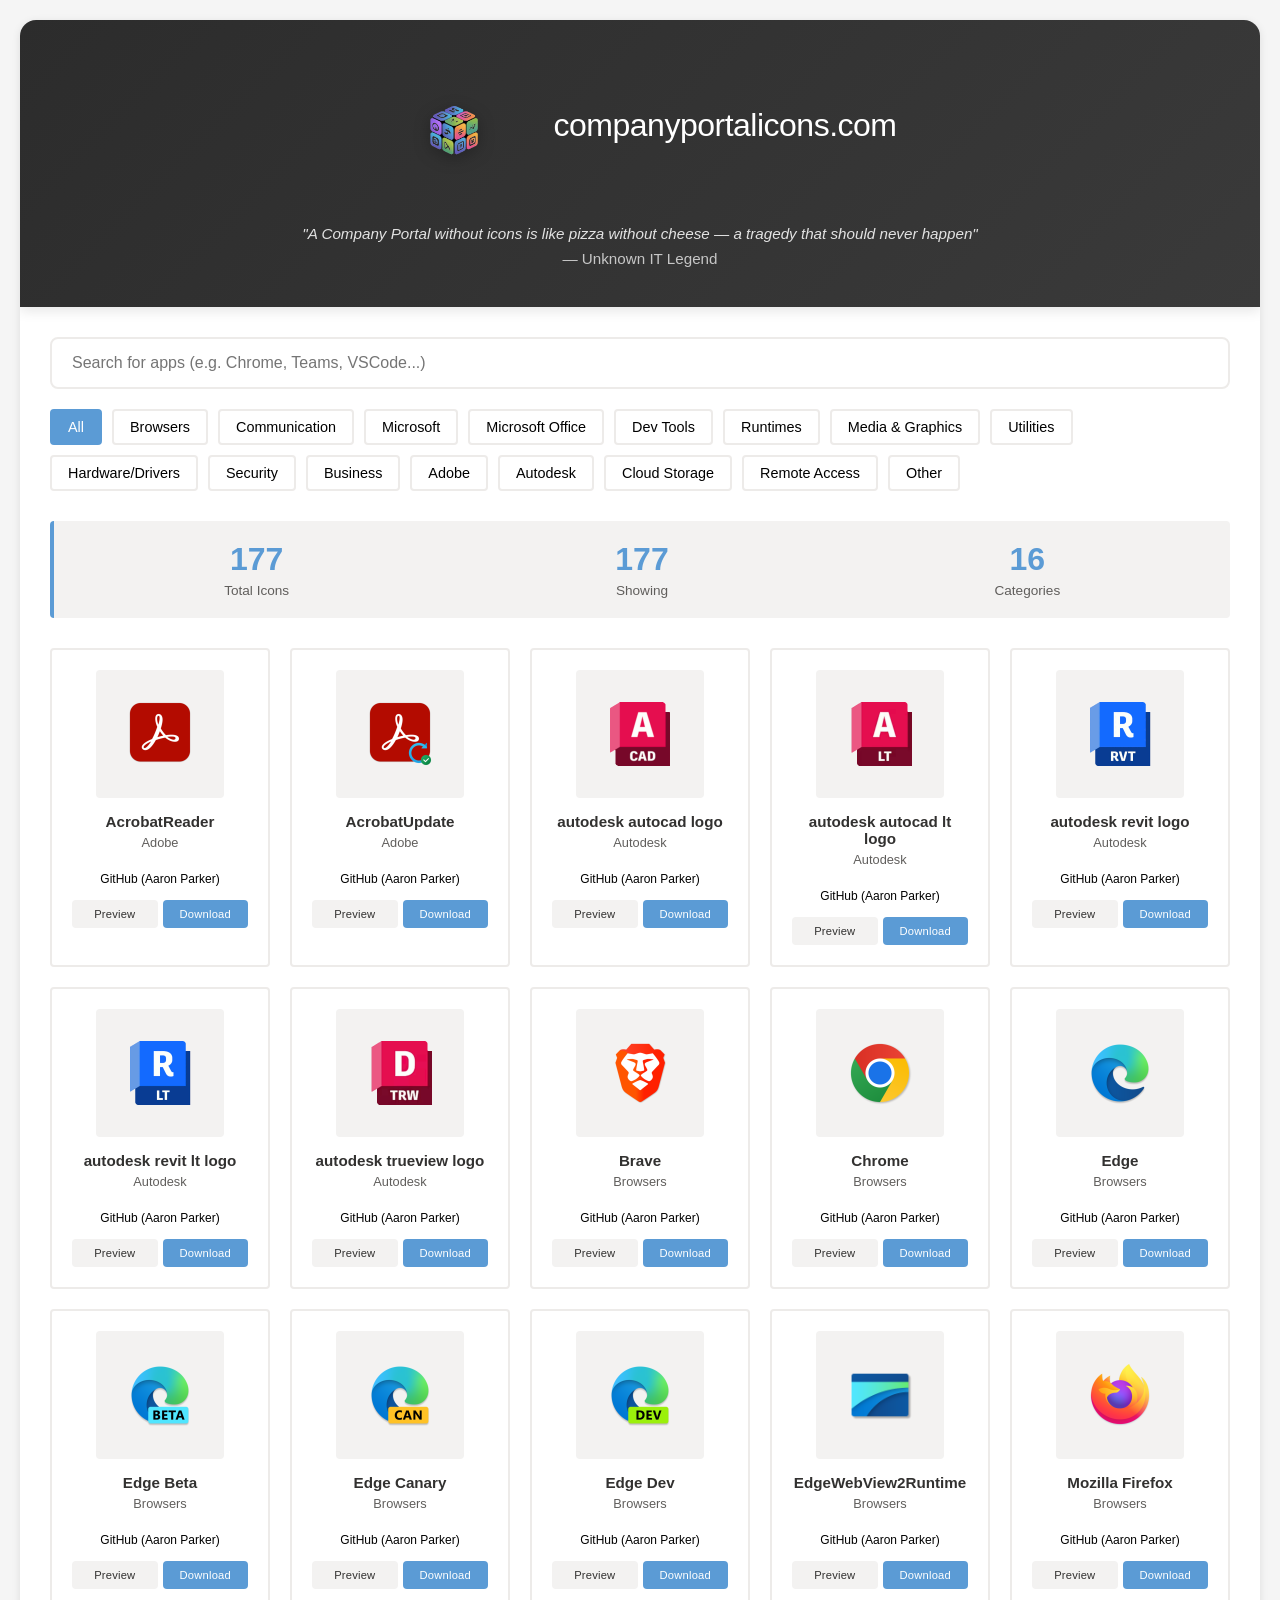
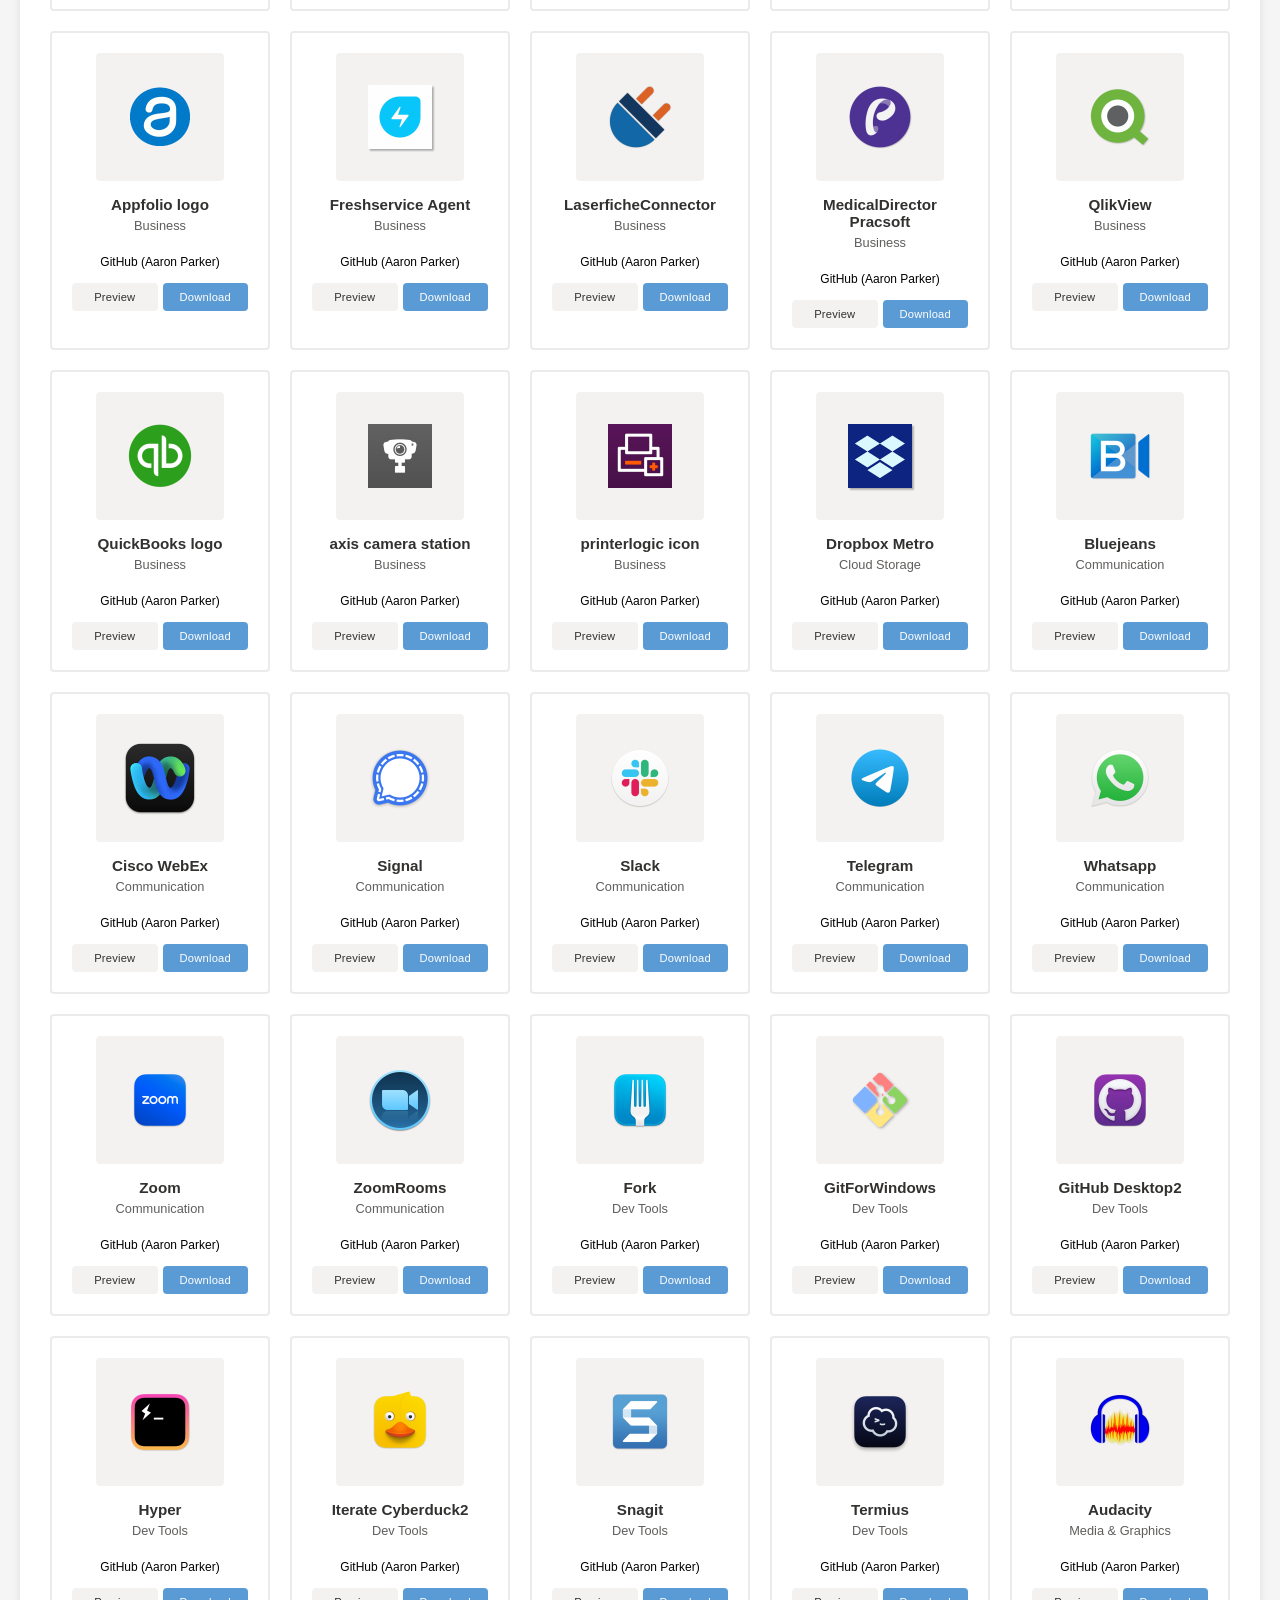
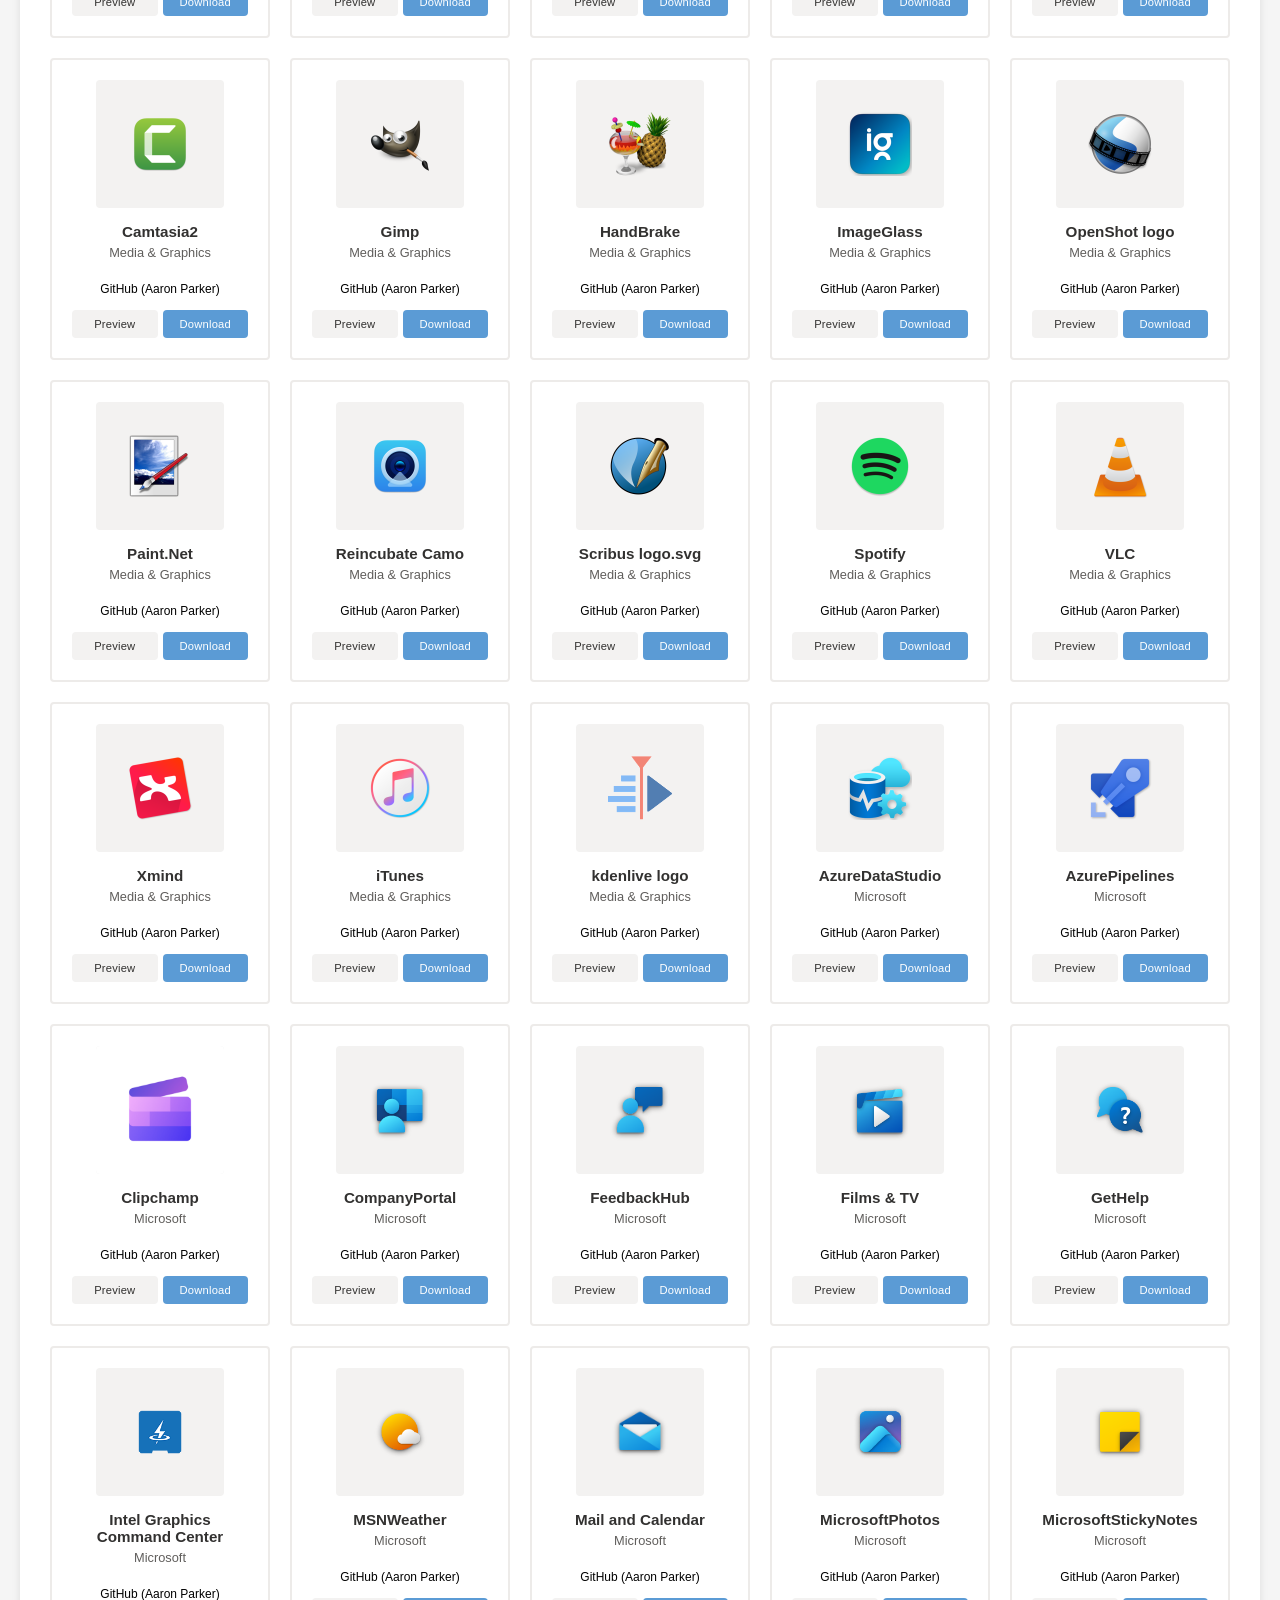
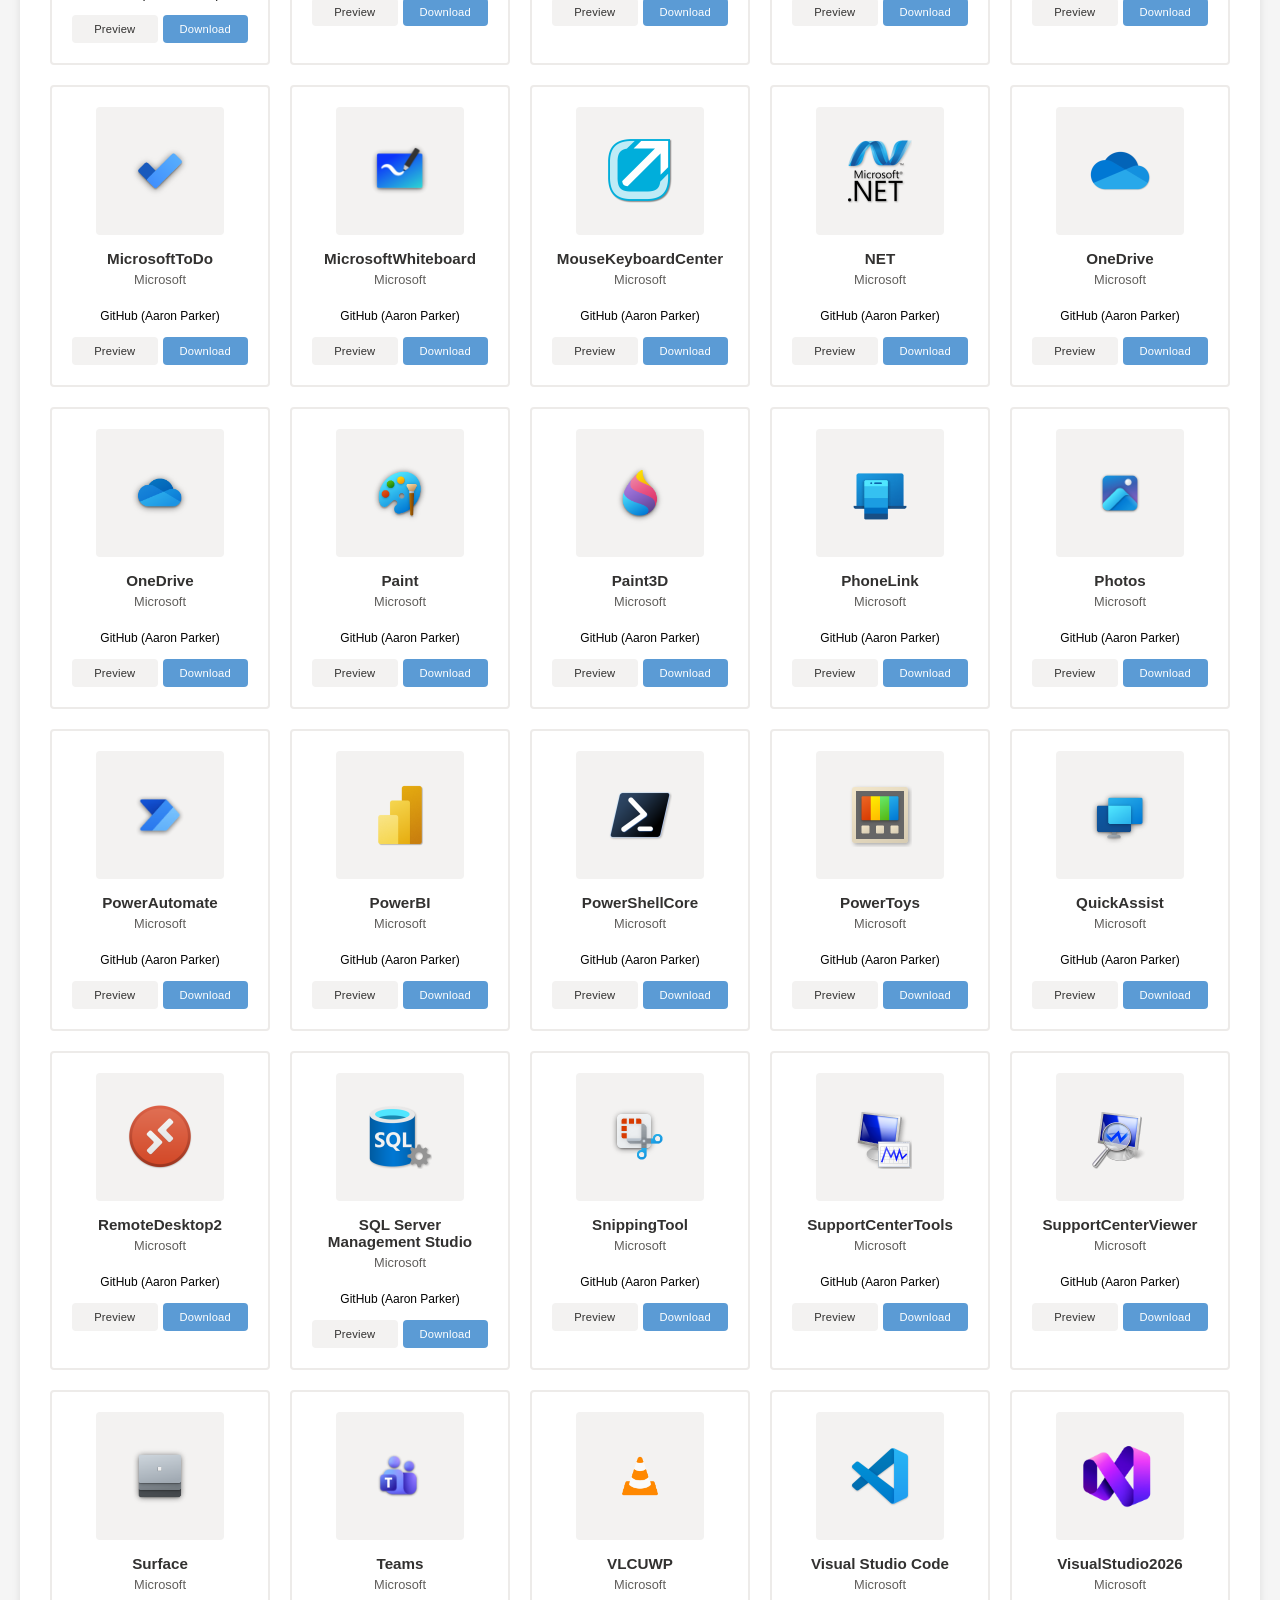
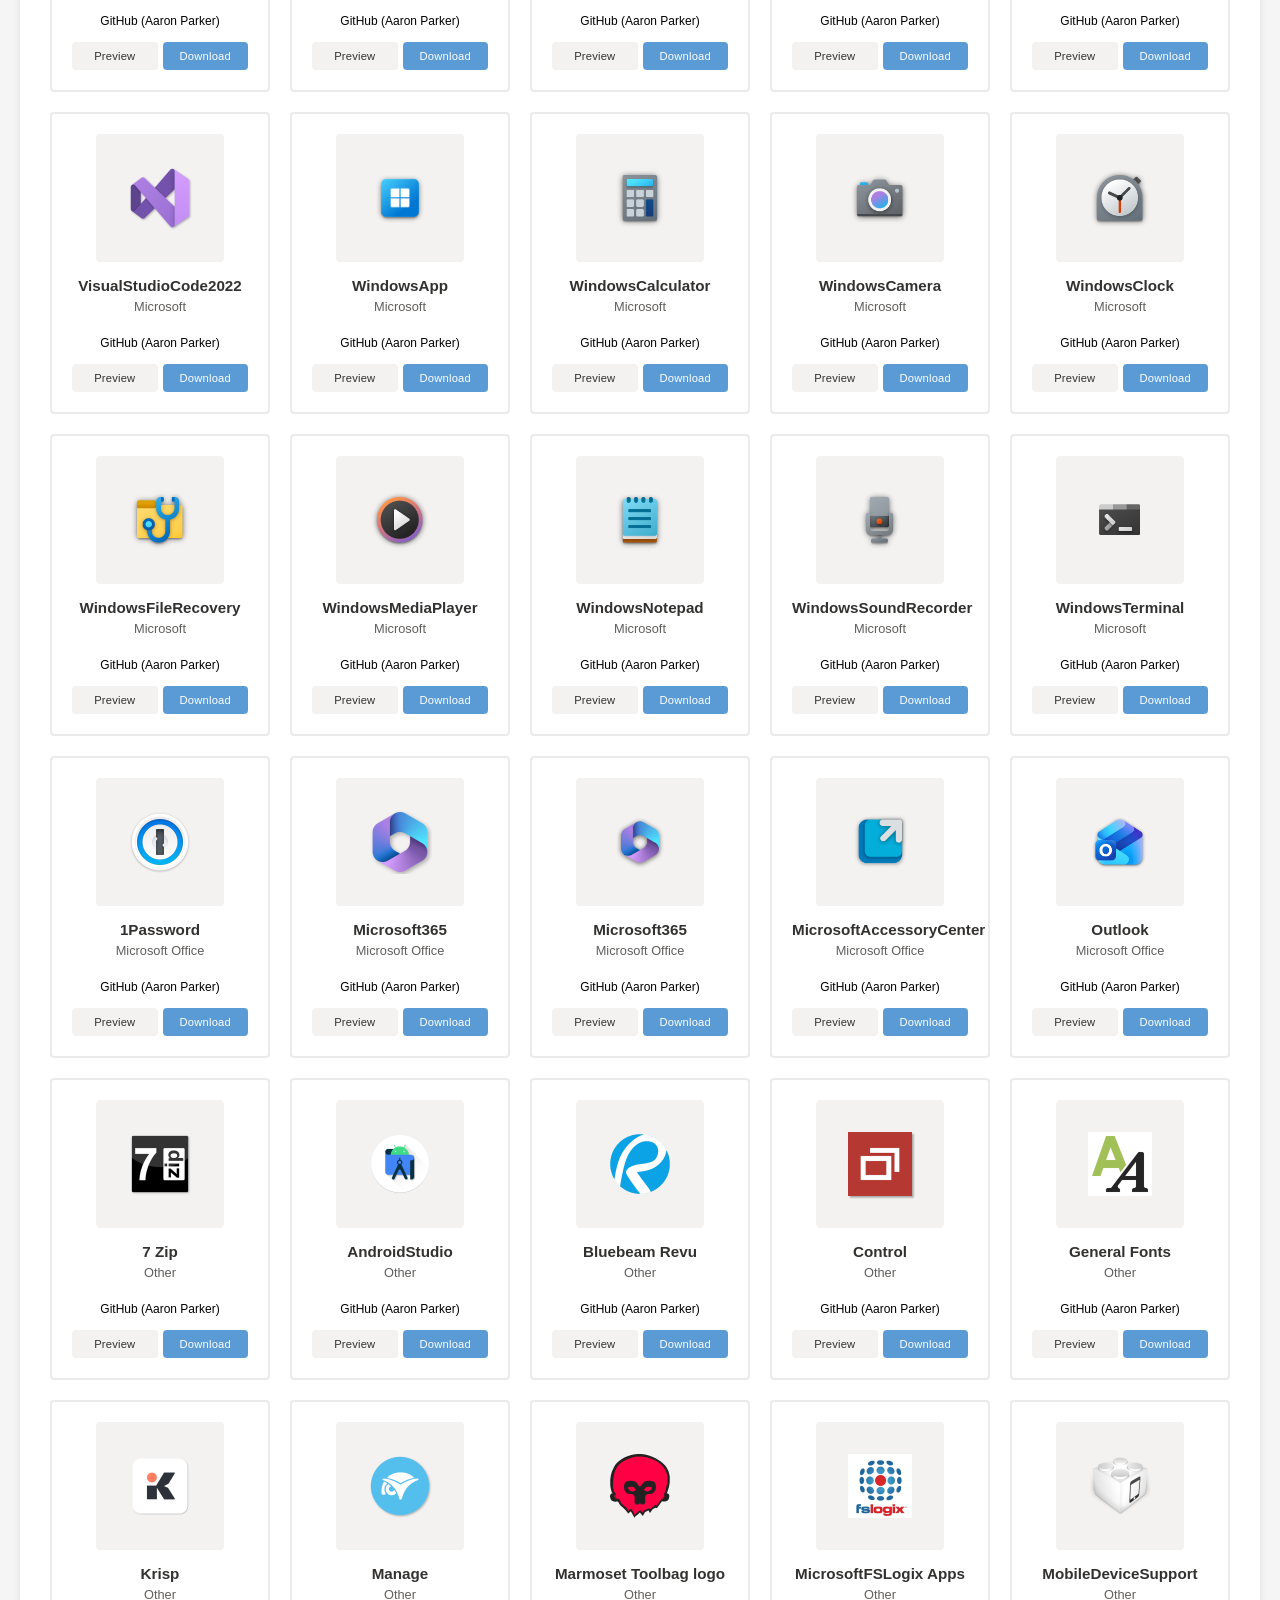
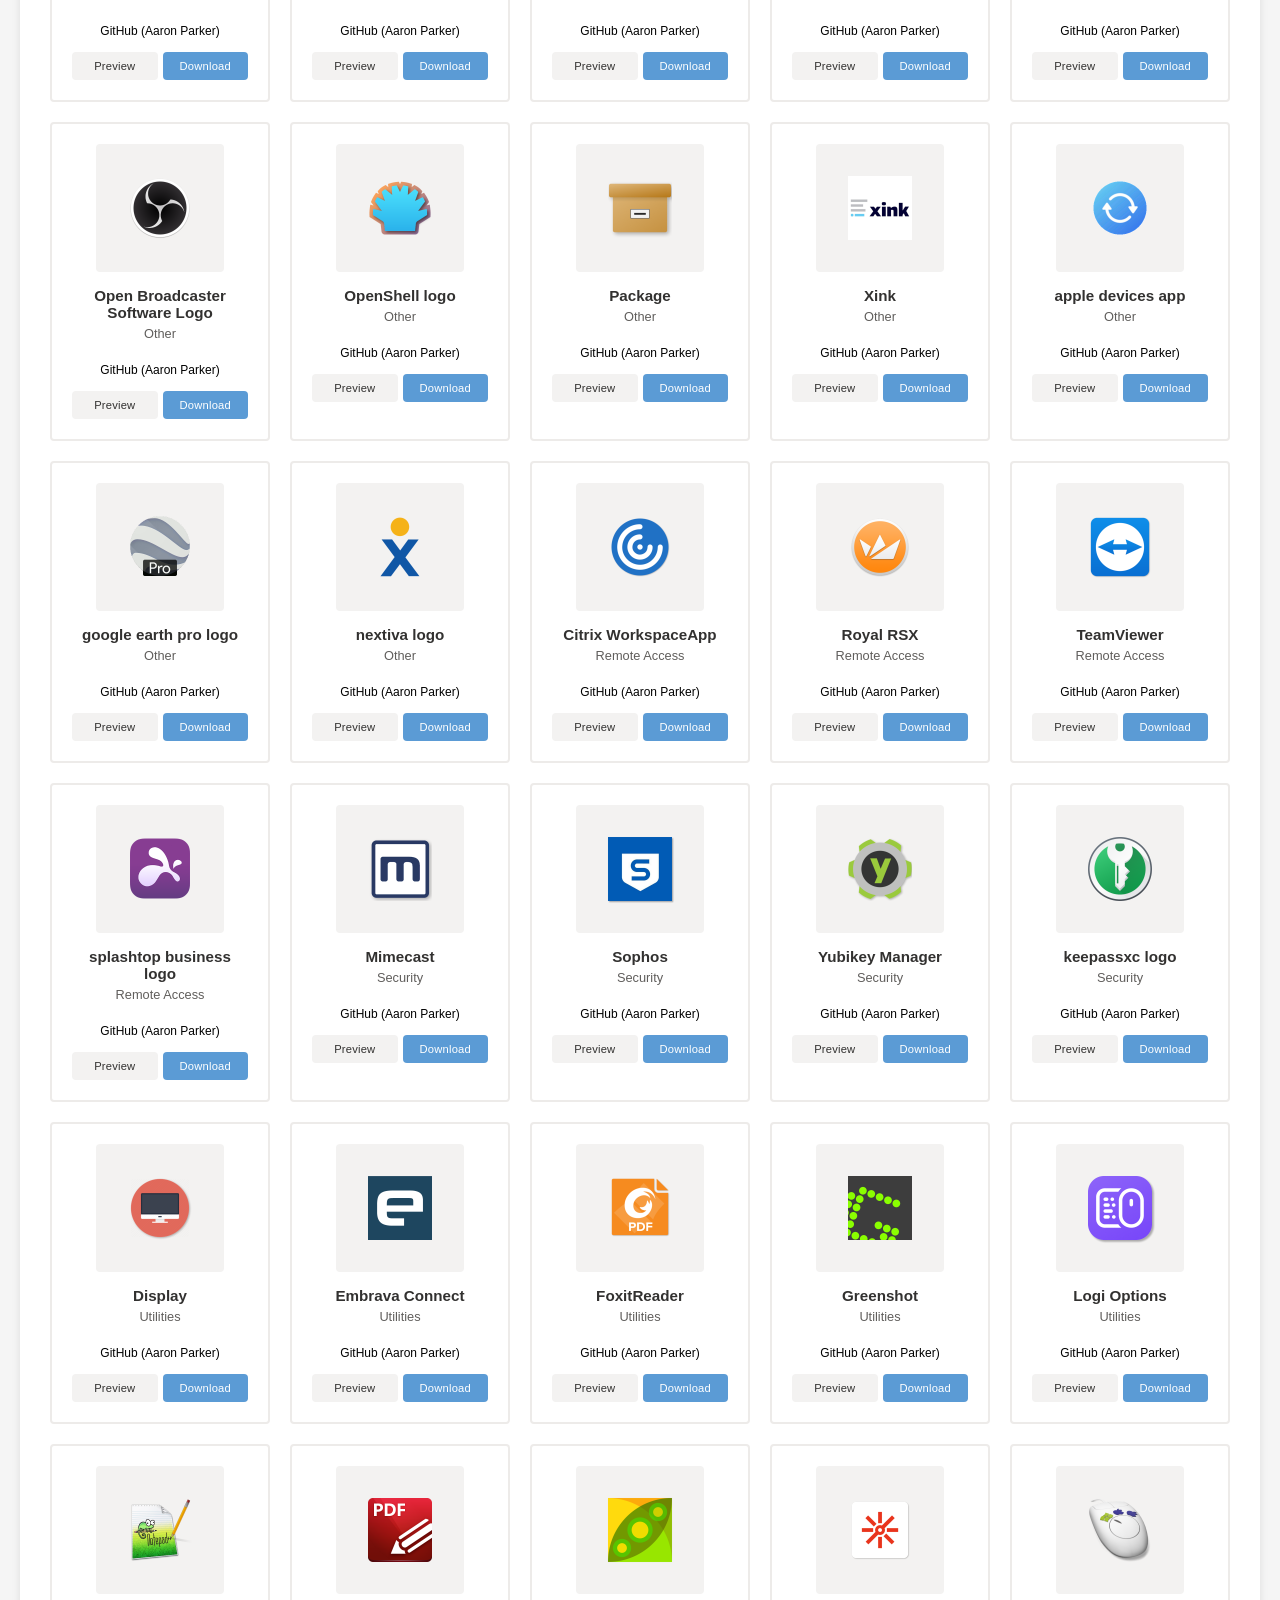
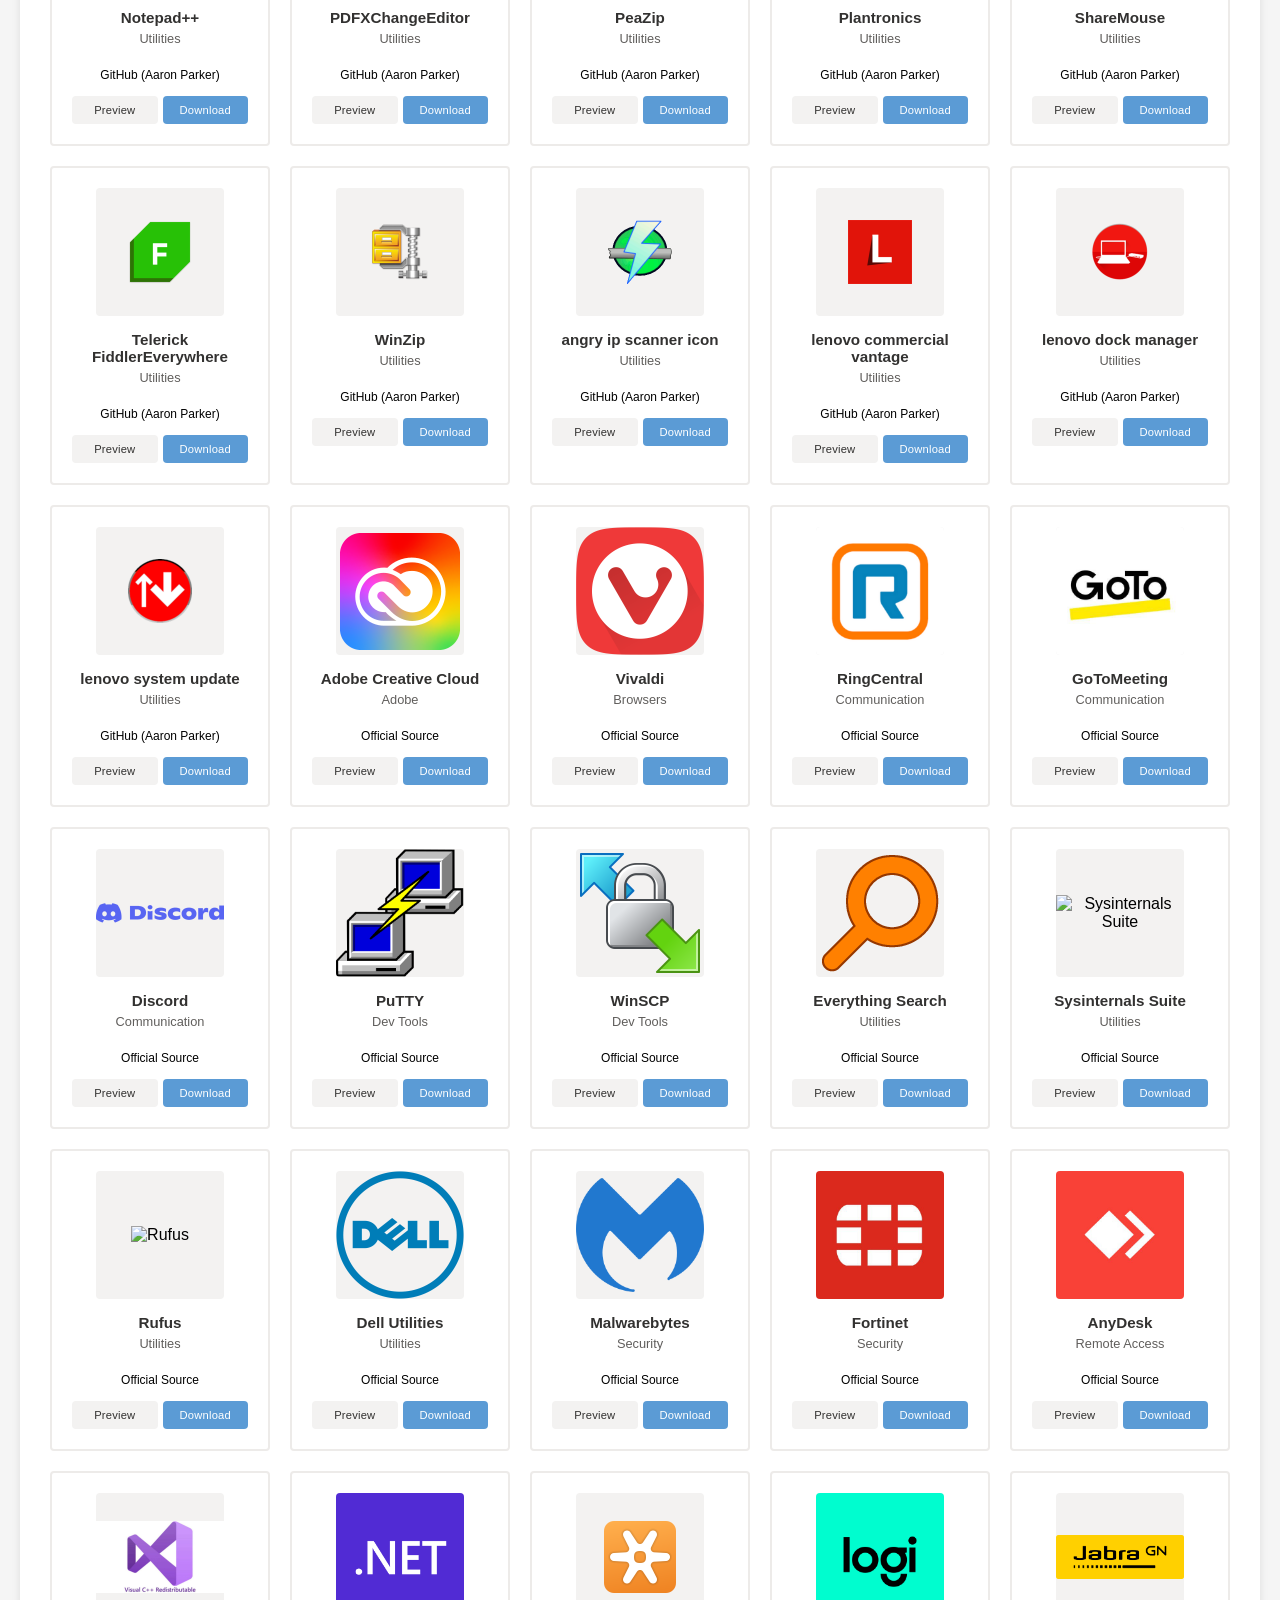
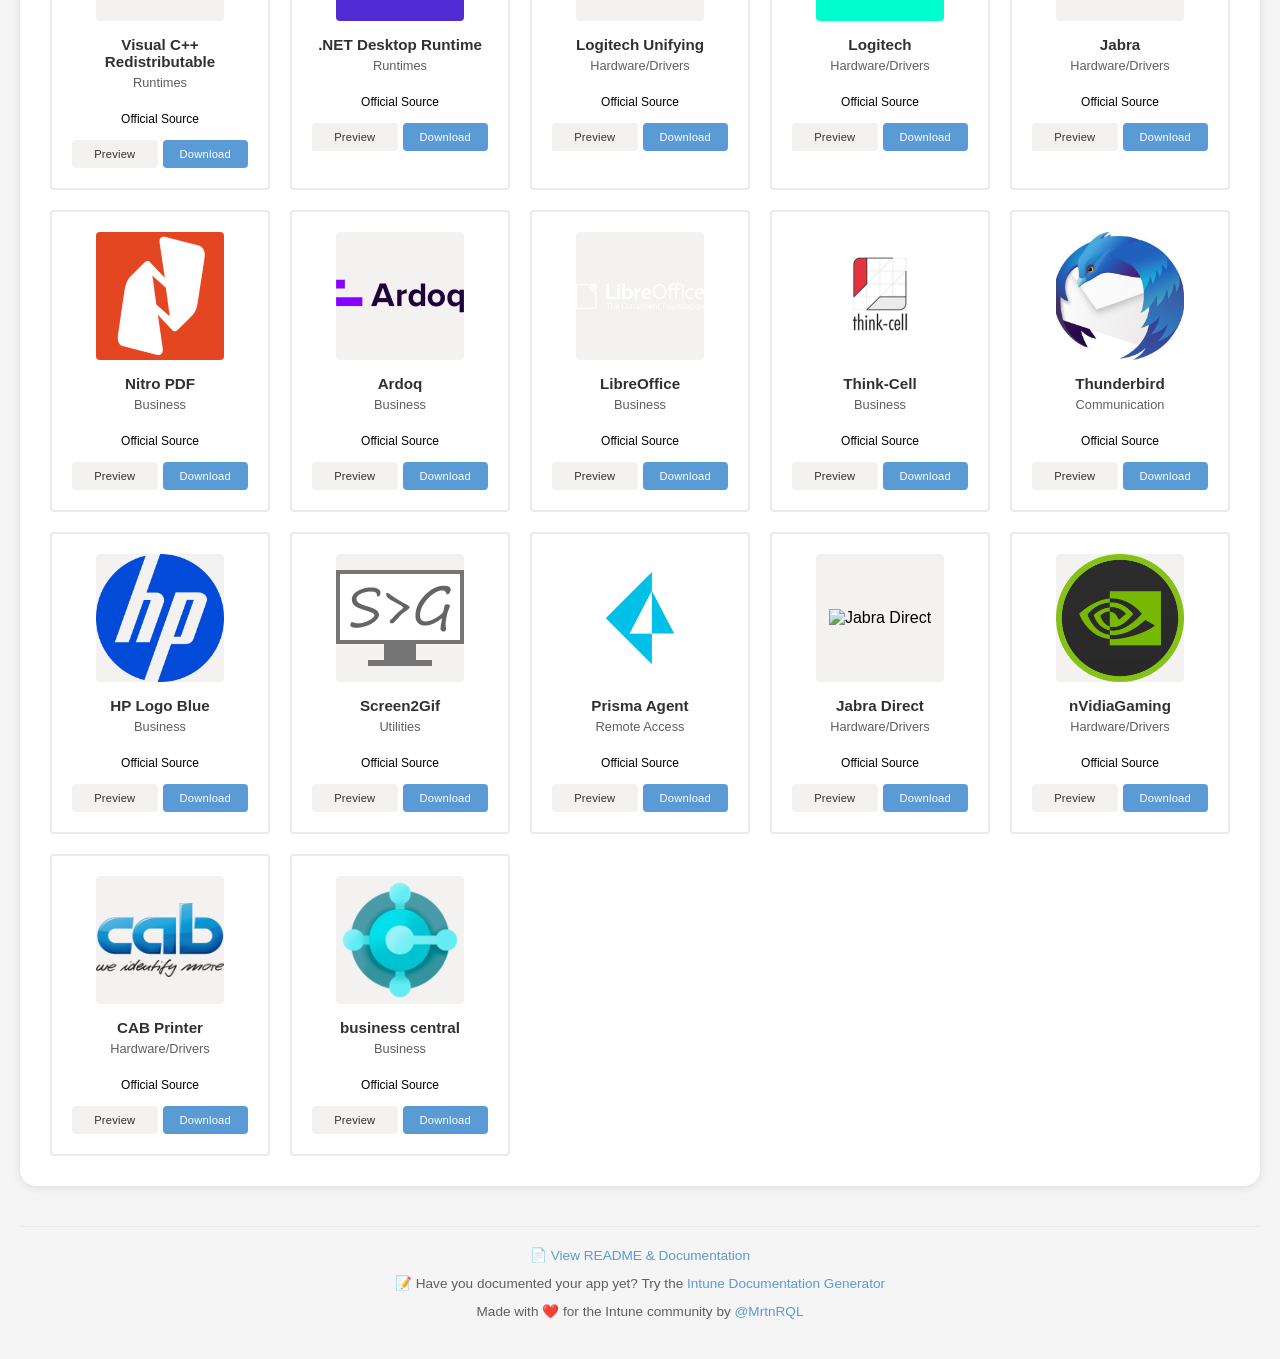
==== index.html @ 08a49298 "Update Everything Update everything" ====
<!DOCTYPE html>
<html lang="en">
<head>
    <meta charset="UTF-8">
    <meta name="viewport" content="width=device-width, initial-scale=1.0">
    
    <!-- Primary Meta Tags -->
    <title>Company Portal Icons - Free High-Quality Icons for Microsoft Intune</title>
    <meta name="title" content="Company Portal Icons - Free High-Quality Icons for Microsoft Intune">
    <meta name="description" content="Download 175+ free, high-quality PNG icons for your Microsoft Intune Company Portal apps. Professional icons from official sources and GitHub. Perfect for IT admins.">
    <meta name="keywords" content="company portal icons, intune icons, microsoft intune, company portal, app icons, png icons, free icons, IT icons, enterprise icons, 512x512 icons">
    <meta name="author" content="MrtnRQL">
    <meta name="robots" content="index, follow">
    
    <!-- Canonical URL -->
    <link rel="canonical" href="https://companyportalicons.com/">
    
    <!-- Favicons -->
    <link rel="icon" type="image/png" sizes="512x512" href="assets/favicons/favicon-512.png">
    <link rel="icon" type="image/png" sizes="192x192" href="assets/favicons/favicon-192.png">
    <link rel="icon" type="image/png" sizes="32x32" href="assets/favicons/favicon-32.png">
    <link rel="icon" type="image/png" sizes="16x16" href="assets/favicons/favicon-16.png">
    <link rel="apple-touch-icon" sizes="180x180" href="assets/favicons/apple-touch-icon.png">
    
    <!-- Open Graph / Facebook -->
    <meta property="og:type" content="website">
    <meta property="og:url" content="https://companyportalicons.com/">
    <meta property="og:title" content="Company Portal Icons - Free High-Quality Icons for Microsoft Intune">
    <meta property="og:description" content="Download 175+ free, high-quality PNG icons for your Microsoft Intune Company Portal apps. Professional icons for IT admins.">
    <meta property="og:image" content="https://companyportalicons.com/assets/og-image.png">
    <meta property="og:image:width" content="1200">
    <meta property="og:image:height" content="630">
    
    <!-- Twitter -->
    <meta property="twitter:card" content="summary_large_image">
    <meta property="twitter:url" content="https://companyportalicons.com/">
    <meta property="twitter:title" content="Company Portal Icons - Free High-Quality Icons for Microsoft Intune">
    <meta property="twitter:description" content="Download 175+ free, high-quality PNG icons for your Microsoft Intune Company Portal apps. Professional icons for IT admins.">
    <meta property="twitter:image" content="https://companyportalicons.com/assets/og-image.png">
    
    <!-- Theme Color -->
    <meta name="theme-color" content="#2c2c2c">
    
    <link rel="stylesheet" href="styles.css">
</head>
<body>
    <div class="container">
        <div class="header">
            <div class="header-content">
                <img src="assets/logo-3d-transparent.png" alt="Company Portal Icons Logo" class="header-logo-icon">
                <h1 class="header-title">companyportalicons.com</h1>
            </div>
            <p class="header-quote">
                "A Company Portal without icons is like pizza without cheese — a tragedy that should never happen"
            </p>
            <p class="header-author">
                — Unknown IT Legend
            </p>
        </div>

        <div class="content">
            <!-- Search Section -->
            <div class="search-section">
                <div class="search-box">
                    <input type="text" class="search-input" id="searchInput" placeholder="Search for apps (e.g. Chrome, Teams, VSCode...)" oninput="filterIcons()">
                </div>
                <div class="filters">
                    <button class="filter-btn active" onclick="filterCategory('all')">All</button>
                    <button class="filter-btn" onclick="filterCategory('Browsers')">Browsers</button>
                    <button class="filter-btn" onclick="filterCategory('Communication')">Communication</button>
                    <button class="filter-btn" onclick="filterCategory('Microsoft')">Microsoft</button>
                    <button class="filter-btn" onclick="filterCategory('Microsoft Office')">Microsoft Office</button>
                    <button class="filter-btn" onclick="filterCategory('Dev Tools')">Dev Tools</button>
                    <button class="filter-btn" onclick="filterCategory('Runtimes')">Runtimes</button>
                    <button class="filter-btn" onclick="filterCategory('Media & Graphics')">Media & Graphics</button>
                    <button class="filter-btn" onclick="filterCategory('Utilities')">Utilities</button>
                    <button class="filter-btn" onclick="filterCategory('Hardware/Drivers')">Hardware/Drivers</button>
                    <button class="filter-btn" onclick="filterCategory('Security')">Security</button>
                    <button class="filter-btn" onclick="filterCategory('Business')">Business</button>
                    <button class="filter-btn" onclick="filterCategory('Adobe')">Adobe</button>
                    <button class="filter-btn" onclick="filterCategory('Autodesk')">Autodesk</button>
                    <button class="filter-btn" onclick="filterCategory('Cloud Storage')">Cloud Storage</button>
                    <button class="filter-btn" onclick="filterCategory('Remote Access')">Remote Access</button>
                    <button class="filter-btn" onclick="filterCategory('Other')">Other</button>
                </div>
            </div>

            <!-- Stats -->
            <div class="stats">
                <div class="stat">
                    <div class="stat-value" id="totalIcons">7</div>
                    <div class="stat-label">Total Icons</div>
                </div>
                <div class="stat">
                    <div class="stat-value" id="filteredIcons">7</div>
                    <div class="stat-label">Showing</div>
                </div>
                <div class="stat">
                    <div class="stat-value" id="categoryCount">4</div>
                    <div class="stat-label">Categories</div>
                </div>
            </div>

            <!-- Icon Grid -->
            <div class="icon-grid" id="iconGrid">
                <!-- Icons will be dynamically loaded here -->
            </div>
        </div>
    </div>

    <!-- Footer -->
    <footer style="max-width: 1400px; margin: 40px auto 0; padding: 20px; text-align: center; color: #605e5c; font-size: 0.85rem; border-top: 1px solid #edebe9;">
        <p style="margin-bottom: 12px;">
            📄 <a href="https://github.com/MrtnRQL/Companyportaliconsdotcom/blob/main/README.md" target="_blank" rel="noopener noreferrer" style="color: #5b9bd5; text-decoration: none;">View README & Documentation</a>
        </p>
        <p style="margin-bottom: 12px;">
            📝 Have you documented your app yet? Try the <a href="https://mrtnrql.github.io/intune-doc-generator/intune-doc-generator.html" target="_blank" rel="noopener noreferrer" style="color: #5b9bd5; text-decoration: none;">Intune Documentation Generator</a>
        </p>
        <p>
            Made with ❤️ for the Intune community by <a href="https://github.com/MrtnRQL" target="_blank" rel="noopener noreferrer" style="color: #5b9bd5; text-decoration: none;">@MrtnRQL</a>
        </p>
    </footer>

    <!-- Preview Modal -->
    <div class="modal" id="previewModal">
        <div class="modal-content">
            <div class="modal-header">
                <div class="modal-title" id="modalTitle">Icon Preview</div>
                <button class="close-btn" onclick="closeModal()">×</button>
            </div>
            
            <!-- Company Portal Tile Preview -->
            <div style="margin-bottom: 20px;">
                <h3 style="font-size: 1rem; color: #323130; margin-bottom: 15px; font-weight: 600;">
                    Company Portal Preview (Tile View)
                </h3>
                <div style="background: #f3f2f1; padding: 30px; border-radius: 8px; display: flex; justify-content: center; align-items: center;">
                    <!-- Company Portal Tile -->
                    <div style="width: 150px; background: white; border-radius: 8px; padding: 20px; text-align: center; box-shadow: 0 2px 4px rgba(0,0,0,0.1); border: 1px solid #e0e0e0;">
                        <div style="width: 64px; height: 64px; margin: 0 auto 12px; display: flex; align-items: center; justify-content: center;">
                            <img id="previewTileImg" src="" alt="Icon" style="width: 64px; height: 64px; object-fit: contain;">
                        </div>
                        <div id="previewTileName" style="font-size: 0.75rem; color: #323130; font-weight: 500; line-height: 1.2; overflow: hidden; text-overflow: ellipsis; display: -webkit-box; -webkit-line-clamp: 2; -webkit-box-orient: vertical;">
                        </div>
                        <button style="margin-top: 10px; padding: 6px 12px; background: #5b9bd5; color: white; border: none; border-radius: 4px; font-size: 0.7rem; cursor: pointer; width: 100%;">
                            Install
                        </button>
                    </div>
                </div>
            </div>

            <!-- Original Icon -->
            <div style="margin-bottom: 20px;">
                <h3 style="font-size: 1rem; color: #323130; margin-bottom: 15px; font-weight: 600;">
                    Original Icon
                </h3>
                <div class="preview-image">
                    <img id="previewImg" src="" alt="Icon preview">
                </div>
            </div>
            
            <div class="preview-info">
                <div class="preview-info-item">
                    <span class="preview-info-label">Name:</span>
                    <span class="preview-info-value" id="previewName"></span>
                </div>
                <div class="preview-info-item">
                    <span class="preview-info-label">Dimensions:</span>
                    <span class="preview-info-value" id="previewDimensions">Loading...</span>
                </div>
                <div class="preview-info-item">
                    <span class="preview-info-label">Format:</span>
                    <span class="preview-info-value">PNG (transparent)</span>
                </div>
            </div>
            <button class="search-btn" style="width: 100%;" onclick="downloadFromModal()">📥 Download</button>
        </div>
    </div>

    <script src="script.js"></script>
    
    <!-- GoatCounter Analytics -->
    <script data-goatcounter="https://companyportalicons.goatcounter.com/count"
            async src="//gc.zgo.at/count.js"></script>
</body>
</html>
---- styles.css ----
* {
    margin: 0;
    padding: 0;
    box-sizing: border-box;
}

body {
    font-family: 'Segoe UI', Tahoma, Geneva, Verdana, sans-serif;
    background: #f5f5f5;
    min-height: 100vh;
    padding: 20px;
}

.container {
    max-width: 1400px;
    margin: 0 auto;
    background: white;
    border-radius: 16px;
    box-shadow: 0 2px 8px rgba(0, 0, 0, 0.1);
    overflow: hidden;
}

.header {
    background: linear-gradient(135deg, #2c2c2c 0%, #3a3a3a 100%);
    color: white;
    padding: 40px 30px;
    text-align: center;
    box-shadow: 0 4px 12px rgba(0, 0, 0, 0.1);
}

.header-content {
    display: flex;
    align-items: center;
    justify-content: center;
    gap: 30px;
    margin-bottom: 25px;
    flex-wrap: wrap;
}

.header-logo-icon {
    width: 140px;
    height: 140px;
    object-fit: contain;
    filter: drop-shadow(0 4px 8px rgba(0, 0, 0, 0.3));
}

.header-title {
    font-size: 2.8rem;
    font-weight: 300;
    color: white;
    margin: 0;
    letter-spacing: -0.5px;
}

.header-quote {
    font-style: italic;
    opacity: 0.9;
    font-size: 1rem;
    margin: 0;
    color: rgba(255, 255, 255, 0.95);
}

.header-author {
    margin-top: 8px;
    font-size: 0.85rem;
    opacity: 0.7;
    color: rgba(255, 255, 255, 0.8);
}

@media (max-width: 768px) {
    .header-title {
        font-size: 1.8rem;
    }
    
    .header-logo-icon {
        width: 100px;
        height: 100px;
    }
    
    .header-content {
        gap: 20px;
    }
}

.header h1 {
    font-size: 2rem;
    margin-bottom: 10px;
}

.header p {
    opacity: 0.9;
    font-size: 0.95rem;
}

.content {
    padding: 30px;
}

.search-section {
    margin-bottom: 30px;
}

.search-box {
    margin-bottom: 20px;
}

.search-input {
    width: 100%;
    padding: 15px 20px;
    border: 2px solid #edebe9;
    border-radius: 8px;
    font-size: 1rem;
    transition: border-color 0.3s;
}

.search-input:focus {
    outline: none;
    border-color: #5b9bd5;
}

.search-btn {
    display: none; /* Hidden - auto-search is enabled */
}

.filters {
    display: flex;
    gap: 10px;
    flex-wrap: wrap;
}

.filter-btn {
    padding: 8px 16px;
    background: white;
    border: 2px solid #edebe9;
    border-radius: 4px;
    cursor: pointer;
    font-size: 0.9rem;
    transition: all 0.3s;
}

.filter-btn:hover {
    border-color: #5b9bd5;
    background: #f3f2f1;
}

.filter-btn.active {
    background: #5b9bd5;
    color: white;
    border-color: #5b9bd5;
}

.stats {
    display: flex;
    gap: 20px;
    margin-bottom: 30px;
    padding: 20px;
    background: #f3f2f1;
    border-radius: 4px;
    border-left: 4px solid #5b9bd5;
}

.stat {
    flex: 1;
    text-align: center;
}

.stat-value {
    font-size: 2rem;
    font-weight: 700;
    color: #5b9bd5;
}

.stat-label {
    font-size: 0.85rem;
    color: #605e5c;
    margin-top: 5px;
}

.icon-grid {
    display: grid;
    grid-template-columns: repeat(auto-fill, minmax(200px, 1fr));
    gap: 20px;
    margin-top: 20px;
}

.icon-card {
    background: white;
    border: 2px solid #edebe9;
    border-radius: 4px;
    padding: 20px;
    text-align: center;
    transition: all 0.3s;
    cursor: pointer;
}

.icon-card:hover {
    transform: translateY(-2px);
    box-shadow: 0 4px 16px rgba(0, 0, 0, 0.15);
    border-color: #5b9bd5;
}

.icon-image {
    width: 128px;
    height: 128px;
    margin: 0 auto 15px;
    background: #f3f2f1;
    border-radius: 4px;
    display: flex;
    align-items: center;
    justify-content: center;
    overflow: hidden;
}

.icon-image img {
    max-width: 100%;
    max-height: 100%;
    object-fit: contain;
}

.icon-name {
    font-weight: 600;
    color: #323130;
    margin-bottom: 5px;
    font-size: 0.95rem;
}

.icon-category {
    font-size: 0.8rem;
    color: #605e5c;
    margin-bottom: 10px;
}

.icon-source {
    display: inline-block;
    padding: 4px 12px;
    border-radius: 12px;
    font-size: 0.75rem;
    font-weight: 500;
    margin-top: 8px;
}

.source-github {
    background-color: #e8f3fb;
    color: #5b9bd5;
}

.source-chocolatey {
    background-color: #fff4e5;
    color: #d97706;
}

.icon-actions {
    display: flex;
    gap: 5px;
    margin-top: 10px;
}

.icon-btn {
    flex: 1;
    padding: 8px 10px;
    border: none;
    border-radius: 4px;
    cursor: pointer;
    font-size: 0.7rem;
    font-weight: 500;
    transition: all 0.2s;
    text-transform: capitalize;
    letter-spacing: 0.2px;
}

.download-btn {
    background: #5b9bd5;
    color: white;
}

.download-btn:hover {
    background: #4a8bc2;
}

.preview-btn {
    background: #f3f2f1;
    color: #323130;
}

.preview-btn:hover {
    background: #edebe9;
}

.modal {
    display: none;
    position: fixed;
    top: 0;
    left: 0;
    right: 0;
    bottom: 0;
    background: rgba(0,0,0,0.5);
    z-index: 1000;
    align-items: center;
    justify-content: center;
}

.modal.active {
    display: flex;
}

.modal-content {
    background: white;
    border-radius: 4px;
    padding: 30px;
    max-width: 600px;
    width: 90%;
    max-height: 90vh;
    overflow-y: auto;
    box-shadow: 0 8px 24px rgba(0, 0, 0, 0.2);
}

.modal-header {
    display: flex;
    justify-content: space-between;
    align-items: center;
    margin-bottom: 20px;
}

.modal-title {
    font-size: 1.5rem;
    font-weight: 700;
    color: #323130;
}

.close-btn {
    background: none;
    border: none;
    font-size: 1.5rem;
    cursor: pointer;
    color: #605e5c;
    padding: 0;
    width: 32px;
    height: 32px;
    display: flex;
    align-items: center;
    justify-content: center;
}

.close-btn:hover {
    color: #323130;
    background: #f3f2f1;
    border-radius: 4px;
}

.preview-image {
    width: 256px;
    height: 256px;
    margin: 20px auto;
    background: #f3f2f1;
    border-radius: 4px;
    display: flex;
    align-items: center;
    justify-content: center;
    overflow: hidden;
}

.preview-image img {
    max-width: 100%;
    max-height: 100%;
    object-fit: contain;
}

.preview-info {
    background: #f3f2f1;
    padding: 15px;
    border-radius: 4px;
    margin-bottom: 20px;
    border-left: 4px solid #5b9bd5;
}

.preview-info-item {
    display: flex;
    justify-content: space-between;
    margin-bottom: 8px;
    font-size: 0.9rem;
}

.preview-info-item:last-child {
    margin-bottom: 0;
}

.preview-info-label {
    color: #605e5c;
}

.preview-info-value {
    font-weight: 600;
    color: #323130;
}

.empty-state {
    text-align: center;
    padding: 60px 20px;
    color: #605e5c;
    grid-column: 1/-1;
}

.empty-state svg {
    width: 80px;
    height: 80px;
    margin-bottom: 20px;
    opacity: 0.3;
}

@media (max-width: 768px) {
    .header h1 {
        font-size: 1.5rem;
    }
    
    .icon-grid {
        grid-template-columns: repeat(auto-fill, minmax(150px, 1fr));
    }
    
    .stats {
        flex-direction: column;
        gap: 10px;
    }
}
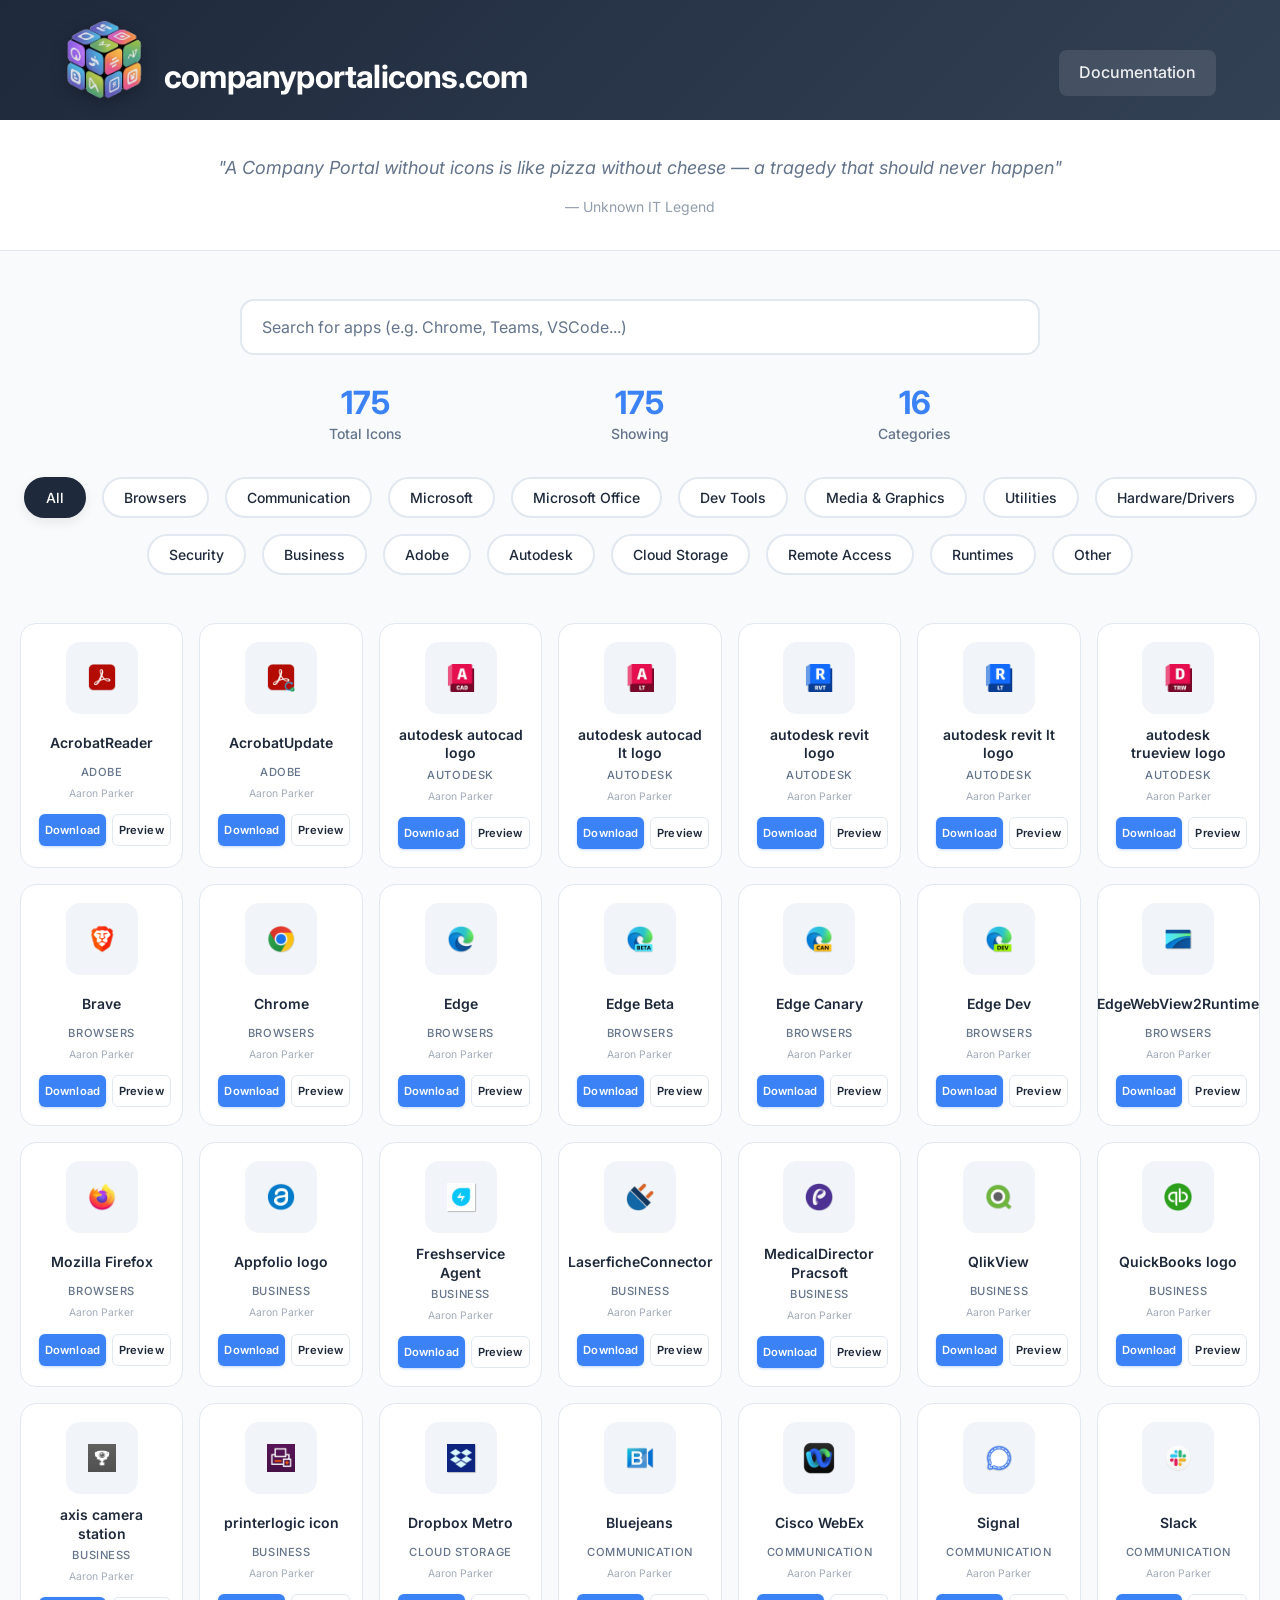
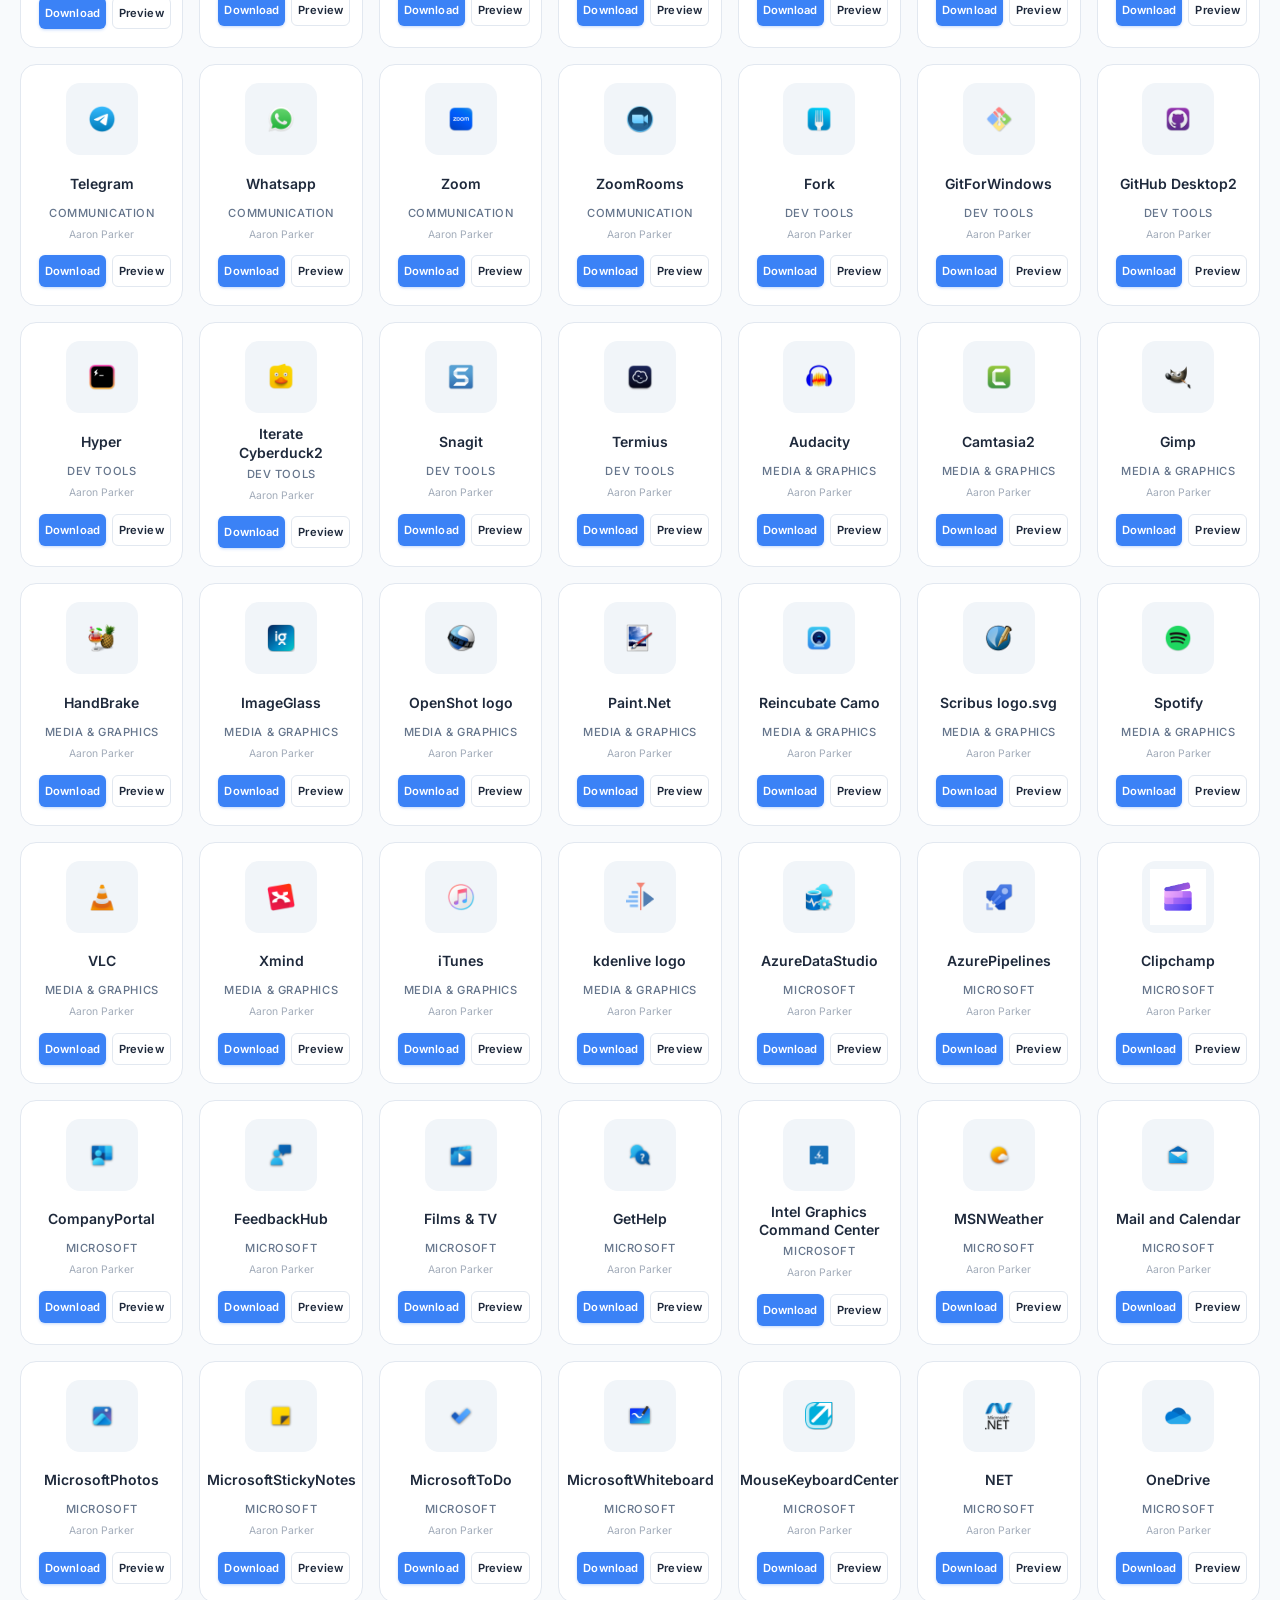
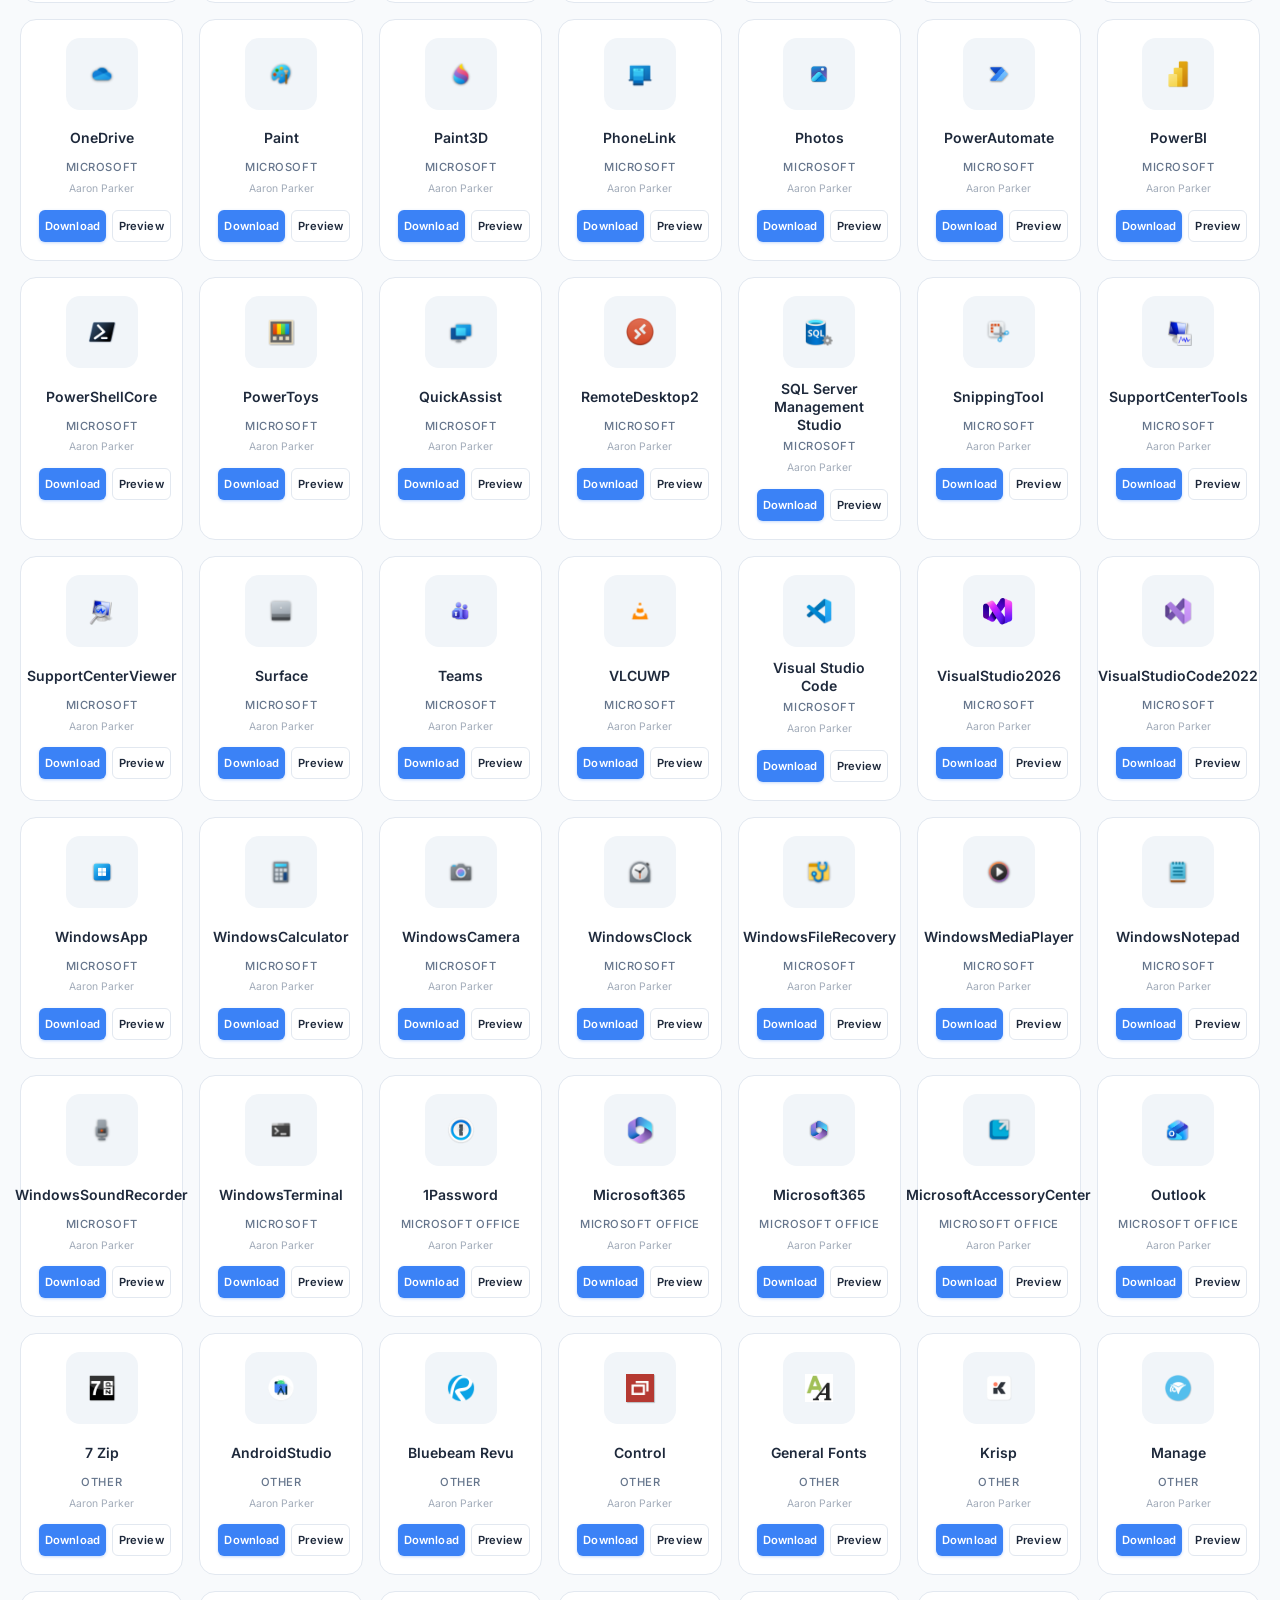
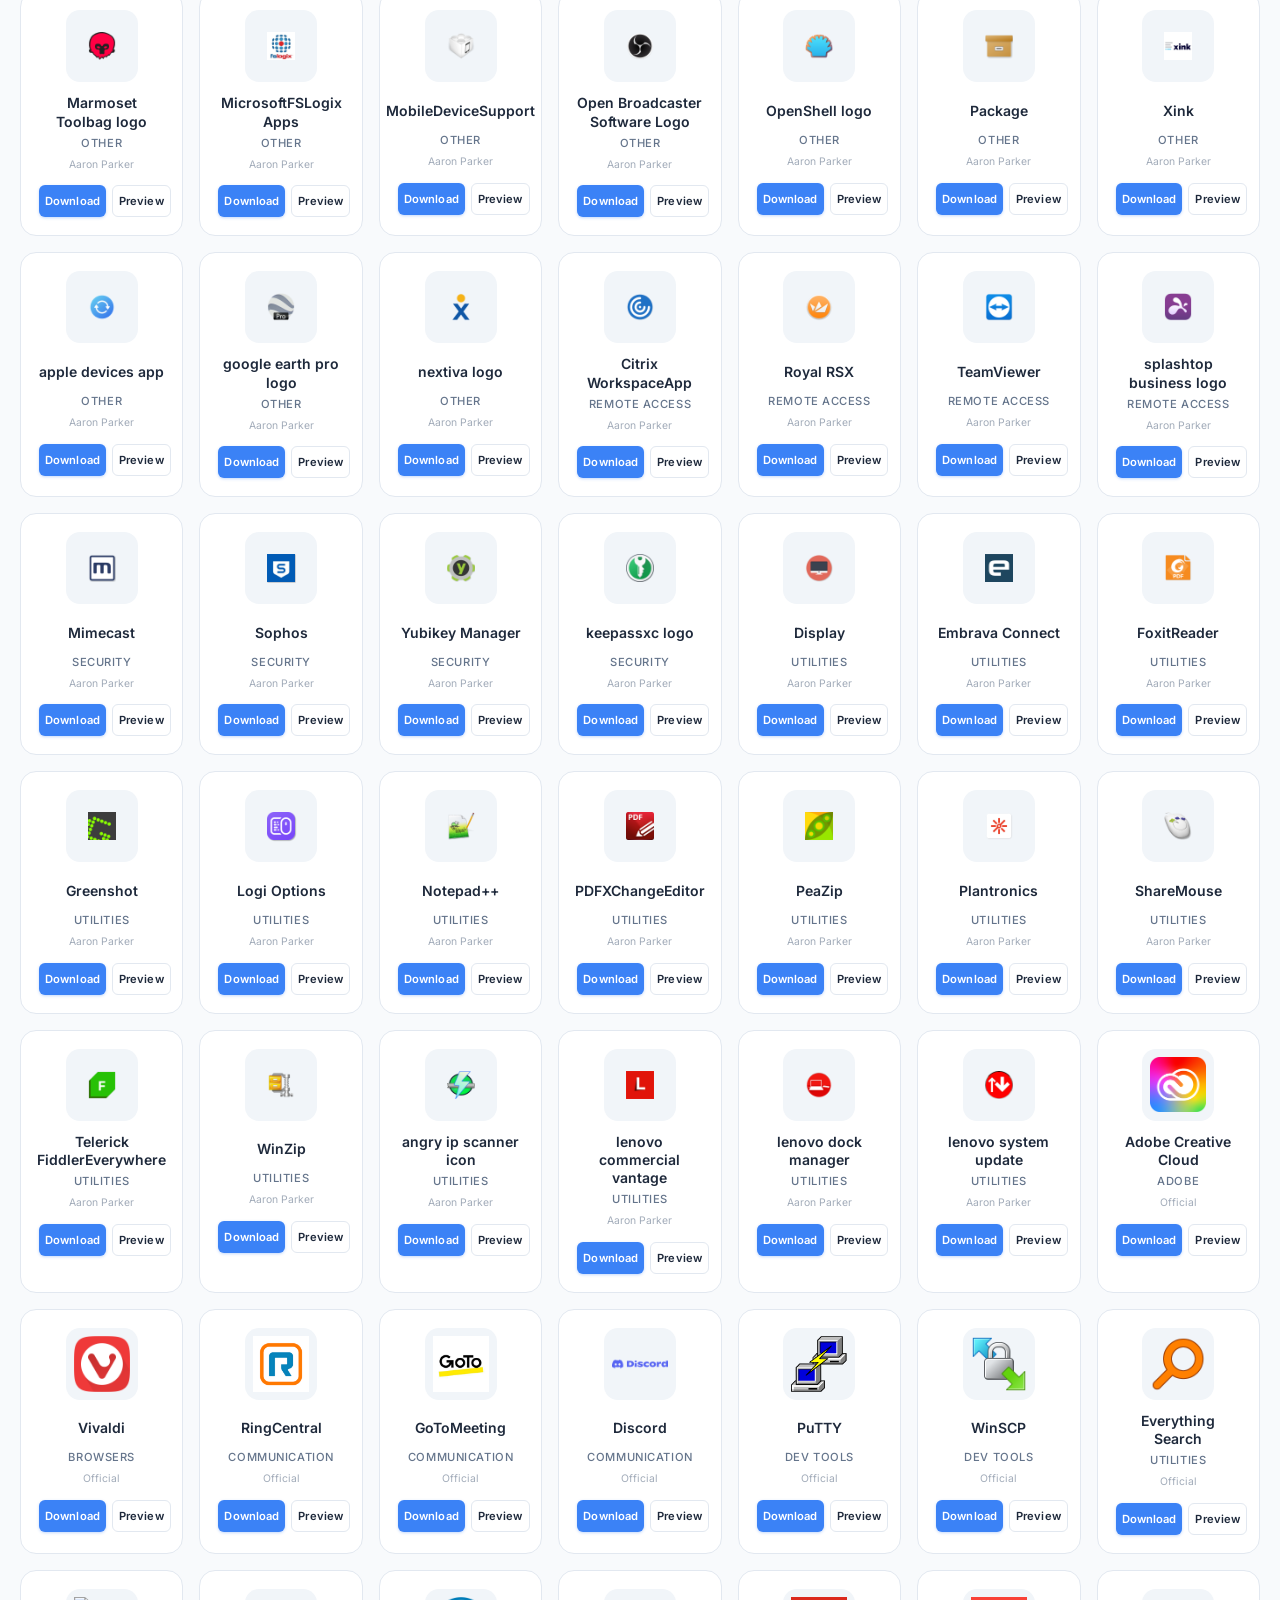
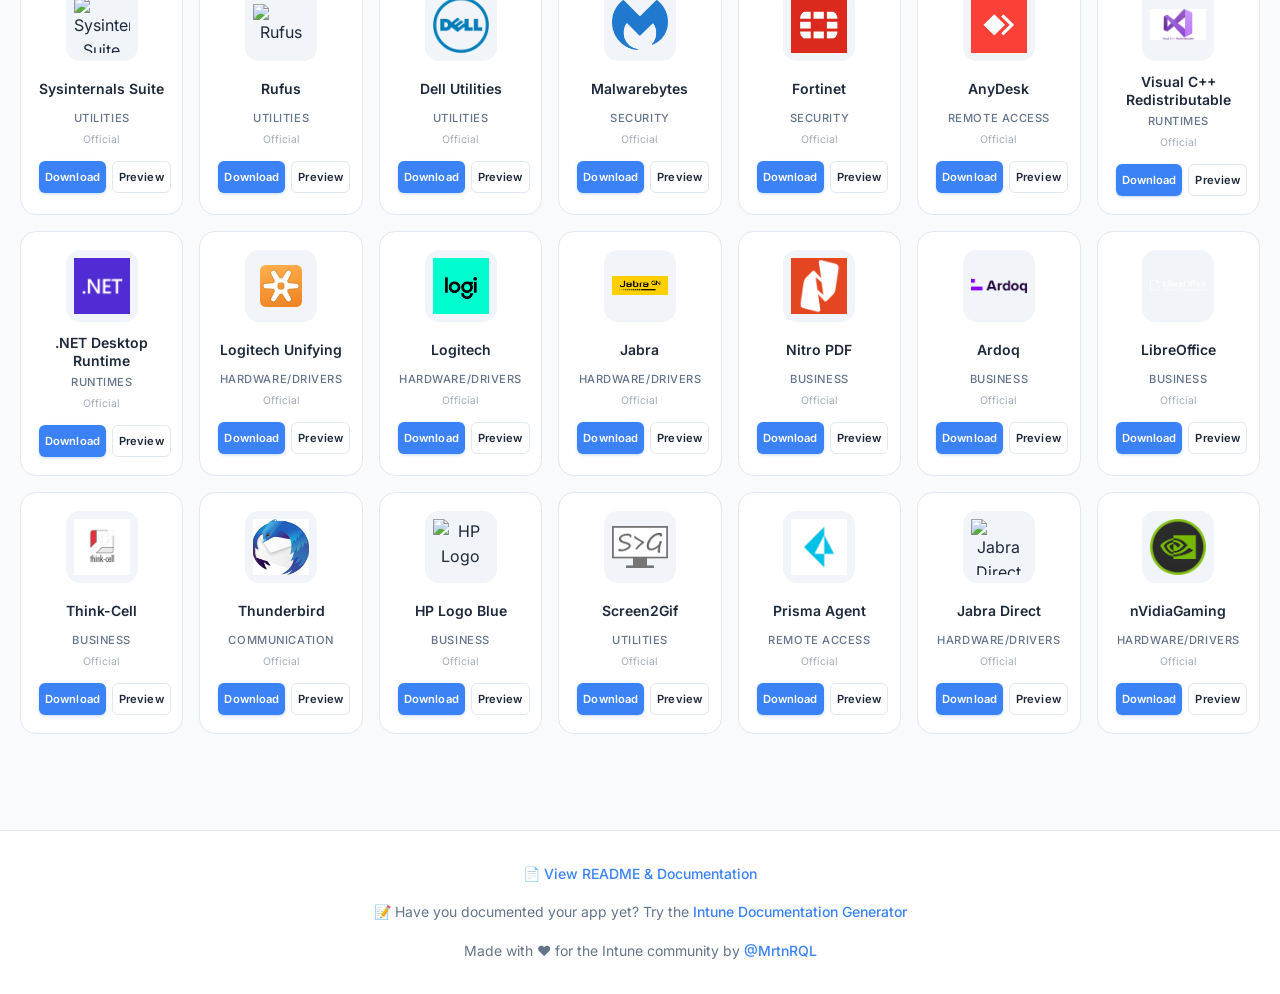
==== commit 78b84f7d: "Update#3 Update#3" ====
--- a/index.html
+++ b/index.html
@@ -39,141 +39,154 @@
     <meta property="twitter:image" content="https://companyportalicons.com/assets/og-image.png">
     
     <!-- Theme Color -->
-    <meta name="theme-color" content="#2c2c2c">
-    
+    <meta name="theme-color" content="#1e293b">
+    
+    <link href="https://fonts.googleapis.com/css2?family=Inter:wght@400;500;600;700&display=swap" rel="stylesheet">
     <link rel="stylesheet" href="styles.css">
 </head>
 <body>
-    <div class="container">
-        <div class="header">
-            <div class="header-content">
-                <img src="assets/logo-3d-transparent.png" alt="Company Portal Icons Logo" class="header-logo-icon">
-                <h1 class="header-title">companyportalicons.com</h1>
-            </div>
-            <p class="header-quote">
-                "A Company Portal without icons is like pizza without cheese — a tragedy that should never happen"
+    
+    <!-- Header -->
+    <header class="header">
+        <div class="header-content">
+            <div class="logo-section">
+                <img src="assets/logo-3d-mini-clean.png" alt="Company Portal Icons Logo">
+                <h1>companyportalicons.com</h1>
+            </div>
+            <nav class="nav-links">
+                <a href="https://github.com/MrtnRQL/Companyportaliconsdotcom/blob/main/README.md" target="_blank" rel="noopener noreferrer">Documentation</a>
+            </nav>
+        </div>
+    </header>
+
+    <!-- Hero Quote -->
+    <section class="hero-quote">
+        <p class="quote-text">
+            "A Company Portal without icons is like pizza without cheese — a tragedy that should never happen"
+        </p>
+        <p class="quote-author">— Unknown IT Legend</p>
+    </section>
+
+    <!-- Main Content -->
+    <main class="main-content">
+        <!-- Search -->
+        <div class="search-container">
+            <input 
+                type="text" 
+                id="searchInput" 
+                class="search-input"
+                placeholder="Search for apps (e.g. Chrome, Teams, VSCode...)"
+                aria-label="Search icons"
+            >
+        </div>
+
+        <!-- Stats -->
+        <div class="stats">
+            <div class="stat-item">
+                <div class="stat-number" id="totalIcons">175</div>
+                <div class="stat-label">Total Icons</div>
+            </div>
+            <div class="stat-item">
+                <div class="stat-number" id="filteredIcons">175</div>
+                <div class="stat-label">Showing</div>
+            </div>
+            <div class="stat-item">
+                <div class="stat-number" id="categoryCount">16</div>
+                <div class="stat-label">Categories</div>
+            </div>
+        </div>
+
+        <!-- Filters -->
+        <div class="filters">
+            <button class="filter-btn active" onclick="filterCategory('all')">All</button>
+            <button class="filter-btn" onclick="filterCategory('Browsers')">Browsers</button>
+            <button class="filter-btn" onclick="filterCategory('Communication')">Communication</button>
+            <button class="filter-btn" onclick="filterCategory('Microsoft')">Microsoft</button>
+            <button class="filter-btn" onclick="filterCategory('Microsoft Office')">Microsoft Office</button>
+            <button class="filter-btn" onclick="filterCategory('Dev Tools')">Dev Tools</button>
+            <button class="filter-btn" onclick="filterCategory('Media & Graphics')">Media & Graphics</button>
+            <button class="filter-btn" onclick="filterCategory('Utilities')">Utilities</button>
+            <button class="filter-btn" onclick="filterCategory('Hardware/Drivers')">Hardware/Drivers</button>
+            <button class="filter-btn" onclick="filterCategory('Security')">Security</button>
+            <button class="filter-btn" onclick="filterCategory('Business')">Business</button>
+            <button class="filter-btn" onclick="filterCategory('Adobe')">Adobe</button>
+            <button class="filter-btn" onclick="filterCategory('Autodesk')">Autodesk</button>
+            <button class="filter-btn" onclick="filterCategory('Cloud Storage')">Cloud Storage</button>
+            <button class="filter-btn" onclick="filterCategory('Remote Access')">Remote Access</button>
+            <button class="filter-btn" onclick="filterCategory('Runtimes')">Runtimes</button>
+            <button class="filter-btn" onclick="filterCategory('Other')">Other</button>
+        </div>
+
+        <!-- Icon Grid -->
+        <div class="icon-grid" id="iconGrid">
+            <!-- Icons will be loaded here by JavaScript -->
+        </div>
+    </main>
+
+    <!-- Footer -->
+    <footer class="footer">
+        <div class="footer-content">
+            <p>
+                📄 <a href="https://github.com/MrtnRQL/Companyportaliconsdotcom/blob/main/README.md" target="_blank" rel="noopener noreferrer">View README & Documentation</a>
             </p>
-            <p class="header-author">
-                — Unknown IT Legend
+            <p>
+                📝 Have you documented your app yet? Try the <a href="https://mrtnrql.github.io/intune-doc-generator/intune-doc-generator.html" target="_blank" rel="noopener noreferrer">Intune Documentation Generator</a>
             </p>
-        </div>
-
-        <div class="content">
-            <!-- Search Section -->
-            <div class="search-section">
-                <div class="search-box">
-                    <input type="text" class="search-input" id="searchInput" placeholder="Search for apps (e.g. Chrome, Teams, VSCode...)" oninput="filterIcons()">
-                </div>
-                <div class="filters">
-                    <button class="filter-btn active" onclick="filterCategory('all')">All</button>
-                    <button class="filter-btn" onclick="filterCategory('Browsers')">Browsers</button>
-                    <button class="filter-btn" onclick="filterCategory('Communication')">Communication</button>
-                    <button class="filter-btn" onclick="filterCategory('Microsoft')">Microsoft</button>
-                    <button class="filter-btn" onclick="filterCategory('Microsoft Office')">Microsoft Office</button>
-                    <button class="filter-btn" onclick="filterCategory('Dev Tools')">Dev Tools</button>
-                    <button class="filter-btn" onclick="filterCategory('Runtimes')">Runtimes</button>
-                    <button class="filter-btn" onclick="filterCategory('Media & Graphics')">Media & Graphics</button>
-                    <button class="filter-btn" onclick="filterCategory('Utilities')">Utilities</button>
-                    <button class="filter-btn" onclick="filterCategory('Hardware/Drivers')">Hardware/Drivers</button>
-                    <button class="filter-btn" onclick="filterCategory('Security')">Security</button>
-                    <button class="filter-btn" onclick="filterCategory('Business')">Business</button>
-                    <button class="filter-btn" onclick="filterCategory('Adobe')">Adobe</button>
-                    <button class="filter-btn" onclick="filterCategory('Autodesk')">Autodesk</button>
-                    <button class="filter-btn" onclick="filterCategory('Cloud Storage')">Cloud Storage</button>
-                    <button class="filter-btn" onclick="filterCategory('Remote Access')">Remote Access</button>
-                    <button class="filter-btn" onclick="filterCategory('Other')">Other</button>
-                </div>
-            </div>
-
-            <!-- Stats -->
-            <div class="stats">
-                <div class="stat">
-                    <div class="stat-value" id="totalIcons">7</div>
-                    <div class="stat-label">Total Icons</div>
-                </div>
-                <div class="stat">
-                    <div class="stat-value" id="filteredIcons">7</div>
-                    <div class="stat-label">Showing</div>
-                </div>
-                <div class="stat">
-                    <div class="stat-value" id="categoryCount">4</div>
-                    <div class="stat-label">Categories</div>
-                </div>
-            </div>
-
-            <!-- Icon Grid -->
-            <div class="icon-grid" id="iconGrid">
-                <!-- Icons will be dynamically loaded here -->
-            </div>
-        </div>
-    </div>
-
-    <!-- Footer -->
-    <footer style="max-width: 1400px; margin: 40px auto 0; padding: 20px; text-align: center; color: #605e5c; font-size: 0.85rem; border-top: 1px solid #edebe9;">
-        <p style="margin-bottom: 12px;">
-            📄 <a href="https://github.com/MrtnRQL/Companyportaliconsdotcom/blob/main/README.md" target="_blank" rel="noopener noreferrer" style="color: #5b9bd5; text-decoration: none;">View README & Documentation</a>
-        </p>
-        <p style="margin-bottom: 12px;">
-            📝 Have you documented your app yet? Try the <a href="https://mrtnrql.github.io/intune-doc-generator/intune-doc-generator.html" target="_blank" rel="noopener noreferrer" style="color: #5b9bd5; text-decoration: none;">Intune Documentation Generator</a>
-        </p>
-        <p>
-            Made with ❤️ for the Intune community by <a href="https://github.com/MrtnRQL" target="_blank" rel="noopener noreferrer" style="color: #5b9bd5; text-decoration: none;">@MrtnRQL</a>
-        </p>
+            <p>
+                Made with ❤️ for the Intune community by <a href="https://github.com/MrtnRQL" target="_blank" rel="noopener noreferrer">@MrtnRQL</a>
+            </p>
+        </div>
     </footer>
 
     <!-- Preview Modal -->
-    <div class="modal" id="previewModal">
-        <div class="modal-content">
+    <div class="modal" id="previewModal" onclick="if(event.target === this) closeModal()">
+        <div class="modal-content" onclick="event.stopPropagation()">
             <div class="modal-header">
-                <div class="modal-title" id="modalTitle">Icon Preview</div>
-                <button class="close-btn" onclick="closeModal()">×</button>
+                <h3 class="modal-title" id="modalTitle">Icon Preview</h3>
+                <button class="modal-close" onclick="closeModal()" aria-label="Close modal">&times;</button>
             </div>
             
-            <!-- Company Portal Tile Preview -->
-            <div style="margin-bottom: 20px;">
-                <h3 style="font-size: 1rem; color: #323130; margin-bottom: 15px; font-weight: 600;">
-                    Company Portal Preview (Tile View)
-                </h3>
-                <div style="background: #f3f2f1; padding: 30px; border-radius: 8px; display: flex; justify-content: center; align-items: center;">
-                    <!-- Company Portal Tile -->
-                    <div style="width: 150px; background: white; border-radius: 8px; padding: 20px; text-align: center; box-shadow: 0 2px 4px rgba(0,0,0,0.1); border: 1px solid #e0e0e0;">
-                        <div style="width: 64px; height: 64px; margin: 0 auto 12px; display: flex; align-items: center; justify-content: center;">
-                            <img id="previewTileImg" src="" alt="Icon" style="width: 64px; height: 64px; object-fit: contain;">
+            <div class="modal-body">
+                <div class="preview-grid">
+                    <!-- Original Icon -->
+                    <div class="preview-section">
+                        <h4>Original Icon</h4>
+                        <div class="preview-icon-box">
+                            <img id="previewImg" src="" alt="Icon Preview">
                         </div>
-                        <div id="previewTileName" style="font-size: 0.75rem; color: #323130; font-weight: 500; line-height: 1.2; overflow: hidden; text-overflow: ellipsis; display: -webkit-box; -webkit-line-clamp: 2; -webkit-box-orient: vertical;">
+                        <div class="preview-info">
+                            <div class="preview-info-row">
+                                <span class="preview-info-label">Name:</span>
+                                <span class="preview-info-value" id="previewName"></span>
+                            </div>
+                            <div class="preview-info-row">
+                                <span class="preview-info-label">Dimensions:</span>
+                                <span class="preview-info-value" id="previewDimensions">Loading...</span>
+                            </div>
+                            <div class="preview-info-row">
+                                <span class="preview-info-label">Format:</span>
+                                <span class="preview-info-value">PNG (transparent)</span>
+                            </div>
                         </div>
-                        <button style="margin-top: 10px; padding: 6px 12px; background: #5b9bd5; color: white; border: none; border-radius: 4px; font-size: 0.7rem; cursor: pointer; width: 100%;">
-                            Install
-                        </button>
+                    </div>
+
+                    <!-- Company Portal Preview -->
+                    <div class="preview-section">
+                        <h4>Company Portal Preview</h4>
+                        <div class="portal-preview">
+                            <div class="portal-tile">
+                                <img id="previewTileImg" src="" alt="Tile Preview">
+                                <div class="portal-tile-name" id="previewTileName"></div>
+                                <button class="portal-install-btn">Install</button>
+                            </div>
+                        </div>
                     </div>
                 </div>
-            </div>
-
-            <!-- Original Icon -->
-            <div style="margin-bottom: 20px;">
-                <h3 style="font-size: 1rem; color: #323130; margin-bottom: 15px; font-weight: 600;">
-                    Original Icon
-                </h3>
-                <div class="preview-image">
-                    <img id="previewImg" src="" alt="Icon preview">
-                </div>
-            </div>
-            
-            <div class="preview-info">
-                <div class="preview-info-item">
-                    <span class="preview-info-label">Name:</span>
-                    <span class="preview-info-value" id="previewName"></span>
-                </div>
-                <div class="preview-info-item">
-                    <span class="preview-info-label">Dimensions:</span>
-                    <span class="preview-info-value" id="previewDimensions">Loading...</span>
-                </div>
-                <div class="preview-info-item">
-                    <span class="preview-info-label">Format:</span>
-                    <span class="preview-info-value">PNG (transparent)</span>
-                </div>
-            </div>
-            <button class="search-btn" style="width: 100%;" onclick="downloadFromModal()">📥 Download</button>
+                
+                <button class="modal-download-btn" onclick="downloadFromModal()">
+                    Download Icon
+                </button>
+            </div>
         </div>
     </div>
 
@@ -182,5 +195,22 @@
     <!-- GoatCounter Analytics -->
     <script data-goatcounter="https://companyportalicons.goatcounter.com/count"
             async src="//gc.zgo.at/count.js"></script>
+
+    <script>
+        // Update filter button active state
+        function filterCategory(category) {
+            currentCategory = category;
+            
+            document.querySelectorAll('.filter-btn').forEach(btn => {
+                if (btn.textContent.trim() === category || (category === 'all' && btn.textContent.trim() === 'All')) {
+                    btn.classList.add('active');
+                } else {
+                    btn.classList.remove('active');
+                }
+            });
+            
+            filterIcons();
+        }
+    </script>
 </body>
 </html>
--- a/styles.css
+++ b/styles.css
@@ -1,3 +1,45 @@
+/* ============================================
+   CSS Custom Properties (Variables)
+   ============================================ */
+:root {
+    /* Primary Colors - New Design System */
+    --primary: #3b82f6;
+    --primary-hover: #2563eb;
+    --bg-slate: #f8fafc;
+    --text-main: #1e293b;
+    --text-muted: #64748b;
+    --card-border: #e2e8f0;
+    --card-bg: #ffffff;
+    --icon-bg: #f1f5f9;
+    --icon-bg-hover: #eff6ff;
+    
+    /* Spacing - Compact Design */
+    --spacing-xs: 8px;
+    --spacing-sm: 12px;
+    --spacing-md: 16px;
+    --spacing-lg: 20px;
+    --spacing-xl: 24px;
+    --spacing-2xl: 32px;
+    --spacing-3xl: 48px;
+    
+    /* Border Radius - Squircle Style */
+    --radius-sm: 8px;
+    --radius-md: 14px;
+    --radius-lg: 16px;
+    --radius-xl: 20px;
+    
+    /* Shadows - Refined */
+    --shadow-sm: 0 1px 2px rgba(0, 0, 0, 0.04);
+    --shadow-md: 0 4px 12px rgba(0, 0, 0, 0.08);
+    --shadow-lg: 0 8px 24px rgba(0, 0, 0, 0.12);
+    
+    /* Transitions - Smooth & Fast */
+    --transition: all 0.2s cubic-bezier(0.4, 0, 0.2, 1);
+}
+
+/* ============================================
+   Base Styles
+   ============================================ */
 * {
     margin: 0;
     padding: 0;
@@ -5,287 +47,363 @@
 }
 
 body {
-    font-family: 'Segoe UI', Tahoma, Geneva, Verdana, sans-serif;
-    background: #f5f5f5;
-    min-height: 100vh;
-    padding: 20px;
-}
-
-.container {
+    font-family: 'Inter', -apple-system, BlinkMacSystemFont, 'Segoe UI', sans-serif;
+    background-color: var(--bg-slate);
+    color: var(--text-main);
+    line-height: 1.6;
+    -webkit-font-smoothing: antialiased;
+    -moz-osx-font-smoothing: grayscale;
+}
+
+/* ============================================
+   Header
+   ============================================ */
+.header {
+    background: linear-gradient(135deg, #1e293b 0%, #334155 100%);
+    box-shadow: var(--shadow-md);
+}
+
+.header-content {
+    max-width: 100%;
+    margin: 0 auto;
+    padding: var(--spacing-lg) 5%;
+    display: flex;
+    justify-content: space-between;
+    align-items: flex-end;
+}
+
+.logo-section {
+    display: flex;
+    align-items: flex-end;
+    gap: var(--spacing-lg);
+}
+
+.logo-section img {
+    width: 80px;
+    height: 80px;
+    filter: drop-shadow(0 4px 8px rgba(0, 0, 0, 0.3));
+}
+
+.logo-section h1 {
+    font-size: 2rem;
+    font-weight: 700;
+    color: white;
+    letter-spacing: -0.025em;
+    line-height: 1.2;
+    padding-bottom: 4px;
+}
+
+.nav-links {
+    display: flex;
+    gap: var(--spacing-xl);
+    align-items: flex-end;
+    padding-bottom: 4px;
+}
+
+.nav-links a {
+    color: rgba(255, 255, 255, 0.9);
+    text-decoration: none;
+    font-size: 1rem;
+    font-weight: 500;
+    transition: var(--transition);
+    padding: 10px 20px;
+    border-radius: 8px;
+    background: rgba(255, 255, 255, 0.1);
+}
+
+.nav-links a:hover {
+    color: white;
+    background: rgba(255, 255, 255, 0.15);
+}
+
+/* ============================================
+   Hero Quote Section
+   ============================================ */
+.hero-quote {
+    background-color: white;
+    border-bottom: 1px solid var(--card-border);
+    padding: var(--spacing-2xl) var(--spacing-lg);
+    text-align: center;
+}
+
+.quote-text {
+    color: var(--text-muted);
+    font-style: italic;
+    font-size: 1.125rem;
+    margin-bottom: var(--spacing-sm);
+    max-width: 900px;
+    margin-left: auto;
+    margin-right: auto;
+    line-height: 1.75;
+}
+
+.quote-author {
+    color: var(--text-muted);
+    opacity: 0.7;
+    font-size: 0.875rem;
+}
+
+/* ============================================
+   Main Content Area
+   ============================================ */
+.main-content {
     max-width: 1400px;
     margin: 0 auto;
-    background: white;
-    border-radius: 16px;
-    box-shadow: 0 2px 8px rgba(0, 0, 0, 0.1);
-    overflow: hidden;
-}
-
-.header {
-    background: linear-gradient(135deg, #2c2c2c 0%, #3a3a3a 100%);
-    color: white;
-    padding: 40px 30px;
-    text-align: center;
-    box-shadow: 0 4px 12px rgba(0, 0, 0, 0.1);
-}
-
-.header-content {
+    padding: var(--spacing-3xl) var(--spacing-lg);
+}
+
+/* Search */
+.search-container {
+    margin-bottom: var(--spacing-2xl);
+}
+
+.search-input {
+    width: 100%;
+    max-width: 800px;
+    margin: 0 auto;
+    display: block;
+    padding: var(--spacing-md) var(--spacing-lg);
+    border: 2px solid var(--card-border);
+    border-radius: var(--radius-md);
+    font-size: 1rem;
+    font-family: inherit;
+    transition: var(--transition);
+    background-color: white;
+}
+
+.search-input:focus {
+    outline: none;
+    border-color: var(--primary);
+    box-shadow: 0 0 0 4px rgba(59, 130, 246, 0.1);
+}
+
+.search-input::placeholder {
+    color: var(--text-muted);
+}
+
+/* Stats */
+.stats {
+    display: grid;
+    grid-template-columns: repeat(3, 1fr);
+    gap: var(--spacing-xl);
+    max-width: 800px;
+    margin: 0 auto var(--spacing-2xl);
+}
+
+.stat-item {
+    text-align: center;
+}
+
+.stat-number {
+    font-size: 2rem;
+    font-weight: 700;
+    color: var(--primary);
+    margin-bottom: 4px;
+    line-height: 1;
+}
+
+.stat-label {
+    font-size: 0.875rem;
+    color: var(--text-muted);
+    font-weight: 500;
+}
+
+/* Filters */
+.filters {
+    display: flex;
+    flex-wrap: wrap;
+    gap: var(--spacing-md);
+    justify-content: center;
+    margin-bottom: var(--spacing-3xl);
+}
+
+.filter-btn {
+    padding: 10px var(--spacing-lg);
+    border-radius: 999px;
+    font-size: 0.875rem;
+    font-weight: 500;
+    cursor: pointer;
+    transition: var(--transition);
+    border: 2px solid var(--card-border);
+    background-color: white;
+    color: var(--text-main);
+    font-family: inherit;
+}
+
+.filter-btn:hover {
+    background-color: var(--icon-bg);
+    border-color: var(--card-border);
+}
+
+.filter-btn.active {
+    background-color: var(--text-main);
+    color: white;
+    border-color: var(--text-main);
+    box-shadow: var(--shadow-md);
+}
+
+/* ============================================
+   Icon Grid - Compact Design
+   ============================================ */
+.icon-grid {
+    display: grid;
+    grid-template-columns: repeat(auto-fill, minmax(160px, 1fr));
+    gap: var(--spacing-md);
+}
+
+.icon-card {
+    background-color: var(--card-bg);
+    border: 1px solid var(--card-border);
+    border-radius: var(--radius-lg);
+    padding: 18px;
+    display: flex;
+    flex-direction: column;
+    align-items: center;
+    transition: var(--transition);
+    text-align: center;
+}
+
+.icon-card:hover {
+    transform: translateY(-4px);
+    box-shadow: var(--shadow-lg);
+}
+
+.icon-card:hover .icon-image {
+    background-color: var(--icon-bg-hover);
+}
+
+.icon-image {
+    width: 72px;
+    height: 72px;
+    background-color: var(--icon-bg);
+    border-radius: var(--radius-md);
     display: flex;
     align-items: center;
     justify-content: center;
-    gap: 30px;
-    margin-bottom: 25px;
-    flex-wrap: wrap;
-}
-
-.header-logo-icon {
-    width: 140px;
-    height: 140px;
+    margin-bottom: var(--spacing-sm);
+    transition: var(--transition);
+    flex-shrink: 0;
+}
+
+.icon-image img {
+    max-width: 56px;
+    max-height: 56px;
     object-fit: contain;
-    filter: drop-shadow(0 4px 8px rgba(0, 0, 0, 0.3));
-}
-
-.header-title {
-    font-size: 2.8rem;
-    font-weight: 300;
-    color: white;
-    margin: 0;
-    letter-spacing: -0.5px;
-}
-
-.header-quote {
-    font-style: italic;
-    opacity: 0.9;
-    font-size: 1rem;
-    margin: 0;
-    color: rgba(255, 255, 255, 0.95);
-}
-
-.header-author {
-    margin-top: 8px;
-    font-size: 0.85rem;
-    opacity: 0.7;
-    color: rgba(255, 255, 255, 0.8);
-}
-
-@media (max-width: 768px) {
-    .header-title {
-        font-size: 1.8rem;
-    }
-    
-    .header-logo-icon {
-        width: 100px;
-        height: 100px;
-    }
-    
-    .header-content {
-        gap: 20px;
-    }
-}
-
-.header h1 {
-    font-size: 2rem;
-    margin-bottom: 10px;
-}
-
-.header p {
-    opacity: 0.9;
-    font-size: 0.95rem;
-}
-
-.content {
-    padding: 30px;
-}
-
-.search-section {
-    margin-bottom: 30px;
-}
-
-.search-box {
-    margin-bottom: 20px;
-}
-
-.search-input {
-    width: 100%;
-    padding: 15px 20px;
-    border: 2px solid #edebe9;
-    border-radius: 8px;
-    font-size: 1rem;
-    transition: border-color 0.3s;
-}
-
-.search-input:focus {
-    outline: none;
-    border-color: #5b9bd5;
-}
-
-.search-btn {
-    display: none; /* Hidden - auto-search is enabled */
-}
-
-.filters {
-    display: flex;
-    gap: 10px;
-    flex-wrap: wrap;
-}
-
-.filter-btn {
-    padding: 8px 16px;
-    background: white;
-    border: 2px solid #edebe9;
-    border-radius: 4px;
-    cursor: pointer;
-    font-size: 0.9rem;
-    transition: all 0.3s;
-}
-
-.filter-btn:hover {
-    border-color: #5b9bd5;
-    background: #f3f2f1;
-}
-
-.filter-btn.active {
-    background: #5b9bd5;
-    color: white;
-    border-color: #5b9bd5;
-}
-
-.stats {
-    display: flex;
-    gap: 20px;
-    margin-bottom: 30px;
-    padding: 20px;
-    background: #f3f2f1;
-    border-radius: 4px;
-    border-left: 4px solid #5b9bd5;
-}
-
-.stat {
-    flex: 1;
-    text-align: center;
-}
-
-.stat-value {
-    font-size: 2rem;
-    font-weight: 700;
-    color: #5b9bd5;
-}
-
-.stat-label {
-    font-size: 0.85rem;
-    color: #605e5c;
-    margin-top: 5px;
-}
-
-.icon-grid {
-    display: grid;
-    grid-template-columns: repeat(auto-fill, minmax(200px, 1fr));
-    gap: 20px;
-    margin-top: 20px;
-}
-
-.icon-card {
-    background: white;
-    border: 2px solid #edebe9;
-    border-radius: 4px;
-    padding: 20px;
-    text-align: center;
-    transition: all 0.3s;
-    cursor: pointer;
-}
-
-.icon-card:hover {
-    transform: translateY(-2px);
-    box-shadow: 0 4px 16px rgba(0, 0, 0, 0.15);
-    border-color: #5b9bd5;
-}
-
-.icon-image {
-    width: 128px;
-    height: 128px;
-    margin: 0 auto 15px;
-    background: #f3f2f1;
-    border-radius: 4px;
+}
+
+.icon-name {
+    font-weight: 600;
+    font-size: 0.875rem;
+    color: var(--text-main);
+    margin-bottom: 4px;
+    line-height: 1.3;
+    min-height: 2.4em;
     display: flex;
     align-items: center;
     justify-content: center;
-    overflow: hidden;
-}
-
-.icon-image img {
-    max-width: 100%;
-    max-height: 100%;
-    object-fit: contain;
-}
-
-.icon-name {
+}
+
+.icon-category {
+    font-size: 0.7rem;
+    color: var(--text-muted);
+    text-transform: uppercase;
+    letter-spacing: 0.05em;
+    font-weight: 500;
+    margin-bottom: 4px;
+}
+
+.icon-source {
+    font-size: 0.65rem;
+    color: var(--text-muted);
+    opacity: 0.6;
+    margin-bottom: var(--spacing-sm);
+}
+
+.icon-actions {
+    display: flex;
+    gap: 6px;
+    width: 100%;
+}
+
+.btn-download,
+.btn-preview {
+    flex: 1;
+    font-size: 0.7rem;
     font-weight: 600;
-    color: #323130;
-    margin-bottom: 5px;
-    font-size: 0.95rem;
-}
-
-.icon-category {
-    font-size: 0.8rem;
-    color: #605e5c;
-    margin-bottom: 10px;
-}
-
-.icon-source {
-    display: inline-block;
-    padding: 4px 12px;
-    border-radius: 12px;
-    font-size: 0.75rem;
+    padding: 8px 6px;
+    border-radius: 6px;
+    text-align: center;
+    cursor: pointer;
+    border: none;
+    font-family: inherit;
+    transition: var(--transition);
+    white-space: nowrap;
+    letter-spacing: 0.01em;
+}
+
+.btn-download {
+    background-color: var(--primary);
+    color: white;
+    box-shadow: 0 1px 3px rgba(59, 130, 246, 0.3);
+}
+
+.btn-download:hover {
+    background-color: var(--primary-hover);
+    box-shadow: 0 2px 5px rgba(59, 130, 246, 0.4);
+    transform: translateY(-1px);
+}
+
+.btn-preview {
+    background-color: transparent;
+    color: var(--text-main);
+    border: 1px solid var(--card-border);
+}
+
+.btn-preview:hover {
+    background-color: var(--icon-bg);
+    border-color: var(--text-muted);
+}
+
+/* ============================================
+   Footer
+   ============================================ */
+.footer {
+    background-color: white;
+    border-top: 1px solid var(--card-border);
+    margin-top: var(--spacing-3xl);
+}
+
+.footer-content {
+    max-width: 1400px;
+    margin: 0 auto;
+    padding: var(--spacing-2xl) var(--spacing-lg);
+    text-align: center;
+    color: var(--text-muted);
+    font-size: 0.875rem;
+}
+
+.footer-content p {
+    margin-bottom: var(--spacing-md);
+}
+
+.footer-content p:last-child {
+    margin-bottom: 0;
+}
+
+.footer-content a {
+    color: var(--primary);
+    text-decoration: none;
     font-weight: 500;
-    margin-top: 8px;
-}
-
-.source-github {
-    background-color: #e8f3fb;
-    color: #5b9bd5;
-}
-
-.source-chocolatey {
-    background-color: #fff4e5;
-    color: #d97706;
-}
-
-.icon-actions {
-    display: flex;
-    gap: 5px;
-    margin-top: 10px;
-}
-
-.icon-btn {
-    flex: 1;
-    padding: 8px 10px;
-    border: none;
-    border-radius: 4px;
-    cursor: pointer;
-    font-size: 0.7rem;
-    font-weight: 500;
-    transition: all 0.2s;
-    text-transform: capitalize;
-    letter-spacing: 0.2px;
-}
-
-.download-btn {
-    background: #5b9bd5;
-    color: white;
-}
-
-.download-btn:hover {
-    background: #4a8bc2;
-}
-
-.preview-btn {
-    background: #f3f2f1;
-    color: #323130;
-}
-
-.preview-btn:hover {
-    background: #edebe9;
-}
-
+    transition: var(--transition);
+}
+
+.footer-content a:hover {
+    color: var(--primary-hover);
+}
+
+/* ============================================
+   Modal
+   ============================================ */
 .modal {
     display: none;
     position: fixed;
@@ -293,10 +411,11 @@
     left: 0;
     right: 0;
     bottom: 0;
-    background: rgba(0,0,0,0.5);
+    background-color: rgba(0, 0, 0, 0.75);
     z-index: 1000;
     align-items: center;
     justify-content: center;
+    padding: var(--spacing-lg);
 }
 
 .modal.active {
@@ -304,120 +423,220 @@
 }
 
 .modal-content {
-    background: white;
-    border-radius: 4px;
-    padding: 30px;
-    max-width: 600px;
-    width: 90%;
+    background-color: white;
+    border-radius: var(--radius-lg);
+    box-shadow: var(--shadow-xl);
+    max-width: 1000px;
+    width: 100%;
     max-height: 90vh;
-    overflow-y: auto;
-    box-shadow: 0 8px 24px rgba(0, 0, 0, 0.2);
+    overflow: auto;
 }
 
 .modal-header {
+    background: linear-gradient(135deg, var(--color-slate-800) 0%, var(--color-slate-700) 100%);
+    padding: var(--spacing-lg) var(--spacing-xl);
     display: flex;
     justify-content: space-between;
     align-items: center;
-    margin-bottom: 20px;
 }
 
 .modal-title {
     font-size: 1.5rem;
     font-weight: 700;
-    color: #323130;
-}
-
-.close-btn {
+    color: white;
+}
+
+.modal-close {
     background: none;
     border: none;
-    font-size: 1.5rem;
+    color: white;
+    font-size: 2rem;
     cursor: pointer;
-    color: #605e5c;
+    line-height: 1;
     padding: 0;
     width: 32px;
     height: 32px;
     display: flex;
     align-items: center;
     justify-content: center;
-}
-
-.close-btn:hover {
-    color: #323130;
-    background: #f3f2f1;
-    border-radius: 4px;
-}
-
-.preview-image {
+    transition: var(--transition);
+}
+
+.modal-close:hover {
+    opacity: 0.7;
+}
+
+.modal-body {
+    padding: var(--spacing-xl);
+}
+
+.preview-grid {
+    display: grid;
+    grid-template-columns: 1fr 1fr;
+    gap: var(--spacing-xl);
+}
+
+.preview-section h4 {
+    font-size: 1.125rem;
+    font-weight: 600;
+    color: var(--text-main);
+    margin-bottom: var(--spacing-md);
+    text-align: center;
+}
+
+.preview-icon-box {
+    background-color: var(--icon-bg);
+    border-radius: var(--radius-md);
+    padding: var(--spacing-xl);
+    margin-bottom: var(--spacing-md);
+    text-align: center;
+}
+
+.preview-icon-box img {
     width: 256px;
     height: 256px;
-    margin: 20px auto;
-    background: #f3f2f1;
-    border-radius: 4px;
-    display: flex;
-    align-items: center;
-    justify-content: center;
-    overflow: hidden;
-}
-
-.preview-image img {
-    max-width: 100%;
-    max-height: 100%;
     object-fit: contain;
+    margin: 0 auto;
 }
 
 .preview-info {
-    background: #f3f2f1;
-    padding: 15px;
-    border-radius: 4px;
-    margin-bottom: 20px;
-    border-left: 4px solid #5b9bd5;
-}
-
-.preview-info-item {
+    background-color: var(--icon-bg);
+    border-radius: var(--radius-sm);
+    padding: var(--spacing-md);
+}
+
+.preview-info-row {
     display: flex;
     justify-content: space-between;
-    margin-bottom: 8px;
+    padding: var(--spacing-xs) 0;
+}
+
+.preview-info-label {
+    color: var(--text-muted);
+    font-weight: 500;
+    font-size: 0.875rem;
+}
+
+.preview-info-value {
+    color: var(--text-main);
+    font-weight: 600;
+    font-size: 0.875rem;
+}
+
+.portal-preview {
+    background: linear-gradient(135deg, var(--primary) 0%, var(--primary-hover) 100%);
+    border-radius: var(--radius-md);
+    padding: var(--spacing-xl);
+    text-align: center;
+}
+
+.portal-tile {
+    background-color: white;
+    border-radius: var(--radius-sm);
+    padding: var(--spacing-lg);
+    display: inline-block;
+}
+
+.portal-tile img {
+    width: 96px;
+    height: 96px;
+    margin: 0 auto var(--spacing-sm);
+}
+
+.portal-tile-name {
+    color: var(--text-main);
+    font-weight: 600;
     font-size: 0.9rem;
-}
-
-.preview-info-item:last-child {
-    margin-bottom: 0;
-}
-
-.preview-info-label {
-    color: #605e5c;
-}
-
-.preview-info-value {
+    margin-bottom: var(--spacing-sm);
+}
+
+.portal-install-btn {
+    width: 100%;
+    background-color: var(--primary);
+    color: white;
+    padding: var(--spacing-xs) var(--spacing-md);
+    border-radius: 6px;
+    font-weight: 500;
+    font-size: 0.75rem;
+    border: none;
+}
+
+.modal-download-btn {
+    width: 100%;
+    background-color: var(--primary);
+    color: white;
+    padding: var(--spacing-md) var(--spacing-lg);
+    border-radius: var(--radius-sm);
     font-weight: 600;
-    color: #323130;
-}
-
-.empty-state {
-    text-align: center;
-    padding: 60px 20px;
-    color: #605e5c;
-    grid-column: 1/-1;
-}
-
-.empty-state svg {
-    width: 80px;
-    height: 80px;
-    margin-bottom: 20px;
-    opacity: 0.3;
-}
-
+    font-size: 1.1rem;
+    margin-top: var(--spacing-lg);
+    cursor: pointer;
+    border: none;
+    transition: var(--transition);
+    box-shadow: var(--shadow-md);
+    font-family: inherit;
+}
+
+.modal-download-btn:hover {
+    background-color: var(--primary-hover);
+    box-shadow: var(--shadow-lg);
+    transform: translateY(-1px);
+}
+
+/* No Results */
+.no-results {
+    text-align: center;
+    padding: var(--spacing-3xl) var(--spacing-lg);
+    grid-column: 1 / -1;
+}
+
+.no-results svg {
+    width: 96px;
+    height: 96px;
+    margin: 0 auto var(--spacing-md);
+    color: var(--card-border);
+}
+
+.no-results p {
+    color: var(--text-muted);
+    font-size: 1.125rem;
+}
+
+/* ============================================
+   Responsive Design
+   ============================================ */
 @media (max-width: 768px) {
-    .header h1 {
+    .logo-section h1 {
         font-size: 1.5rem;
     }
+
+    .logo-section img {
+        width: 60px;
+        height: 60px;
+    }
     
+    .logo-section {
+        gap: var(--spacing-md);
+    }
+
+    .nav-links {
+        display: none;
+    }
+
+    .stats {
+        grid-template-columns: 1fr;
+        gap: var(--spacing-md);
+    }
+
+    .preview-grid {
+        grid-template-columns: 1fr;
+    }
+
+    .quote-text {
+        font-size: 1rem;
+    }
+
     .icon-grid {
-        grid-template-columns: repeat(auto-fill, minmax(150px, 1fr));
-    }
-    
-    .stats {
-        flex-direction: column;
-        gap: 10px;
-    }
-}
+        gap: var(--spacing-md);
+    }
+}
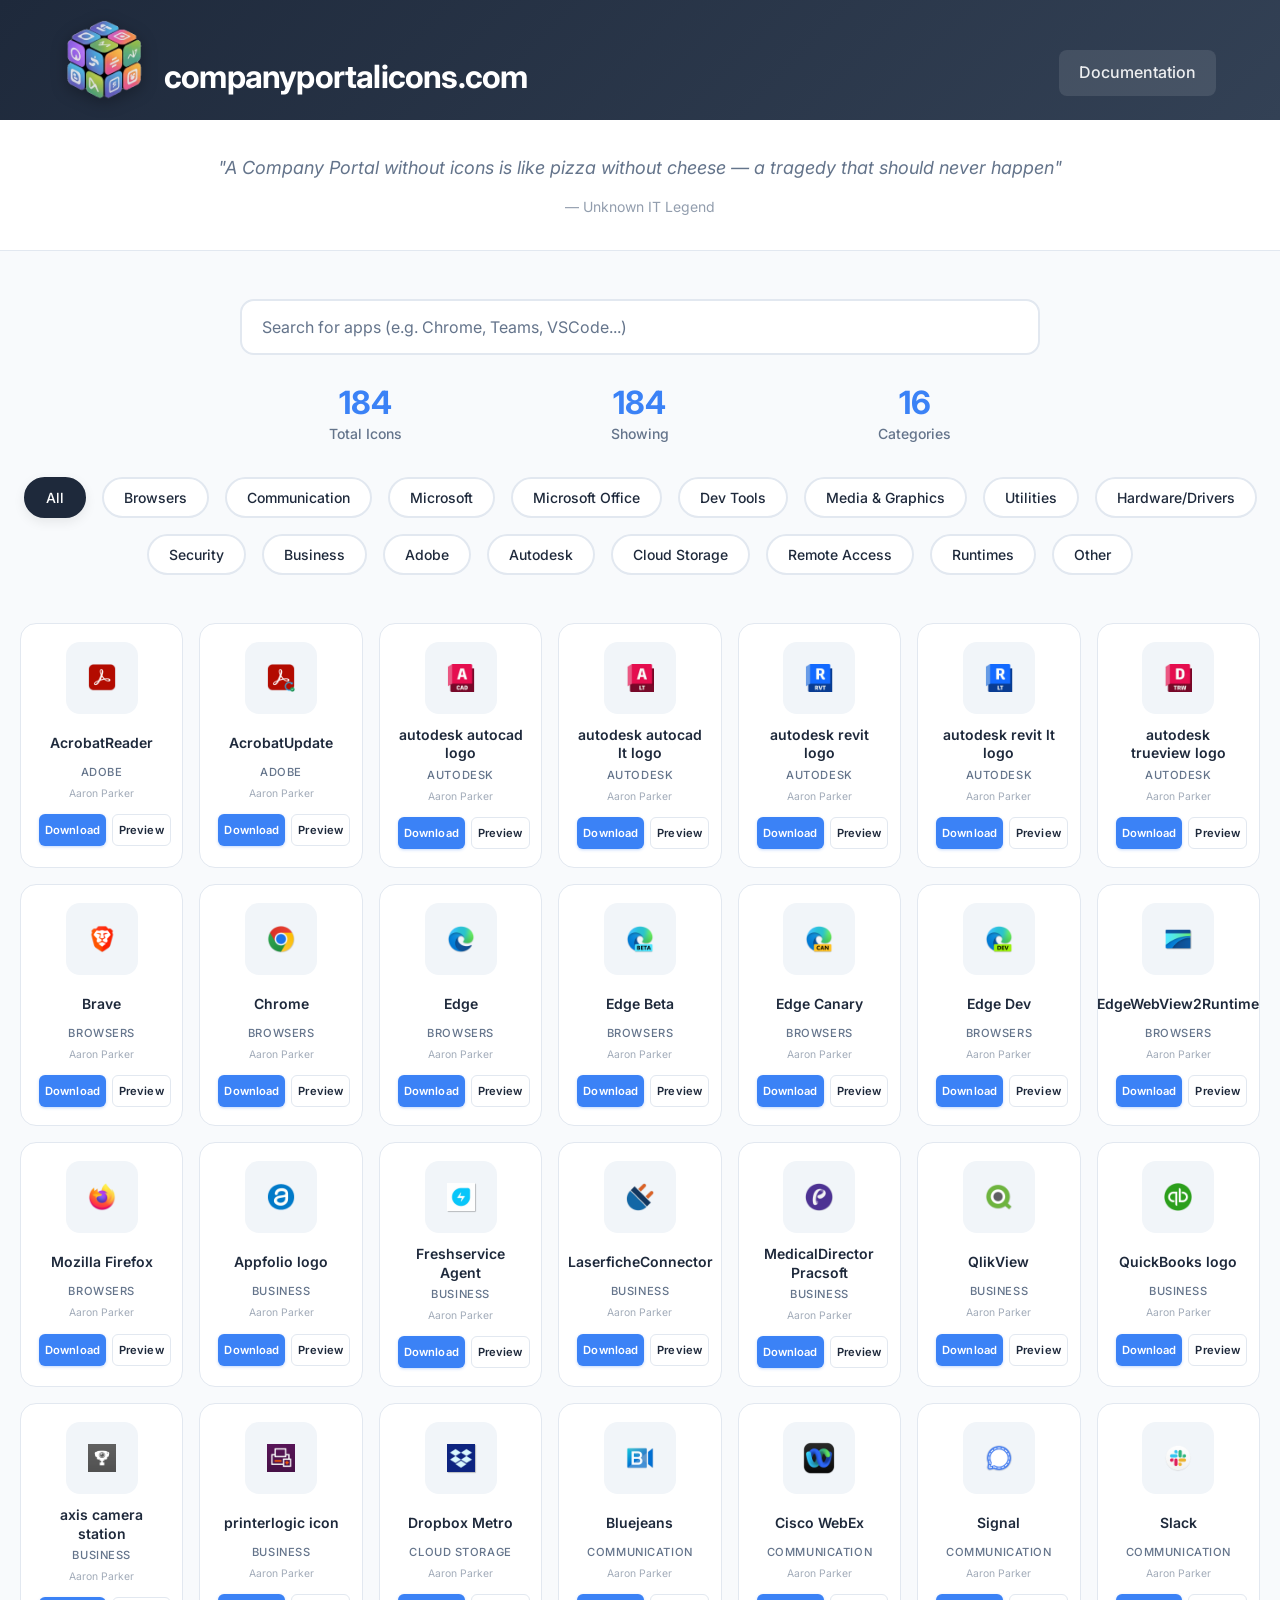
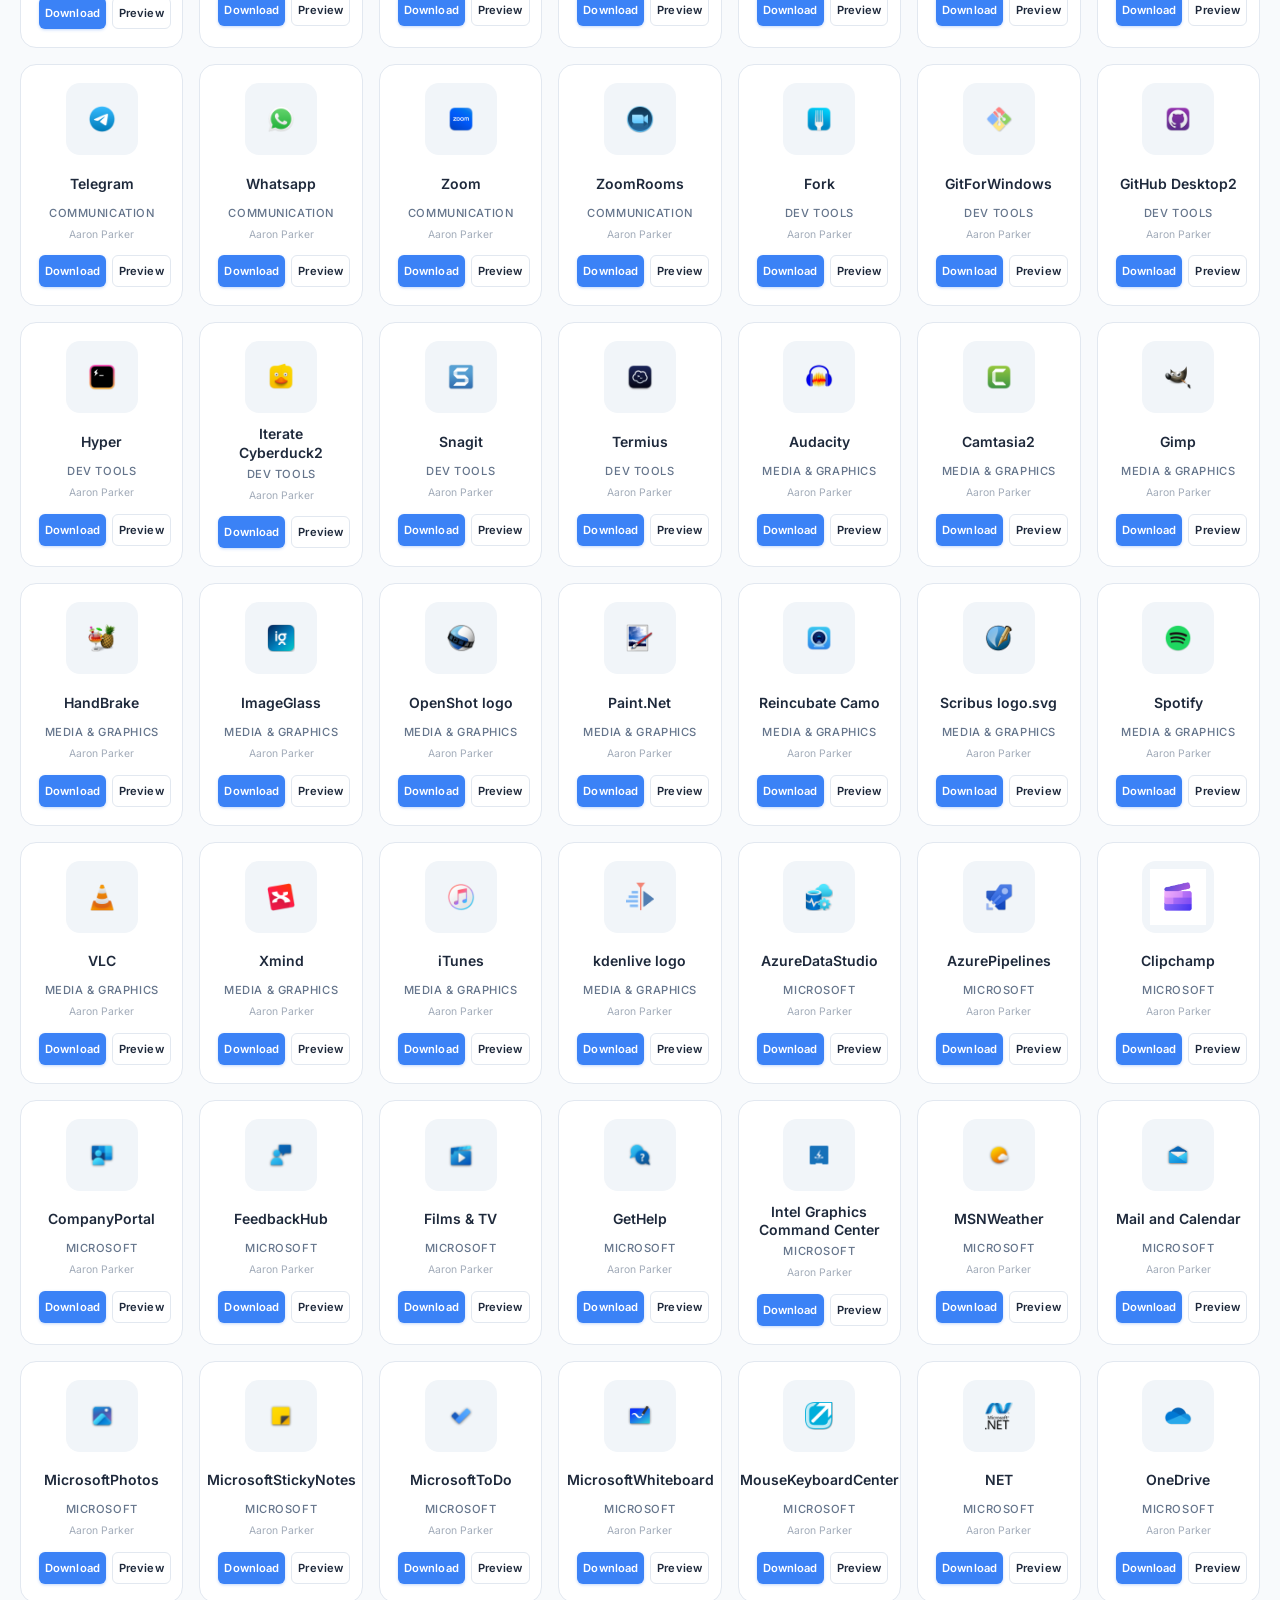
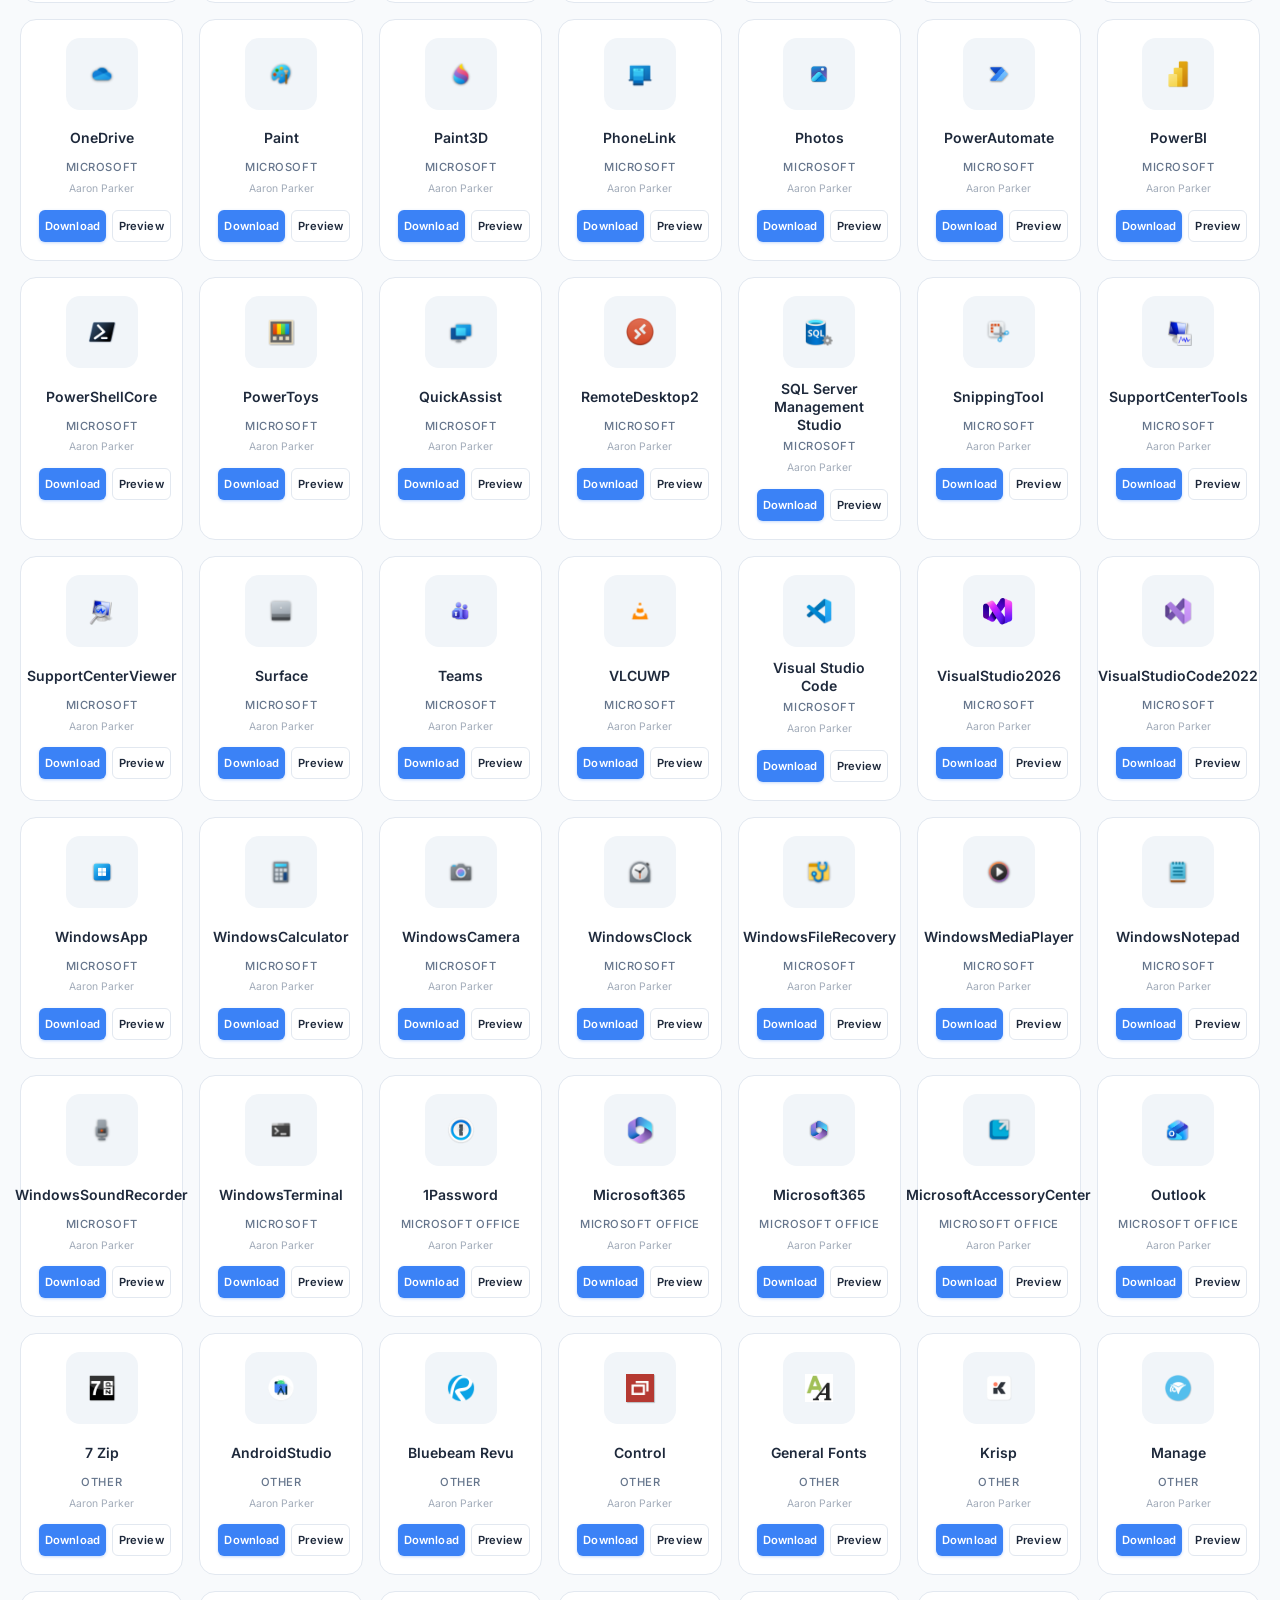
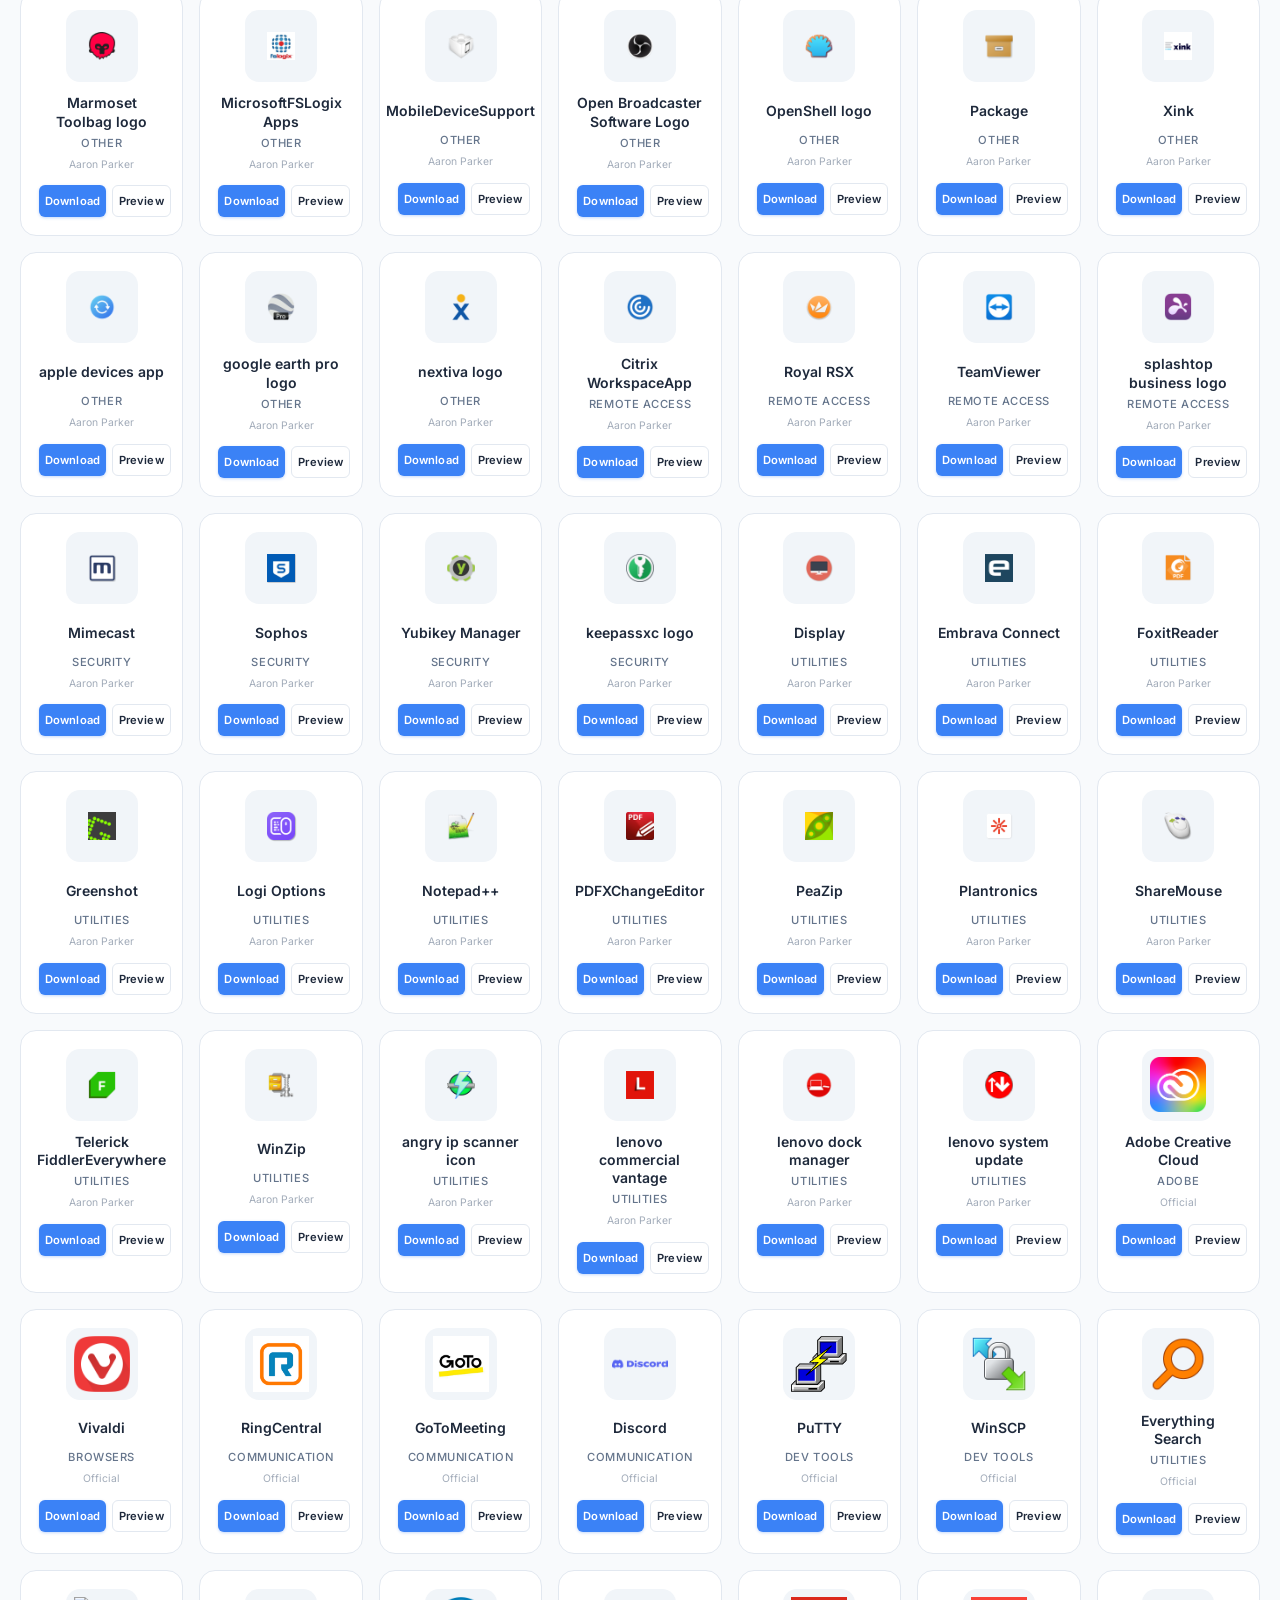
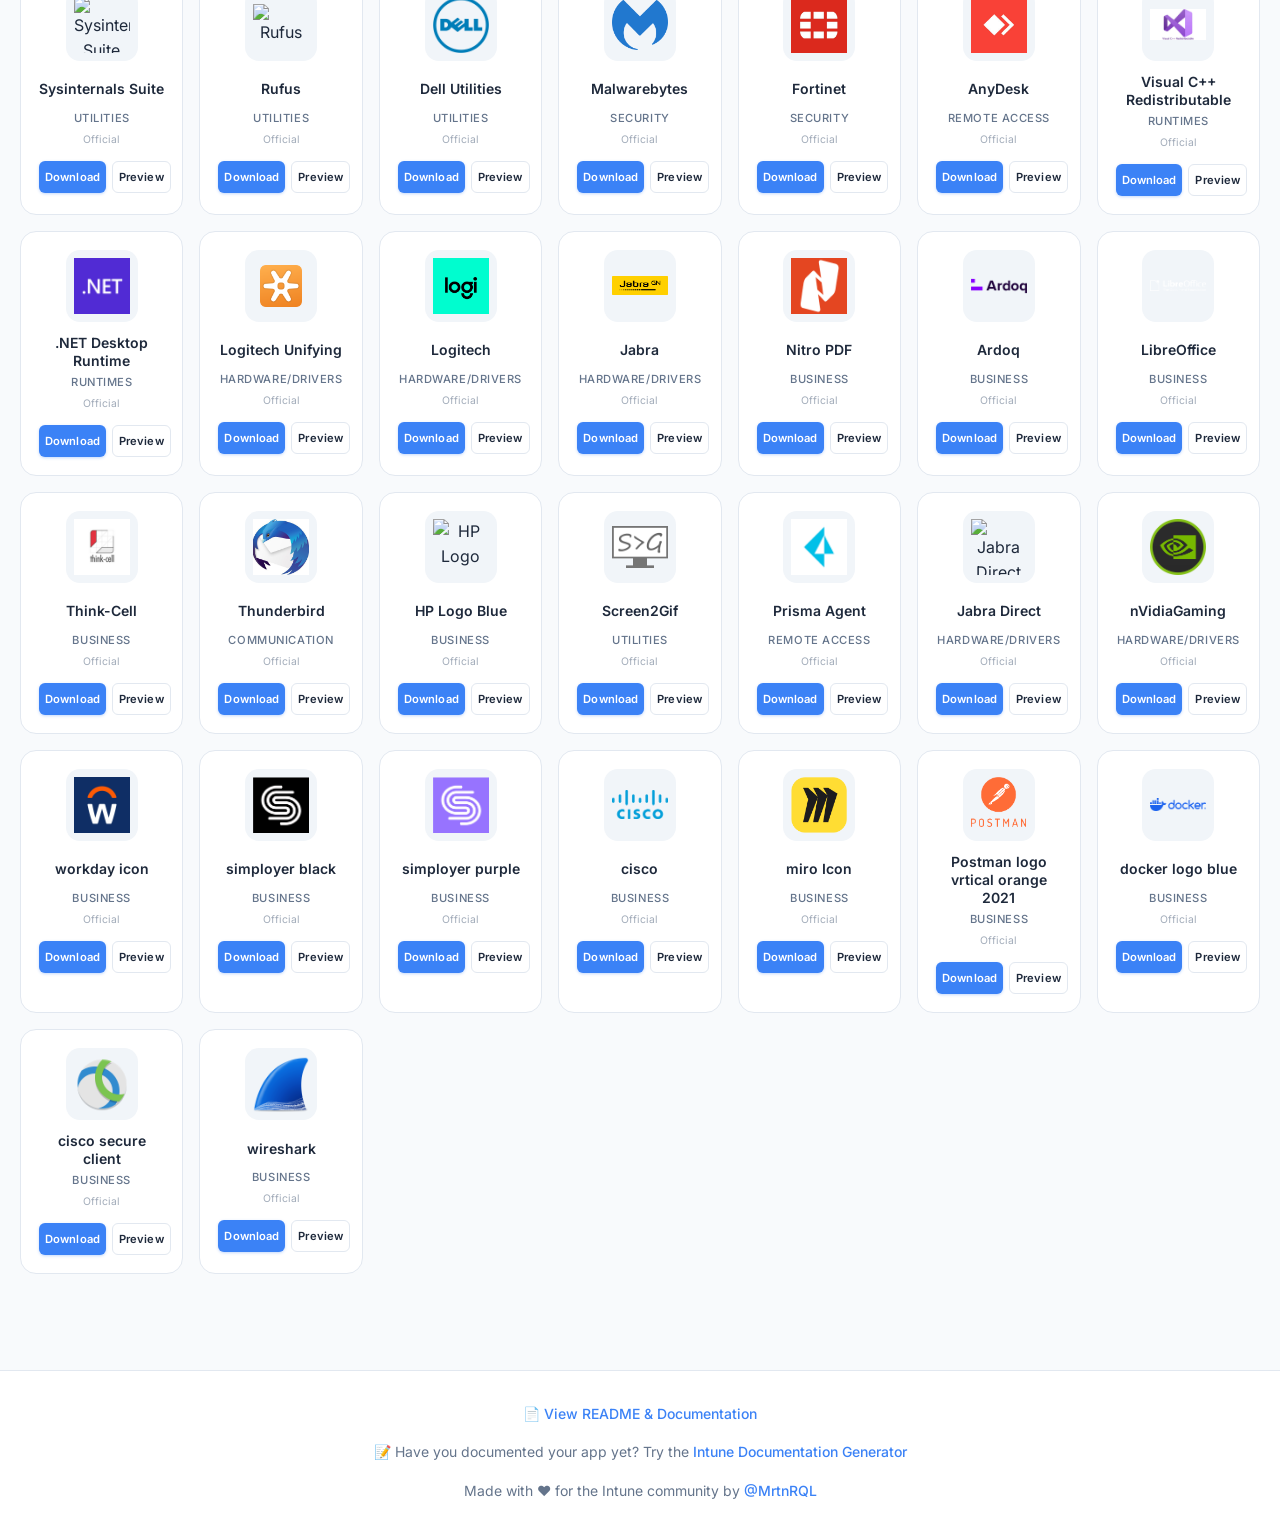
==== commit 793430f9: "update#5 update" ====
--- a/index.html
+++ b/index.html
@@ -191,26 +191,9 @@
     </div>
 
     <script src="script.js"></script>
-    
+
     <!-- GoatCounter Analytics -->
     <script data-goatcounter="https://companyportalicons.goatcounter.com/count"
             async src="//gc.zgo.at/count.js"></script>
-
-    <script>
-        // Update filter button active state
-        function filterCategory(category) {
-            currentCategory = category;
-            
-            document.querySelectorAll('.filter-btn').forEach(btn => {
-                if (btn.textContent.trim() === category || (category === 'all' && btn.textContent.trim() === 'All')) {
-                    btn.classList.add('active');
-                } else {
-                    btn.classList.remove('active');
-                }
-            });
-            
-            filterIcons();
-        }
-    </script>
 </body>
 </html>
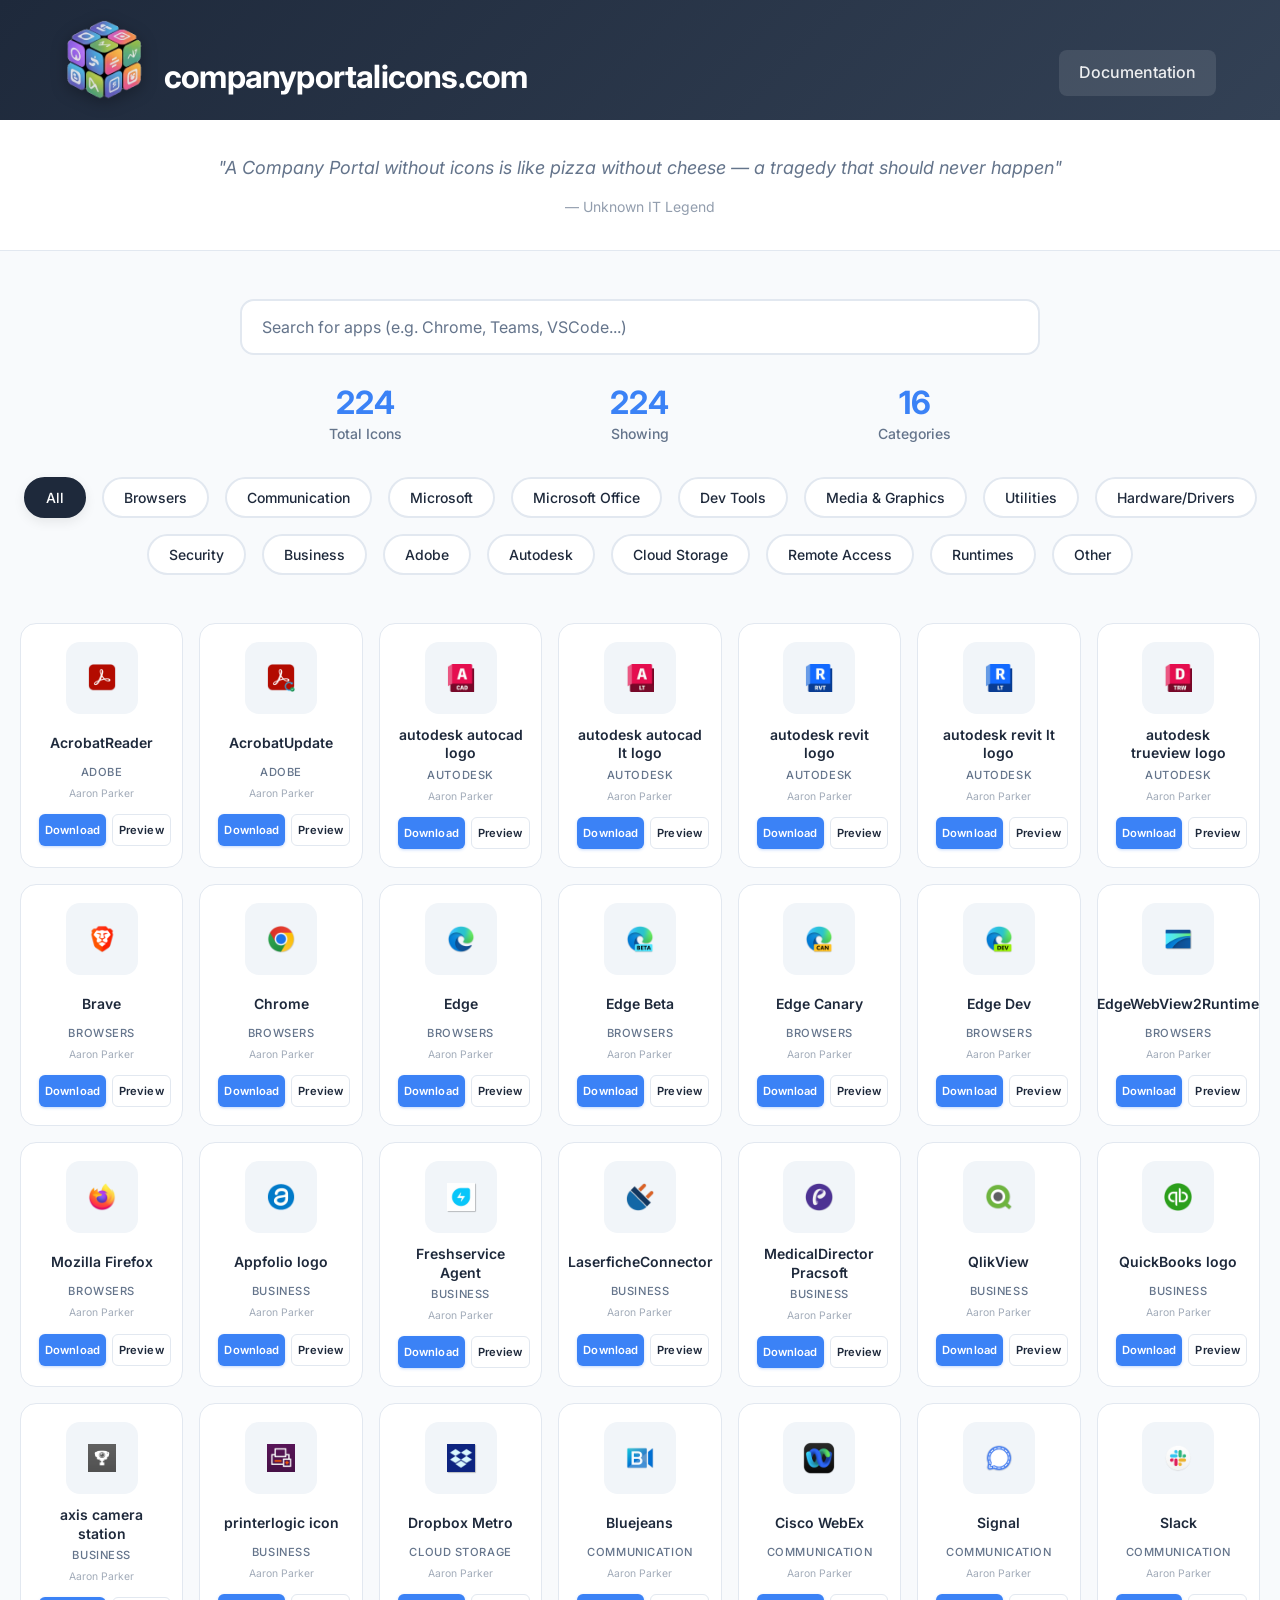
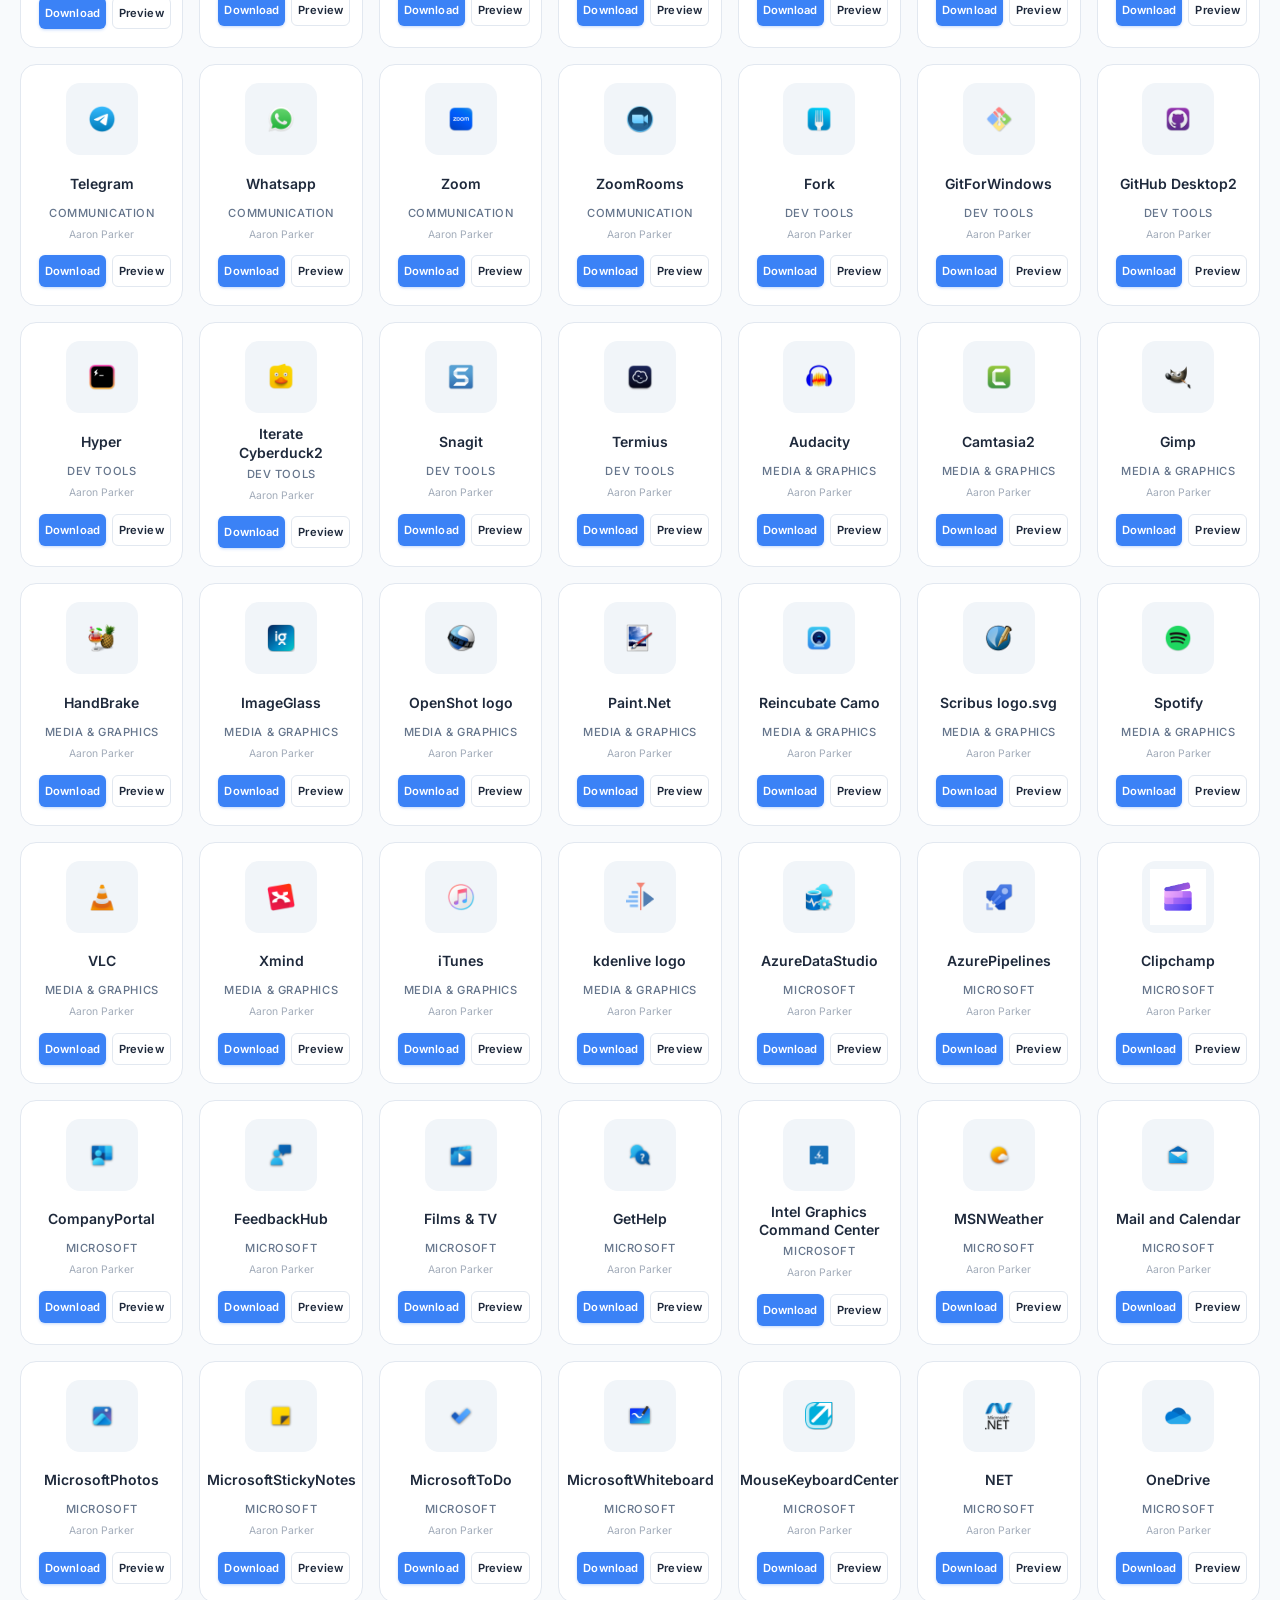
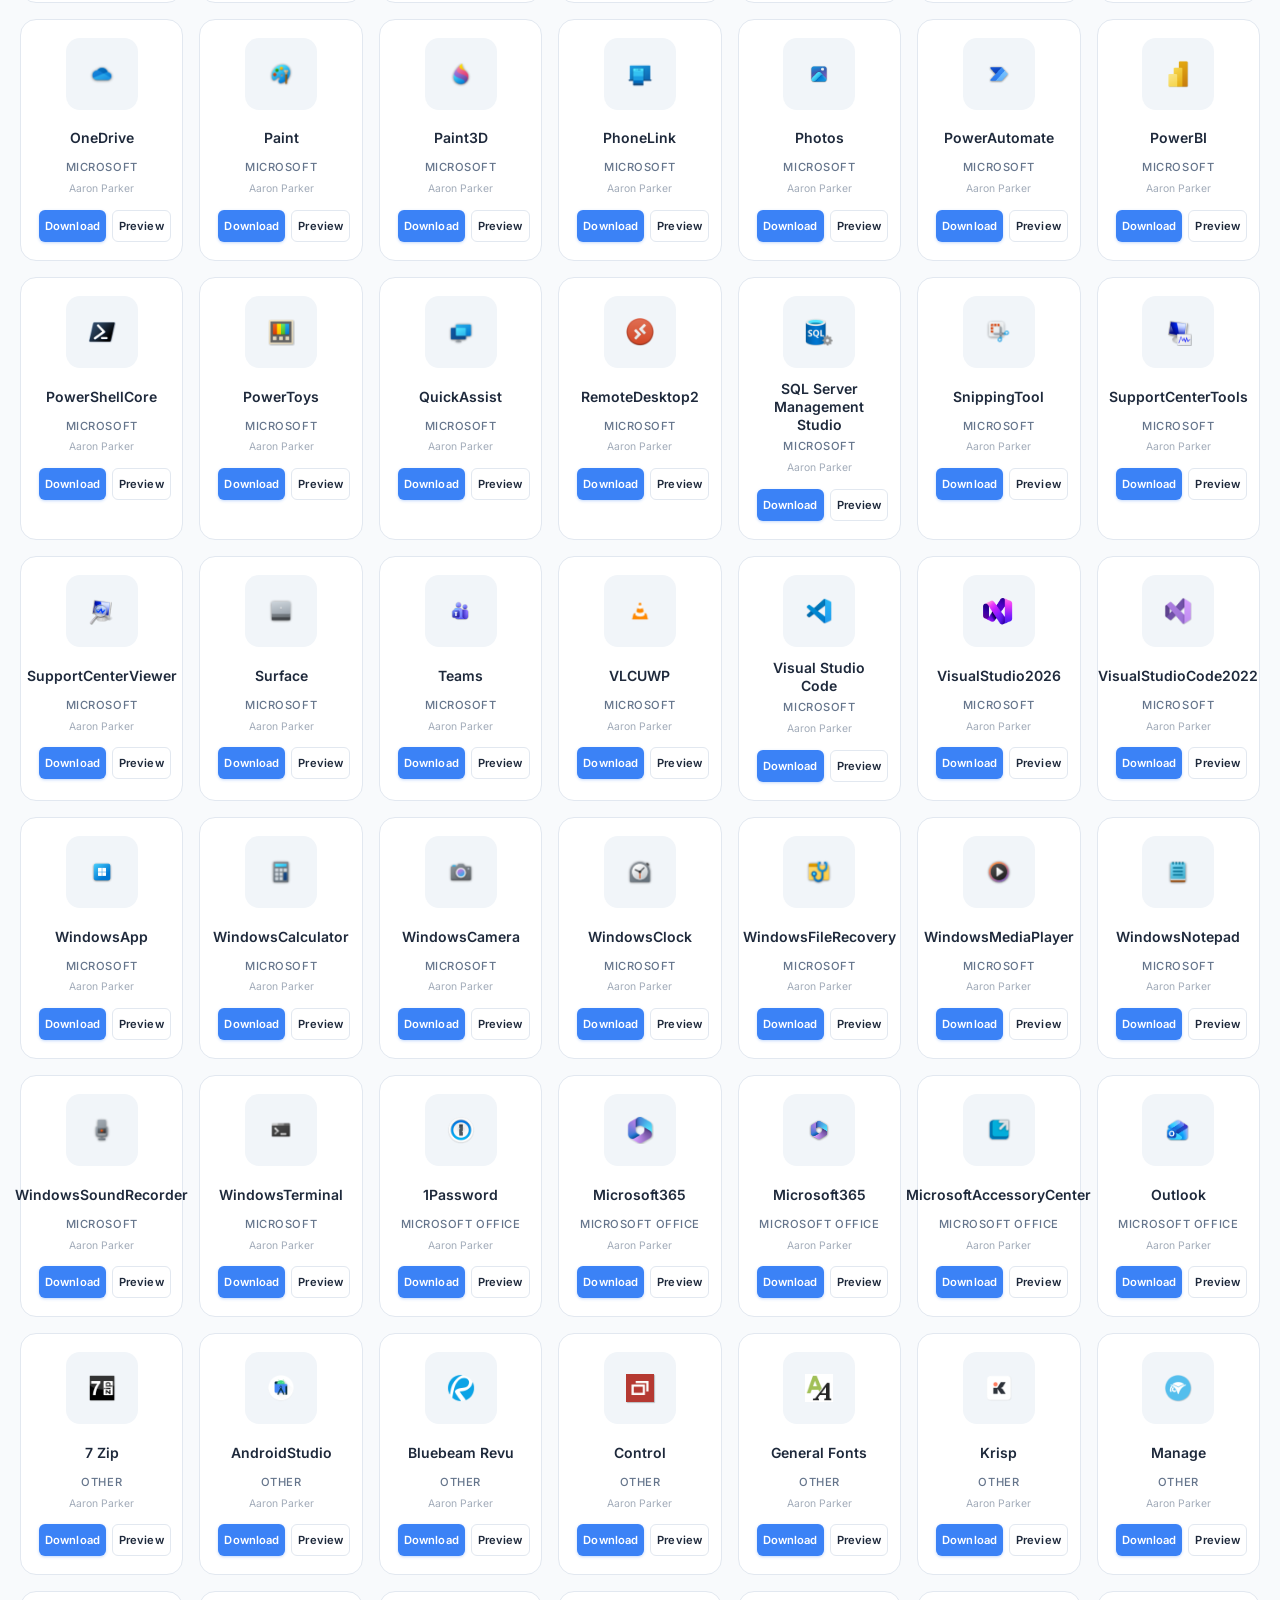
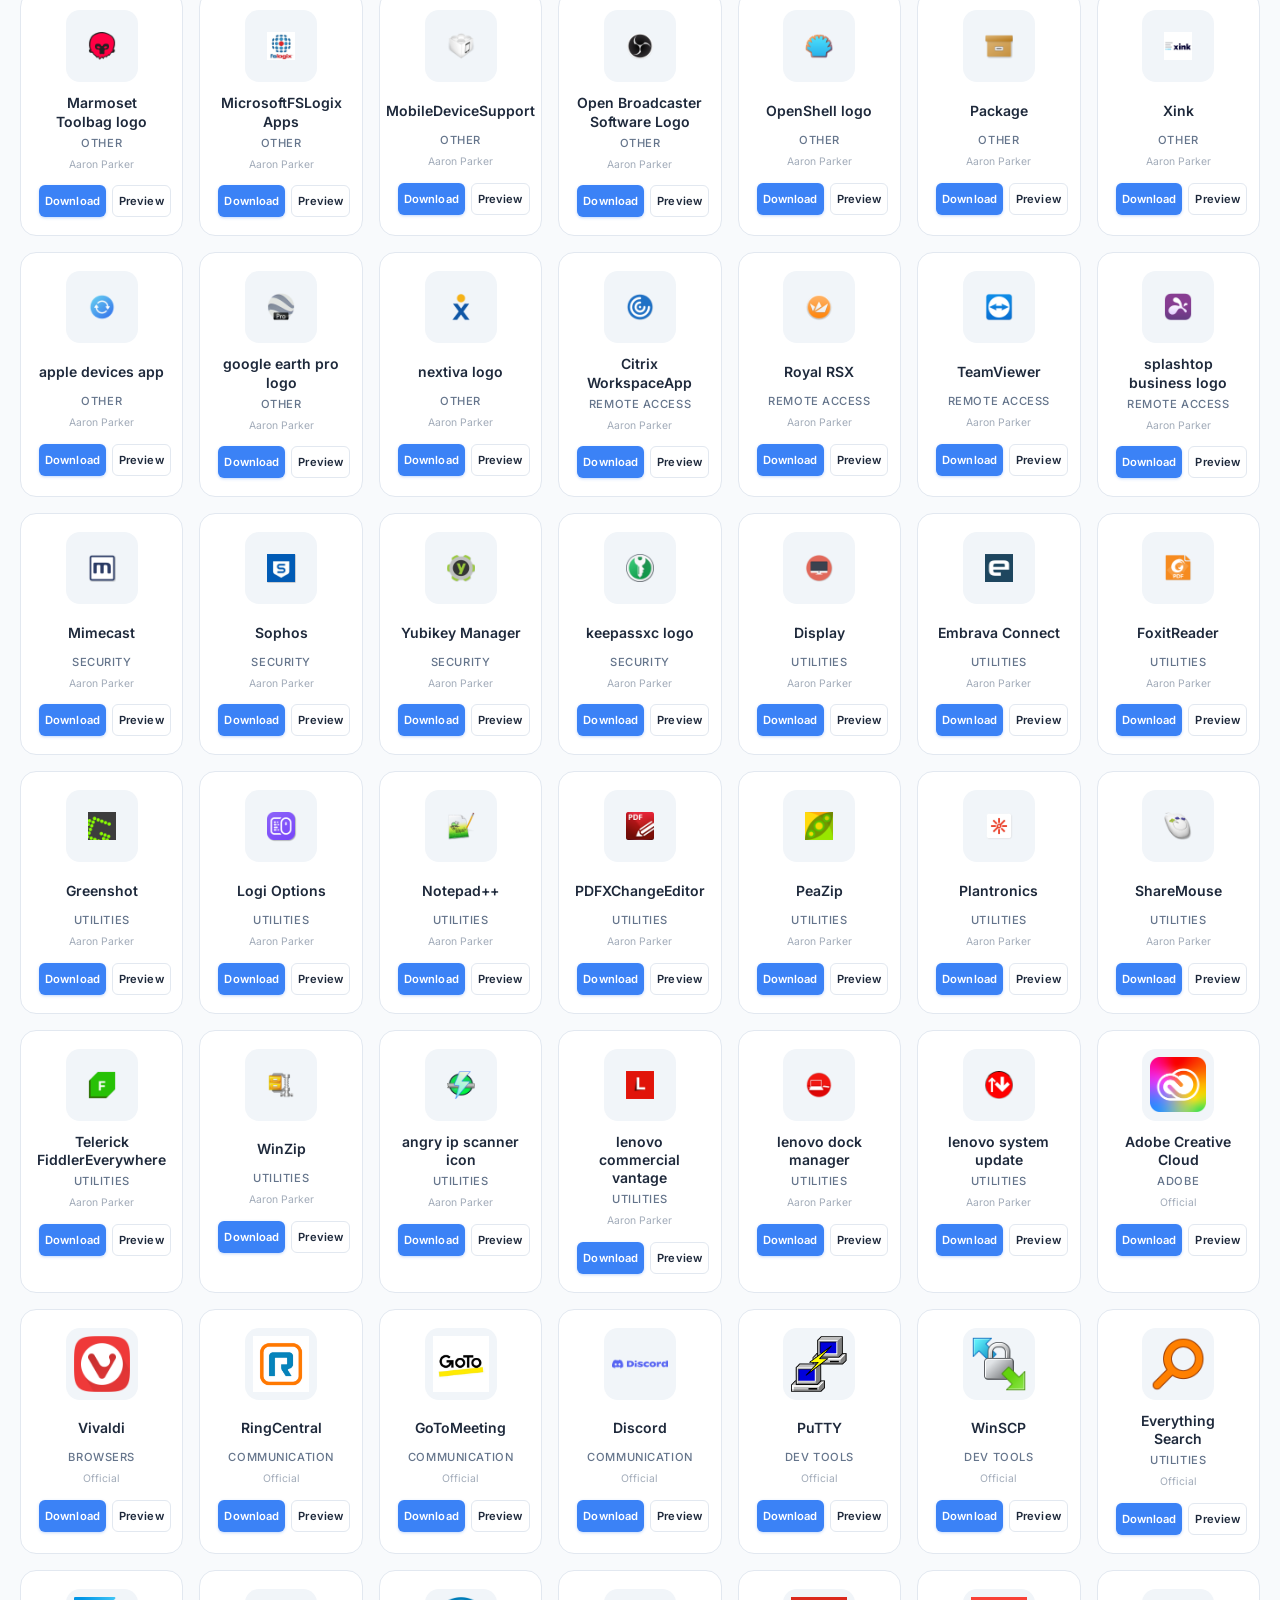
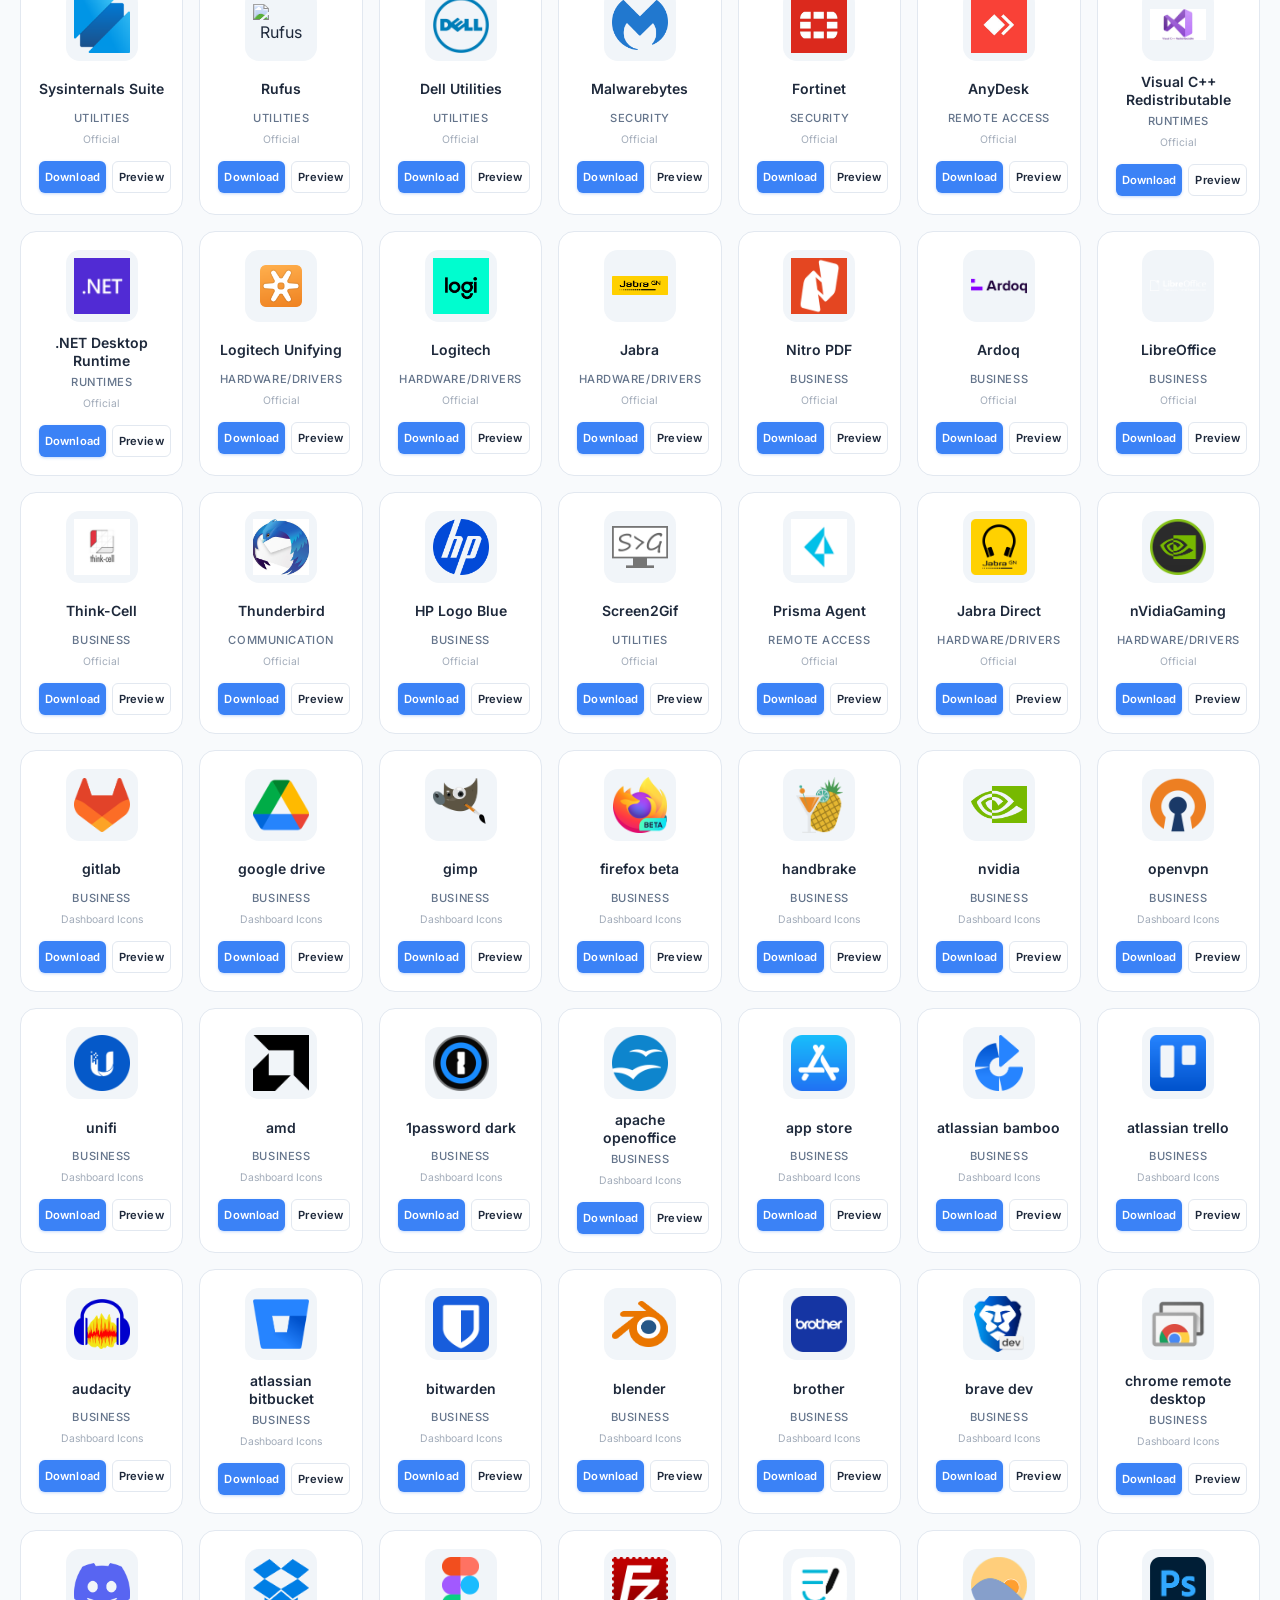
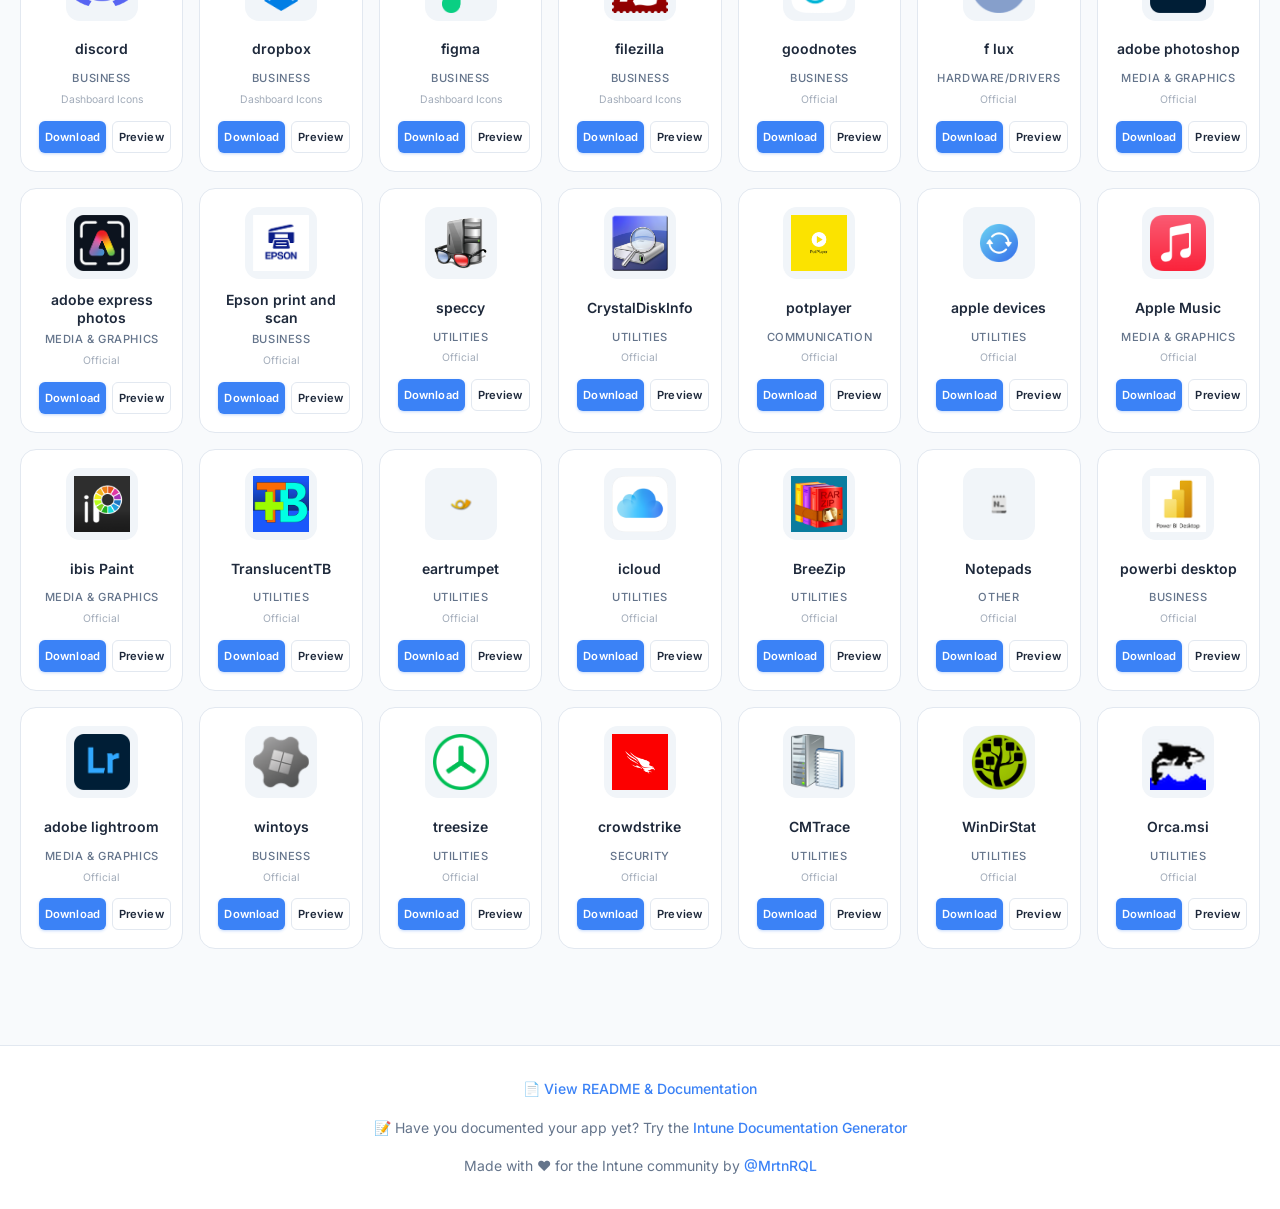
==== commit c1c05f15: "Update Update" ====
--- a/index.html
+++ b/index.html
@@ -16,6 +16,7 @@
     <link rel="canonical" href="https://companyportalicons.com/">
     
     <!-- Favicons -->
+    <link rel="icon" href="/favicon.ico" sizes="any">
     <link rel="icon" type="image/png" sizes="512x512" href="assets/favicons/favicon-512.png">
     <link rel="icon" type="image/png" sizes="192x192" href="assets/favicons/favicon-192.png">
     <link rel="icon" type="image/png" sizes="32x32" href="assets/favicons/favicon-32.png">
@@ -191,9 +192,26 @@
     </div>
 
     <script src="script.js"></script>
-
+    
     <!-- GoatCounter Analytics -->
     <script data-goatcounter="https://companyportalicons.goatcounter.com/count"
             async src="//gc.zgo.at/count.js"></script>
+
+    <script>
+        // Update filter button active state
+        function filterCategory(category) {
+            currentCategory = category;
+            
+            document.querySelectorAll('.filter-btn').forEach(btn => {
+                if (btn.textContent.trim() === category || (category === 'all' && btn.textContent.trim() === 'All')) {
+                    btn.classList.add('active');
+                } else {
+                    btn.classList.remove('active');
+                }
+            });
+            
+            filterIcons();
+        }
+    </script>
 </body>
 </html>
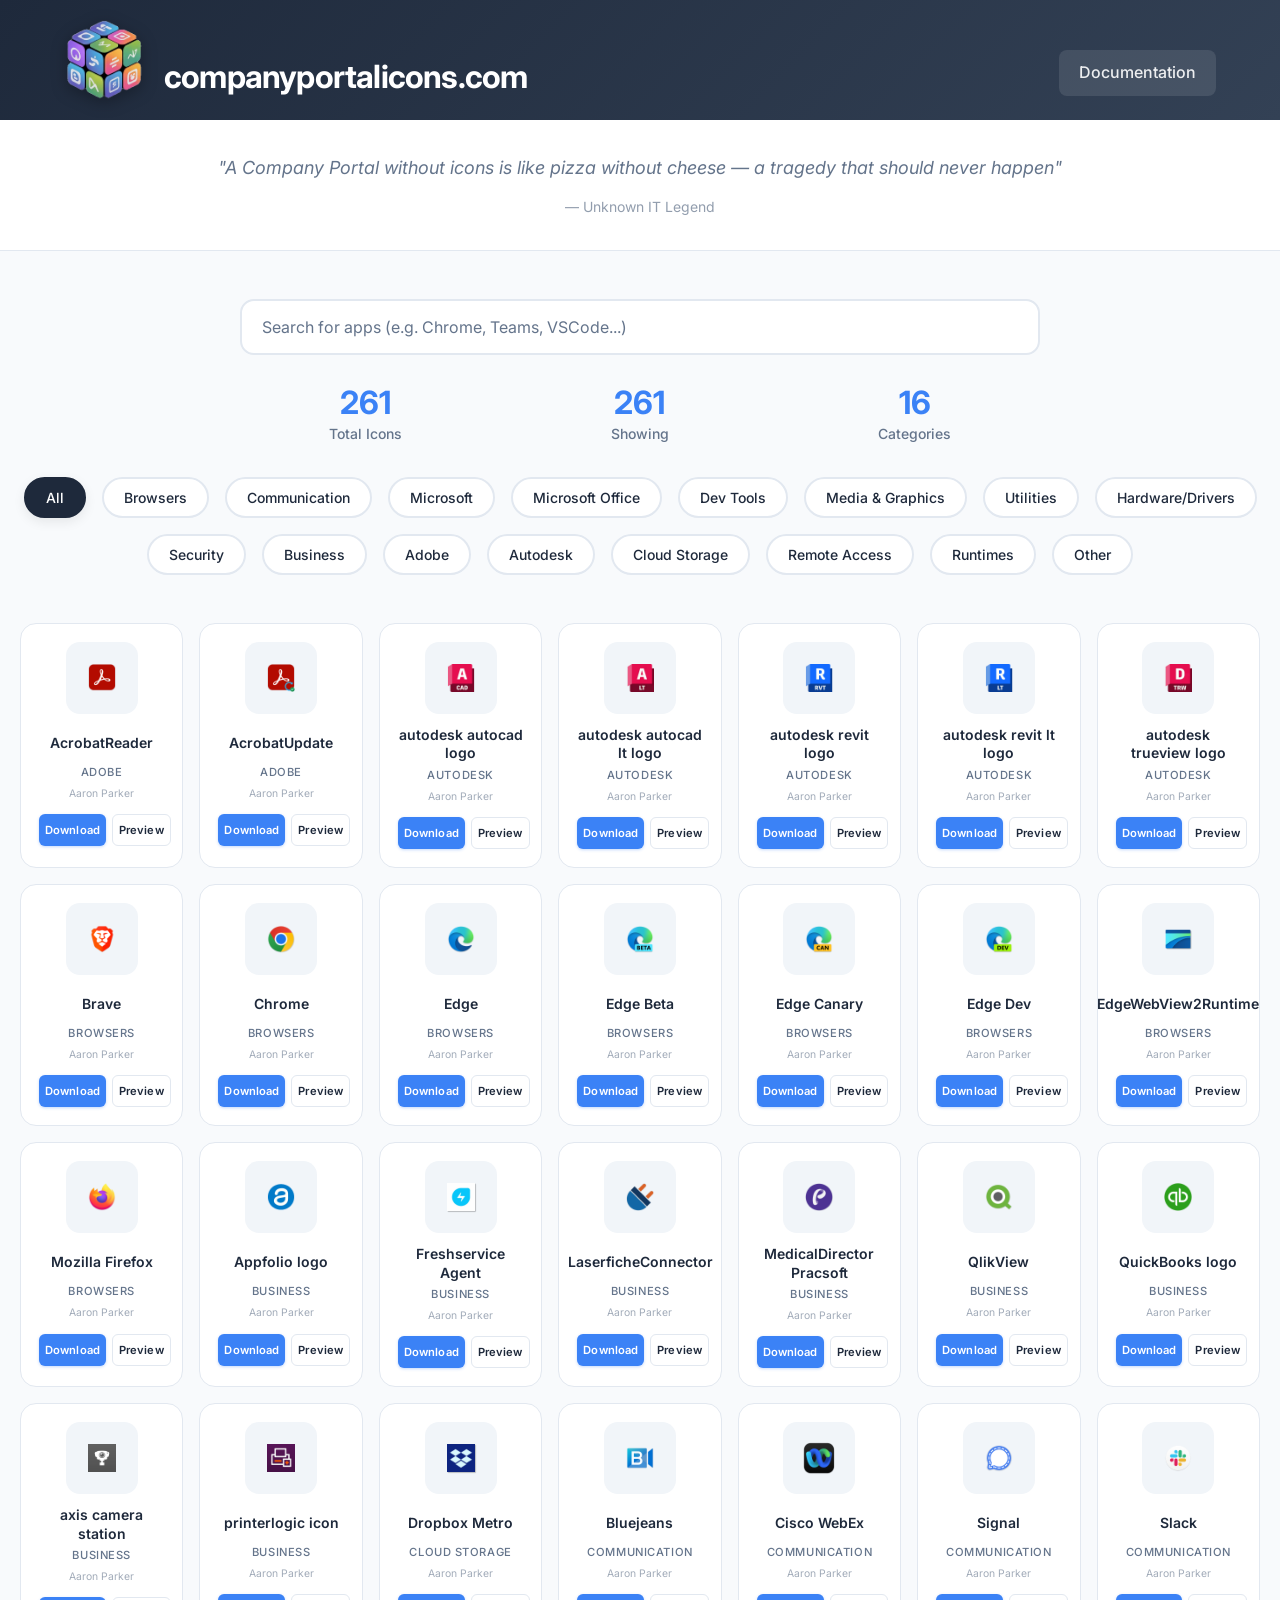
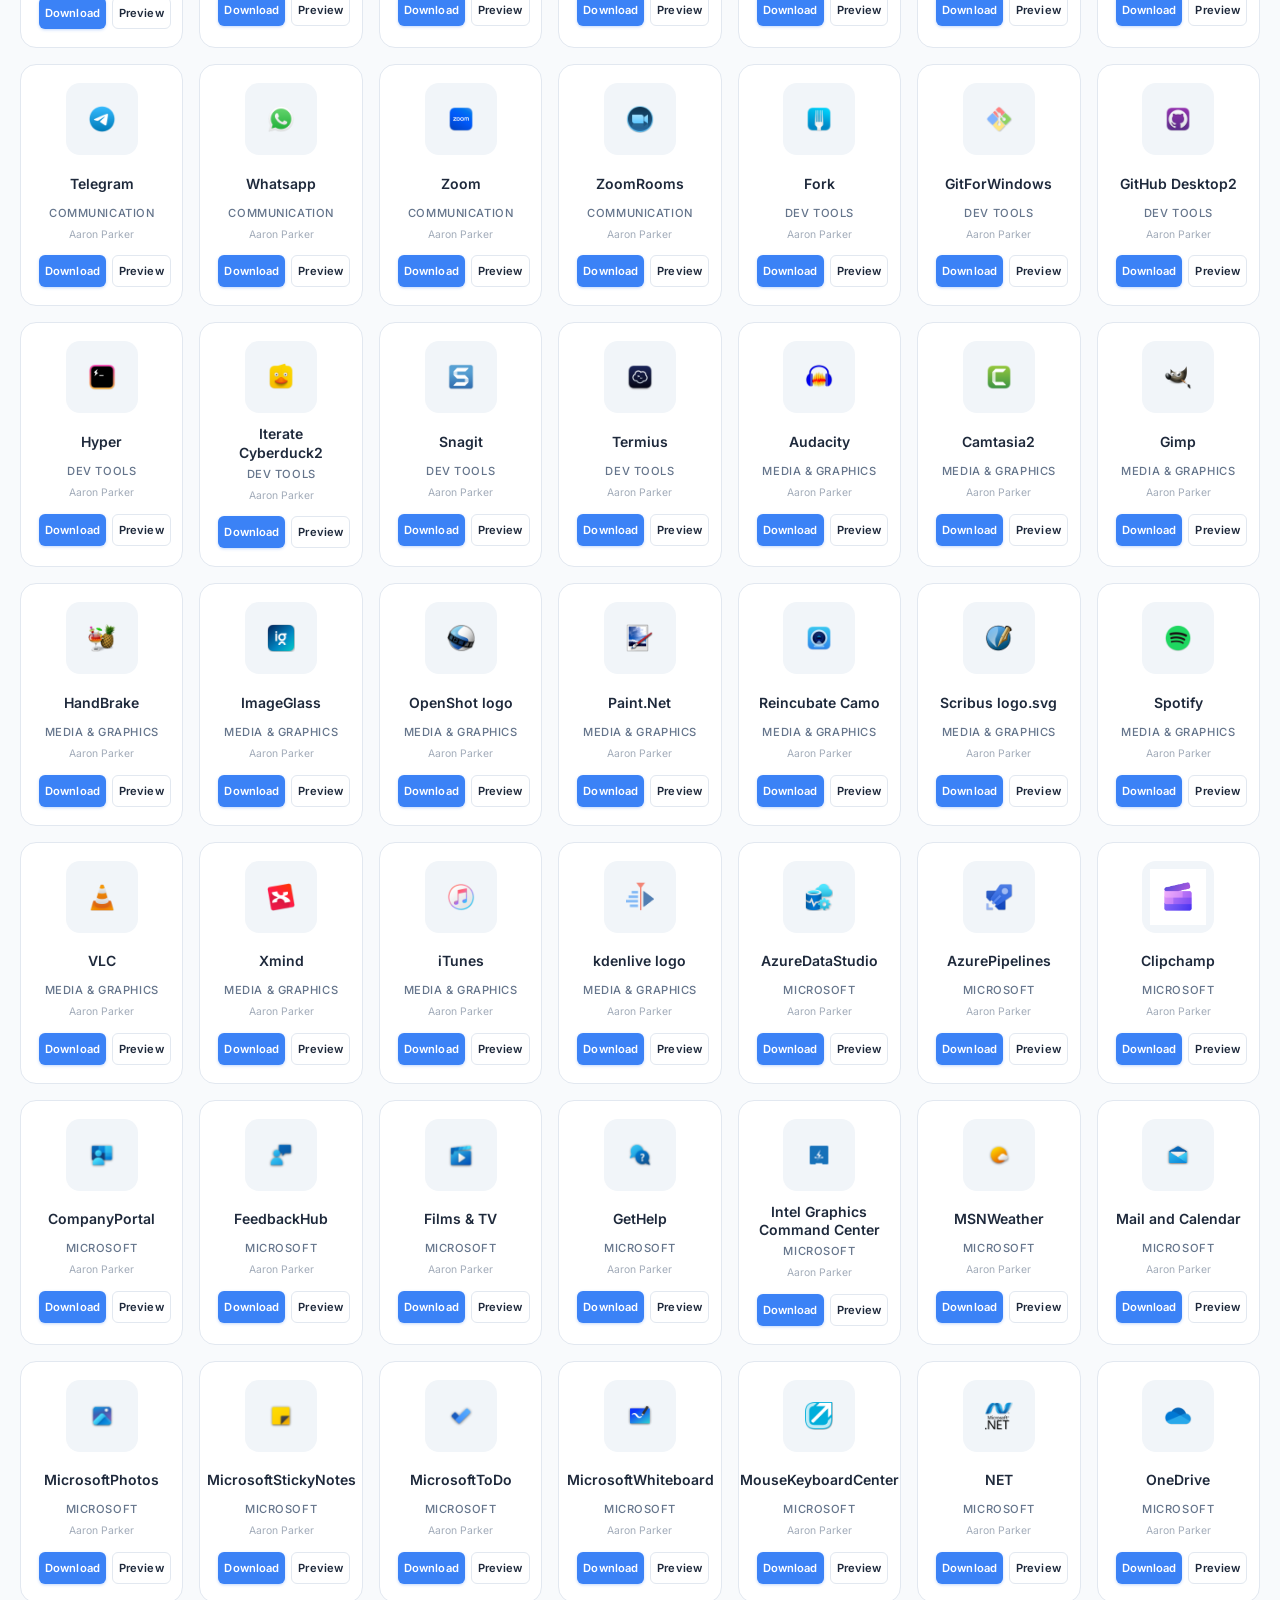
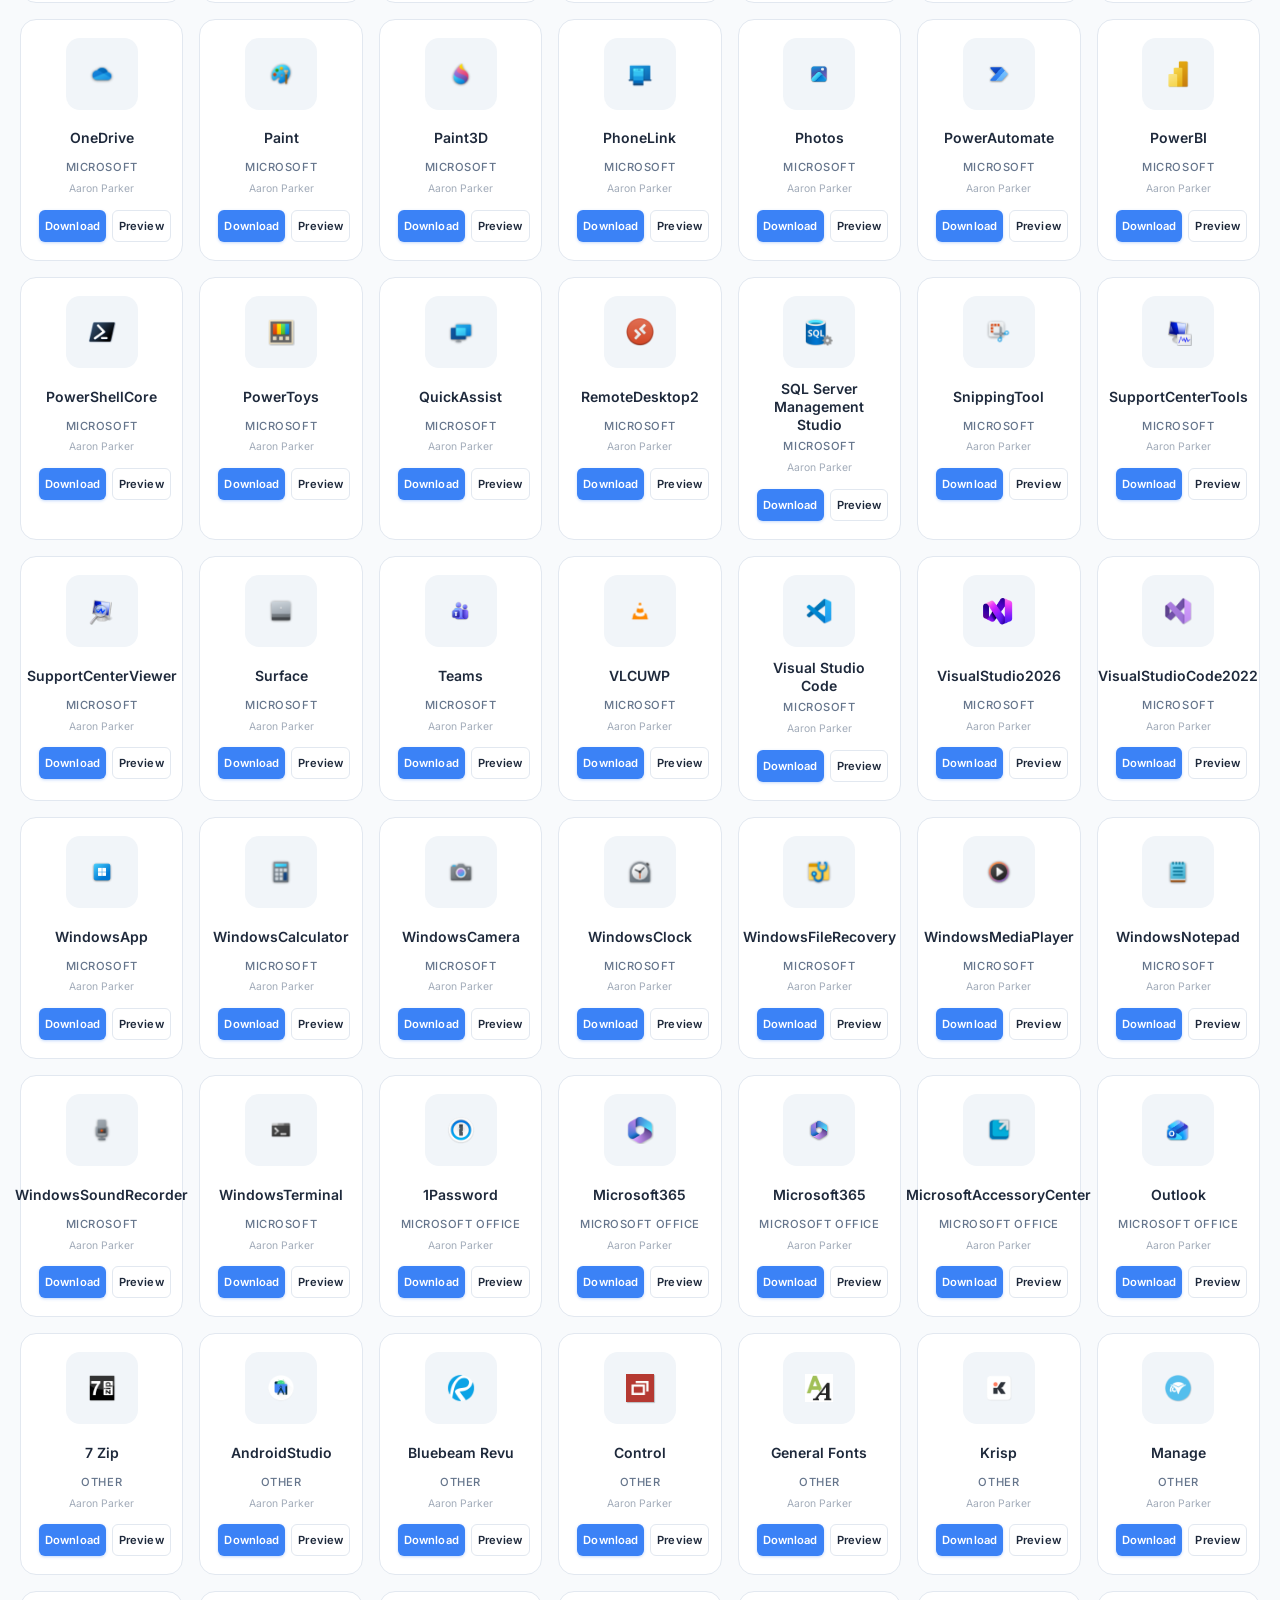
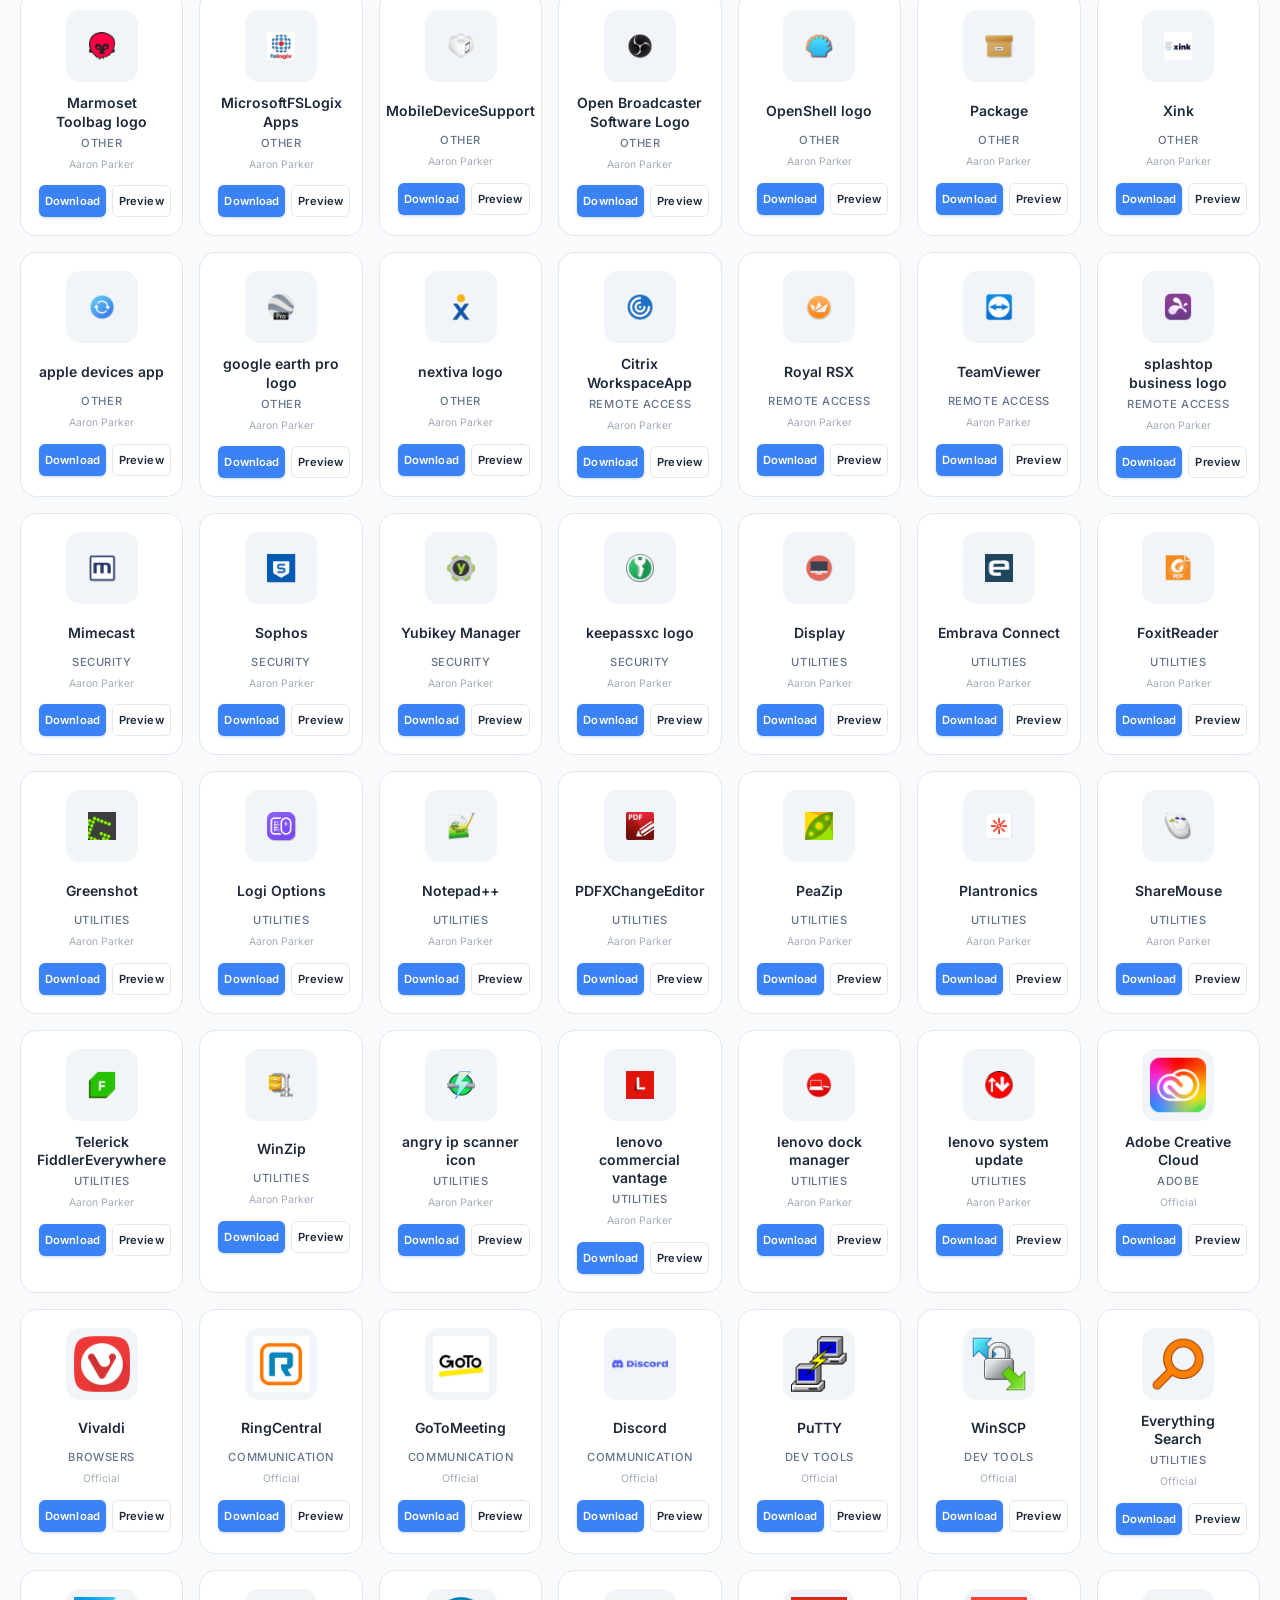
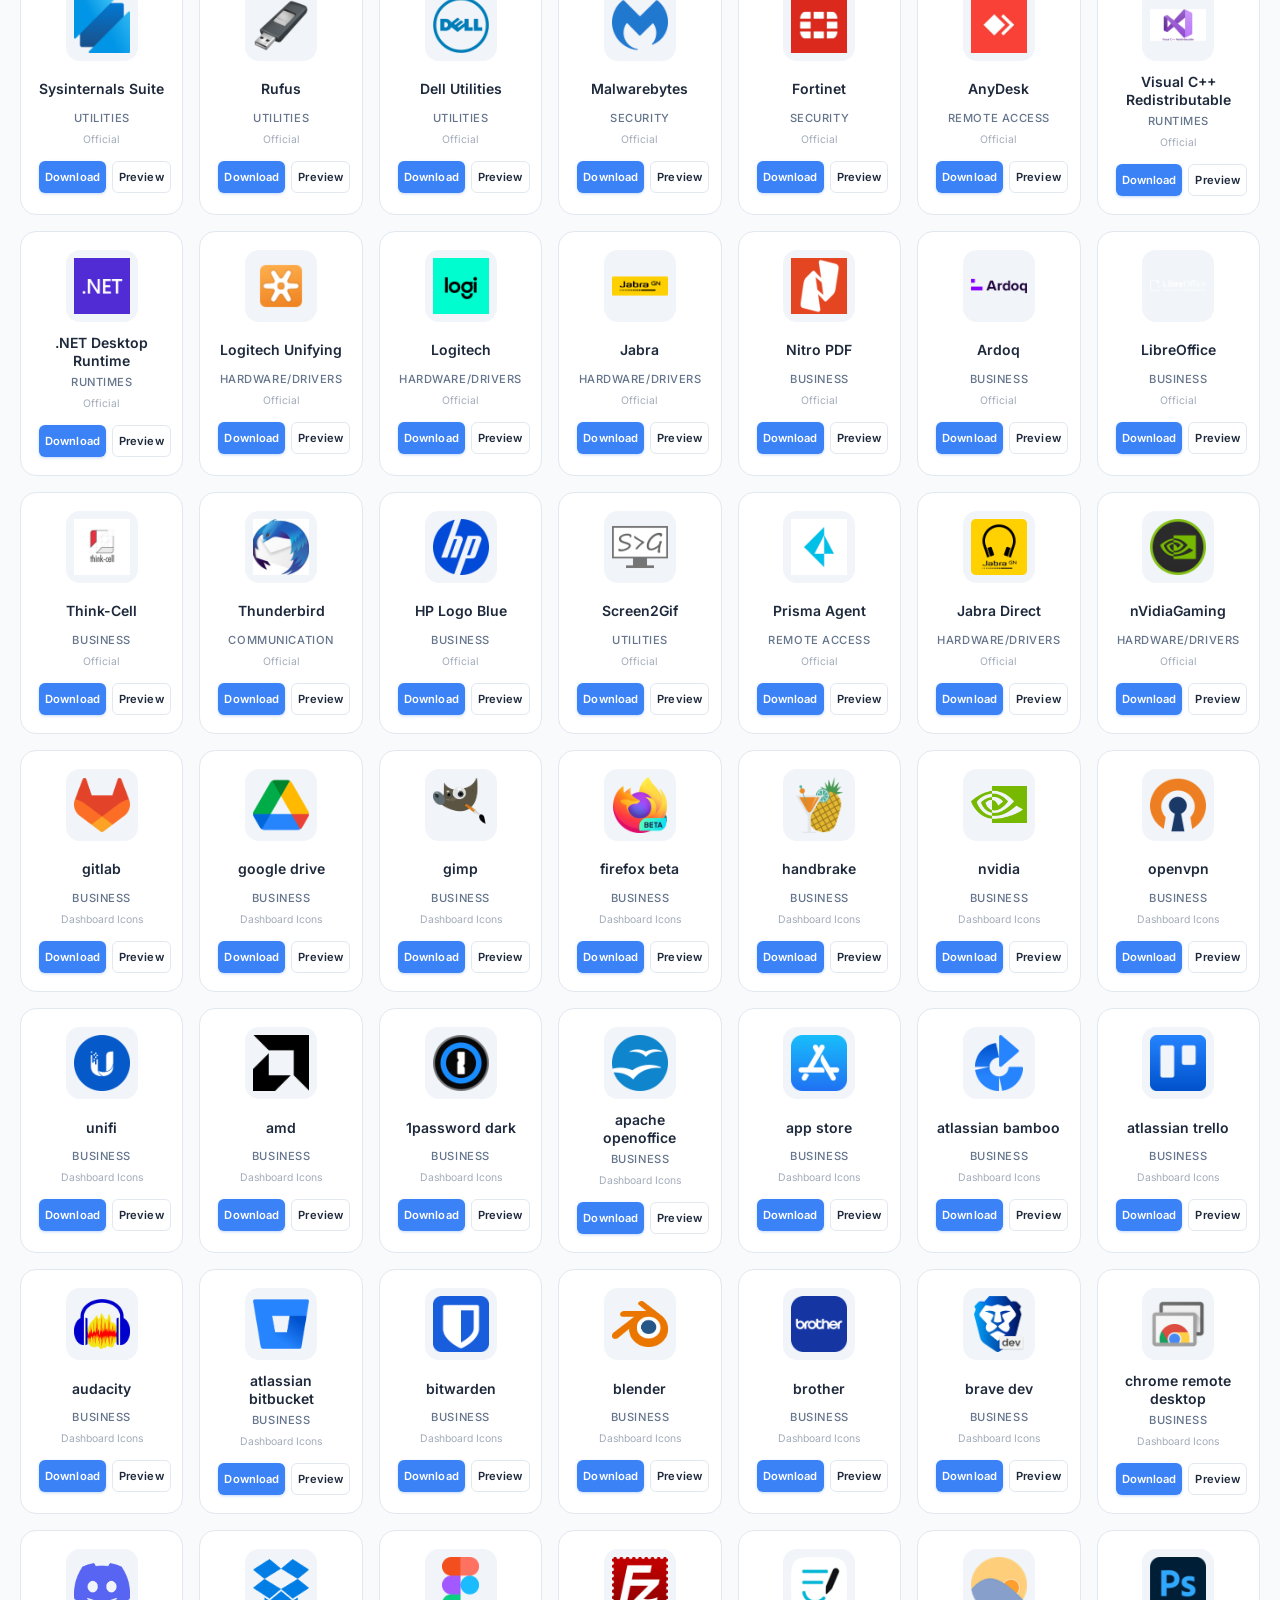
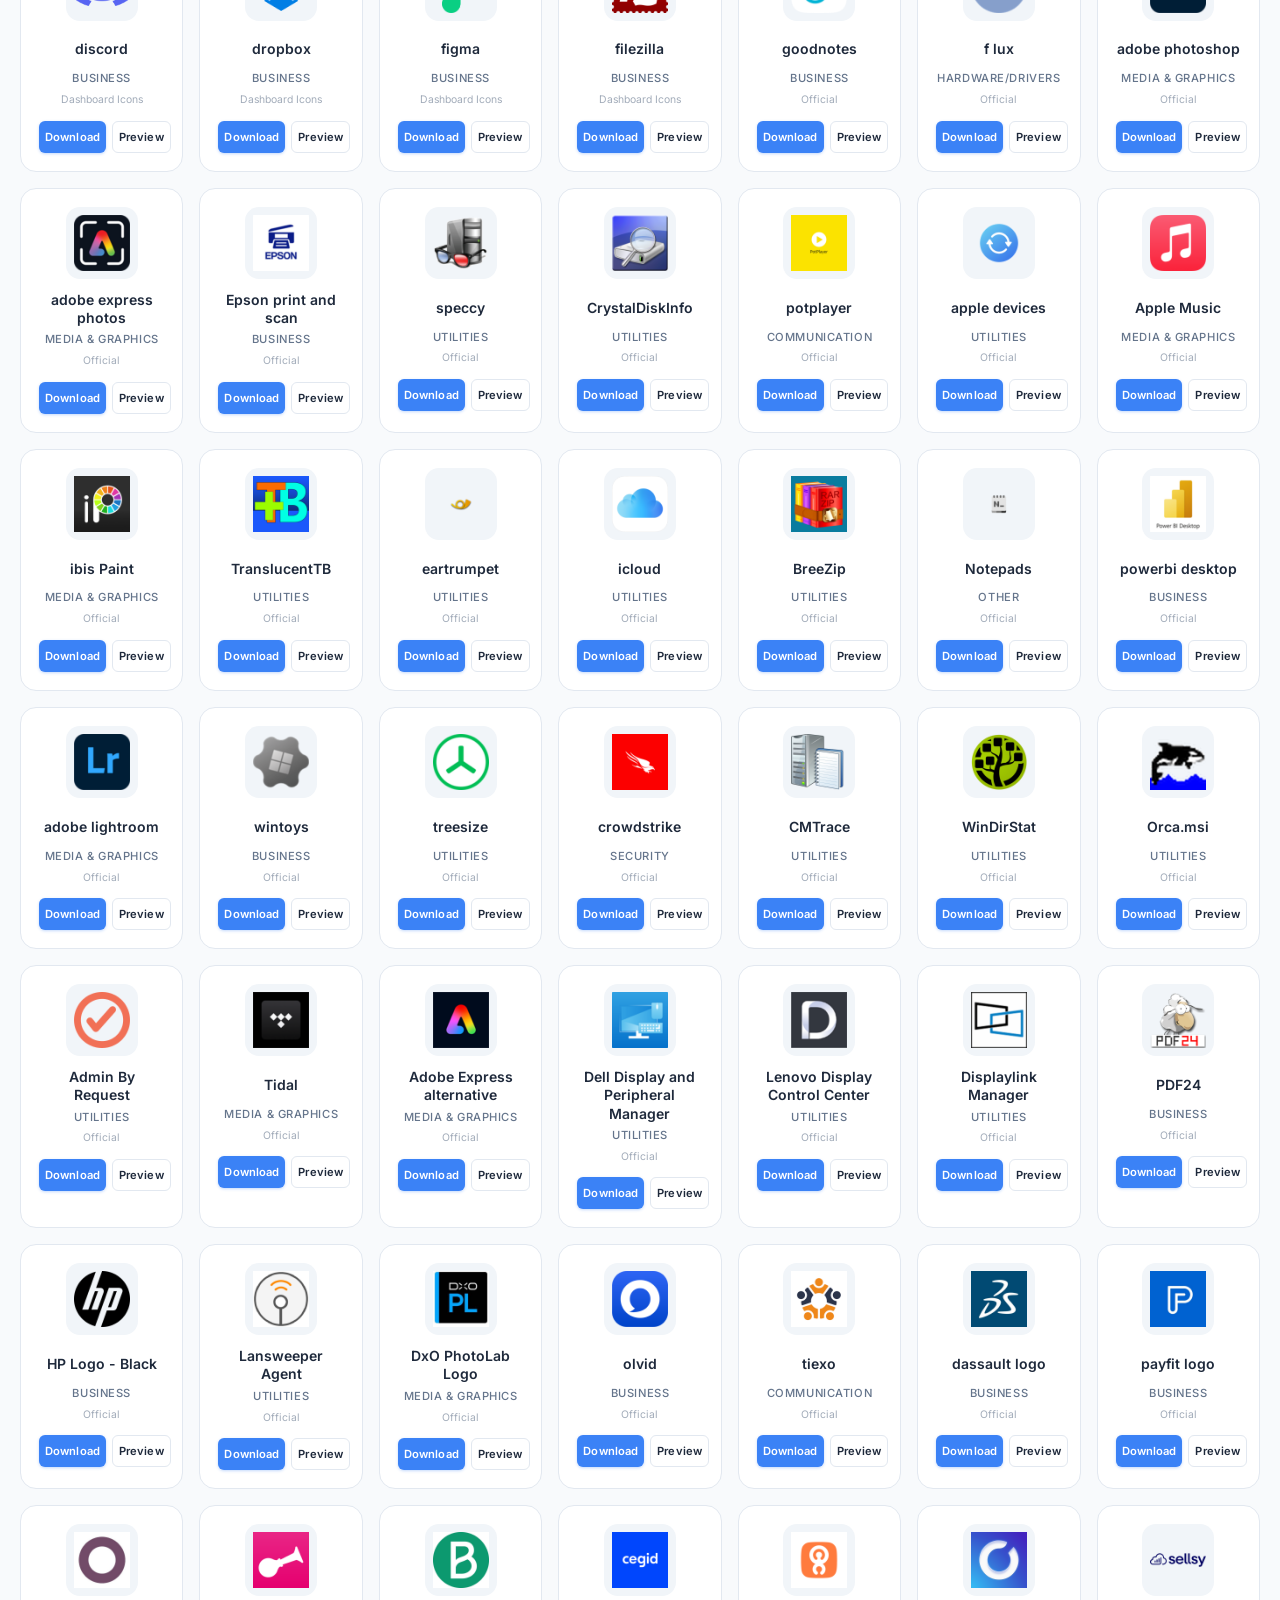
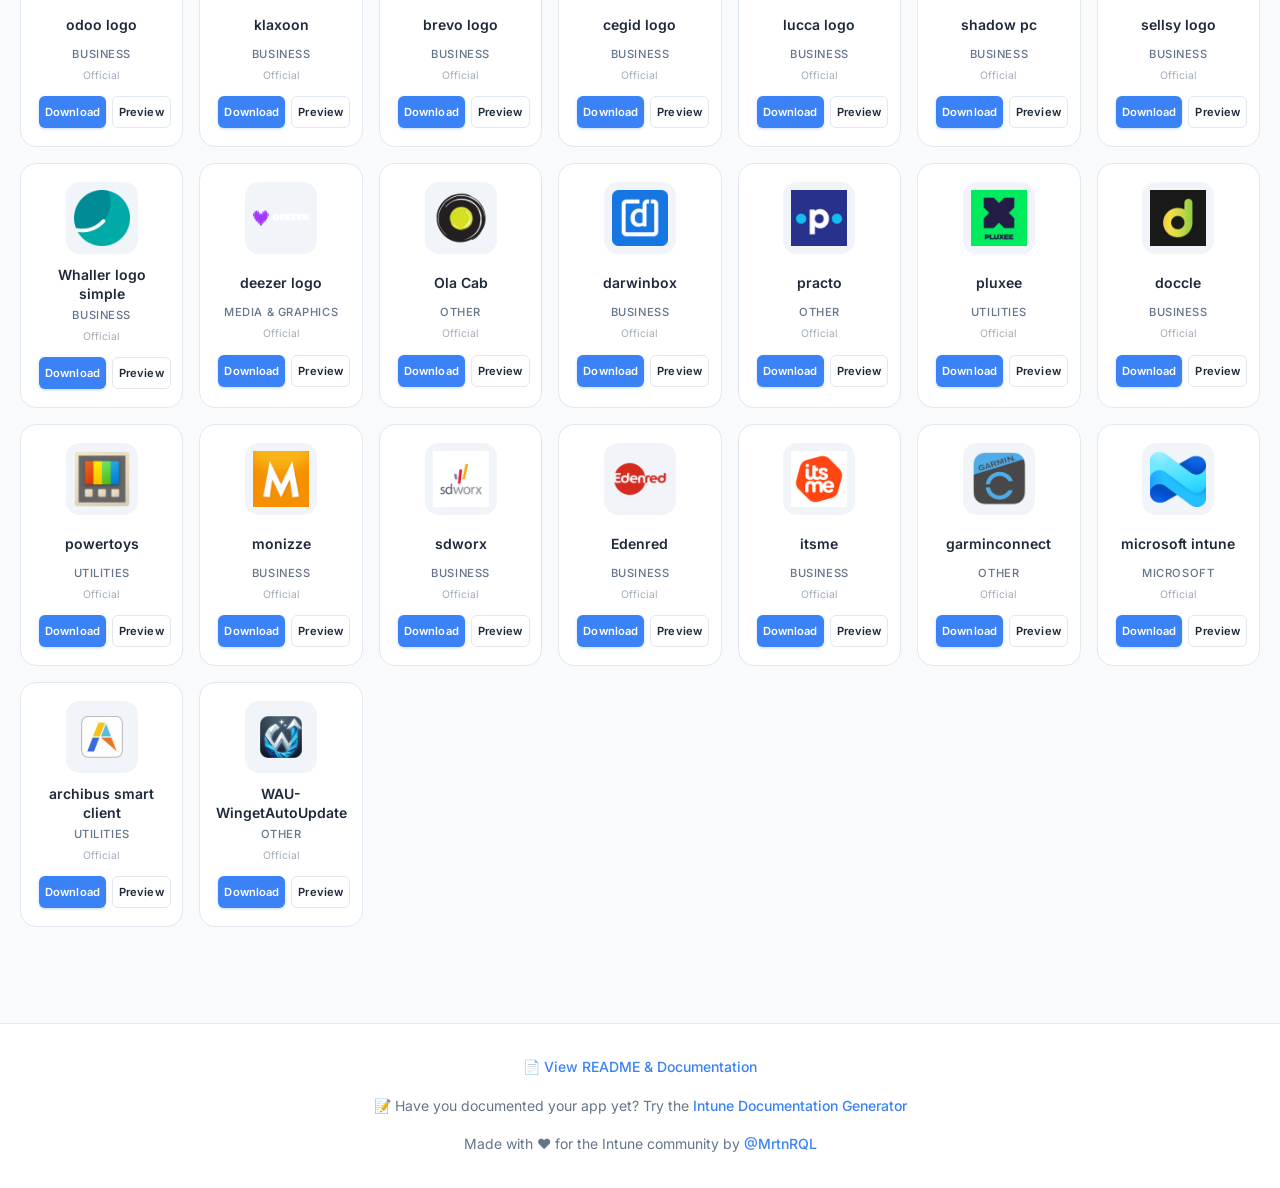
==== commit 11bd07a9: "MSAL Update" ====
--- a/index.html
+++ b/index.html
@@ -45,6 +45,10 @@
     <link href="https://fonts.googleapis.com/css2?family=Inter:wght@400;500;600;700&display=swap" rel="stylesheet">
     <link rel="stylesheet" href="styles.css">
 </head>
+
+<link rel="stylesheet" href="intune-integration.css">
+<script type="text/javascript" src="https://alcdn.msauth.net/browser/2.35.0/js/msal-browser.min.js"></script>
+<script src="intune-integration.js"></script>
 <body>
     
     <!-- Header -->
--- a/intune-integration.css
+++ b/intune-integration.css
@@ -0,0 +1,420 @@
+/* ============================================================
+   Company Portal Icons — Intune Integration Styles
+   intune-integration.css
+   ============================================================ */
+
+/* ── Header: Sign-In Button ─────────────────────────────── */
+.intune-header-btn {
+  display: inline-flex;
+  align-items: center;
+  gap: 7px;
+  padding: 8px 18px;
+  background: rgba(91, 155, 213, 0.15);
+  border: 1px solid rgba(91, 155, 213, 0.35);
+  color: #fff;
+  border-radius: 7px;
+  font-family: "Segoe UI", system-ui, sans-serif;
+  font-size: 13px;
+  font-weight: 600;
+  cursor: pointer;
+  transition: all 0.2s ease;
+  white-space: nowrap;
+}
+.intune-header-btn:hover {
+  background: rgba(91, 155, 213, 0.3);
+  border-color: rgba(91, 155, 213, 0.55);
+}
+.intune-header-btn:disabled {
+  opacity: 0.7;
+  cursor: wait;
+}
+
+/* Small spinner for button loading state */
+.intune-spinner-sm {
+  display: inline-block;
+  width: 14px;
+  height: 14px;
+  border: 2px solid rgba(255,255,255,0.3);
+  border-top-color: #fff;
+  border-radius: 50%;
+  animation: intuneSpin 0.6s linear infinite;
+}
+
+/* ── Header: User Info (signed in) ──────────────────────── */
+.intune-user-info {
+  display: flex;
+  align-items: center;
+  gap: 10px;
+  animation: intuneSlideIn 0.3s ease;
+}
+.intune-user-badge {
+  display: flex;
+  align-items: center;
+  gap: 8px;
+  padding: 6px 14px;
+  background: rgba(91, 155, 213, 0.12);
+  border-radius: 7px;
+  font-size: 12px;
+  color: rgba(255,255,255,0.7);
+}
+.intune-dot-online {
+  width: 7px;
+  height: 7px;
+  background: #27ae60;
+  border-radius: 50%;
+  flex-shrink: 0;
+}
+.intune-user-name {
+  color: #fff;
+  font-weight: 600;
+  font-size: 12px;
+}
+.intune-user-email {
+  color: rgba(255,255,255,0.5);
+  font-size: 10px;
+}
+.intune-signout-btn {
+  background: none;
+  border: 1px solid rgba(255, 255, 255, 0.15);
+  color: rgba(255, 255, 255, 0.5);
+  padding: 5px 11px;
+  border-radius: 5px;
+  font-family: "Segoe UI", system-ui, sans-serif;
+  font-size: 11px;
+  cursor: pointer;
+  transition: all 0.15s;
+}
+.intune-signout-btn:hover {
+  border-color: rgba(255, 255, 255, 0.35);
+  color: #fff;
+}
+
+/* ── Icon Card: Send to Intune Button ───────────────────── */
+.intune-send-btn {
+  display: inline-flex;
+  align-items: center;
+  justify-content: center;
+  gap: 6px;
+  padding: 8px 16px;
+  margin-top: 8px;
+  background: #5b9bd5;
+  color: #fff;
+  border: none;
+  border-radius: 8px;
+  font-family: "Segoe UI", system-ui, sans-serif;
+  font-size: 13px;
+  font-weight: 600;
+  cursor: pointer;
+  transition: all 0.2s ease;
+  white-space: nowrap;
+  width: 100%;
+}
+.intune-send-btn:hover {
+  background: #4a89c2;
+  transform: translateY(-1px);
+  box-shadow: 0 3px 10px rgba(91, 155, 213, 0.3);
+}
+
+/* ── Modal Overlay ───────────────────────────────────────── */
+.intune-modal-overlay {
+  position: fixed;
+  inset: 0;
+  background: rgba(0, 0, 0, 0);
+  backdrop-filter: blur(0);
+  z-index: 99999;
+  display: flex;
+  align-items: center;
+  justify-content: center;
+  pointer-events: none;
+  transition: all 0.25s ease;
+}
+.intune-modal-overlay.active {
+  background: rgba(0, 0, 0, 0.55);
+  backdrop-filter: blur(4px);
+  pointer-events: auto;
+}
+
+/* ── Modal ───────────────────────────────────────────────── */
+.intune-modal {
+  background: #fff;
+  border-radius: 14px;
+  width: 500px;
+  max-width: 92vw;
+  max-height: 80vh;
+  display: flex;
+  flex-direction: column;
+  box-shadow: 0 24px 80px rgba(0, 0, 0, 0.35);
+  transform: scale(0.92) translateY(16px);
+  opacity: 0;
+  transition: all 0.3s cubic-bezier(0.23, 1, 0.32, 1);
+  overflow: hidden;
+}
+.intune-modal-overlay.active .intune-modal {
+  transform: scale(1) translateY(0);
+  opacity: 1;
+}
+
+.intune-modal-header {
+  display: flex;
+  align-items: center;
+  justify-content: space-between;
+  padding: 16px 22px;
+  background: linear-gradient(135deg, #2a3544, #1e2a38);
+  color: #fff;
+  border-bottom: 2px solid #5b9bd5;
+}
+.intune-modal-title {
+  display: flex;
+  align-items: center;
+  gap: 10px;
+  font-family: "Segoe UI", system-ui, sans-serif;
+  font-size: 15px;
+  font-weight: 700;
+}
+.intune-modal-close {
+  background: rgba(255, 255, 255, 0.1);
+  border: none;
+  color: #fff;
+  font-size: 20px;
+  width: 32px;
+  height: 32px;
+  border-radius: 7px;
+  cursor: pointer;
+  display: flex;
+  align-items: center;
+  justify-content: center;
+  transition: background 0.15s;
+  line-height: 1;
+}
+.intune-modal-close:hover { background: rgba(255, 255, 255, 0.2); }
+
+.intune-modal-body {
+  padding: 20px 22px;
+  overflow-y: auto;
+  flex: 1;
+}
+
+/* ── Modal Preview ───────────────────────────────────────── */
+.intune-modal-preview {
+  display: flex;
+  align-items: center;
+  gap: 14px;
+  padding: 14px 16px;
+  background: #f7f8fa;
+  border-radius: 10px;
+  margin-bottom: 16px;
+  border: 1px solid #e5e8ec;
+}
+.intune-modal-preview img {
+  width: 48px;
+  height: 48px;
+  border-radius: 10px;
+  object-fit: contain;
+  background: #fff;
+  padding: 4px;
+  border: 1px solid #dee2e6;
+}
+.intune-preview-name {
+  font-family: "Segoe UI", system-ui, sans-serif;
+  font-size: 14px;
+  font-weight: 600;
+  color: #333;
+}
+.intune-preview-sub {
+  font-family: "Segoe UI", system-ui, sans-serif;
+  font-size: 11px;
+  color: #8e99a8;
+  margin-top: 2px;
+}
+
+/* ── Search ──────────────────────────────────────────────── */
+.intune-search-row {
+  display: flex;
+  gap: 8px;
+  margin-bottom: 14px;
+}
+.intune-search-input {
+  flex: 1;
+  padding: 10px 14px;
+  border: 1.5px solid #d0d4da;
+  border-radius: 7px;
+  font-family: "Segoe UI", system-ui, sans-serif;
+  font-size: 13px;
+  color: #333;
+  outline: none;
+  transition: border-color 0.15s, box-shadow 0.15s;
+}
+.intune-search-input:focus {
+  border-color: #5b9bd5;
+  box-shadow: 0 0 0 3px rgba(91, 155, 213, 0.15);
+}
+.intune-search-input::placeholder { color: #aab0b8; }
+
+/* ── Buttons ─────────────────────────────────────────────── */
+.intune-btn {
+  display: inline-flex;
+  align-items: center;
+  justify-content: center;
+  gap: 6px;
+  padding: 10px 18px;
+  border: none;
+  border-radius: 7px;
+  font-family: "Segoe UI", system-ui, sans-serif;
+  font-size: 13px;
+  font-weight: 600;
+  cursor: pointer;
+  transition: all 0.15s;
+  white-space: nowrap;
+}
+.intune-btn:disabled { opacity: 0.5; cursor: not-allowed; }
+.intune-btn-search {
+  background: #f0f2f5;
+  color: #444;
+  border: 1px solid #d0d4da;
+}
+.intune-btn-search:hover { background: #e5e8ec; }
+.intune-btn-send {
+  background: #5b9bd5;
+  color: #fff;
+  padding: 7px 16px;
+  font-size: 12px;
+  flex-shrink: 0;
+}
+.intune-btn-send:hover:not(:disabled) { background: #4a8ac4; }
+
+/* ── App List ────────────────────────────────────────────── */
+.intune-app-list {
+  max-height: 320px;
+  overflow-y: auto;
+  border: 1px solid #e5e8ec;
+  border-radius: 10px;
+  background: #fff;
+}
+.intune-app-list::-webkit-scrollbar { width: 5px; }
+.intune-app-list::-webkit-scrollbar-thumb { background: #d0d4da; border-radius: 3px; }
+
+.intune-app-item {
+  display: flex;
+  align-items: center;
+  gap: 12px;
+  padding: 12px 14px;
+  border-bottom: 1px solid #f0f2f5;
+  transition: background 0.1s;
+}
+.intune-app-item:last-child { border-bottom: none; }
+.intune-app-item:hover { background: #f7f8fa; }
+
+.intune-app-icon img,
+.intune-app-no-icon {
+  width: 36px;
+  height: 36px;
+  border-radius: 8px;
+  object-fit: contain;
+  flex-shrink: 0;
+}
+.intune-app-icon img {
+  background: #fff;
+  border: 1px solid #e5e8ec;
+  padding: 2px;
+}
+.intune-app-no-icon {
+  background: #e9ecef;
+  display: flex;
+  align-items: center;
+  justify-content: center;
+  color: #adb5bd;
+  font-size: 14px;
+  font-weight: 700;
+  border: 1px solid #dee2e6;
+}
+.intune-app-info { flex: 1; min-width: 0; }
+.intune-app-name {
+  font-family: "Segoe UI", system-ui, sans-serif;
+  font-size: 13px;
+  font-weight: 600;
+  color: #212529;
+  white-space: nowrap;
+  overflow: hidden;
+  text-overflow: ellipsis;
+}
+.intune-app-type {
+  font-family: "Segoe UI", system-ui, sans-serif;
+  font-size: 11px;
+  color: #868e96;
+  margin-top: 2px;
+}
+
+/* ── Status ──────────────────────────────────────────────── */
+.intune-status {
+  display: flex;
+  align-items: center;
+  gap: 8px;
+  padding: 10px 14px;
+  border-radius: 7px;
+  font-family: "Segoe UI", system-ui, sans-serif;
+  font-size: 13px;
+  font-weight: 500;
+  margin-top: 14px;
+}
+.intune-status-loading { background: #e8f0fa; color: #5b9bd5; }
+.intune-status-success { background: #d4edda; color: #155724; }
+.intune-status-error { background: #f8d7da; color: #721c24; }
+
+/* ── Loading / Empty / Error ─────────────────────────────── */
+.intune-loading,
+.intune-empty,
+.intune-error {
+  display: flex;
+  align-items: center;
+  justify-content: center;
+  gap: 8px;
+  padding: 28px 16px;
+  font-family: "Segoe UI", system-ui, sans-serif;
+  font-size: 13px;
+  color: #868e96;
+}
+.intune-error { color: #dc3545; }
+
+/* ── Spinner ─────────────────────────────────────────────── */
+.intune-spinner {
+  width: 16px;
+  height: 16px;
+  border: 2.5px solid rgba(91, 155, 213, 0.25);
+  border-top-color: #5b9bd5;
+  border-radius: 50%;
+  animation: intuneSpin 0.6s linear infinite;
+  flex-shrink: 0;
+}
+@keyframes intuneSpin { to { transform: rotate(360deg); } }
+@keyframes intuneSlideIn {
+  from { opacity: 0; transform: translateY(-6px); }
+  to { opacity: 1; transform: translateY(0); }
+}
+
+/* ── Toast ───────────────────────────────────────────────── */
+.intune-toast {
+  position: fixed;
+  bottom: 24px;
+  right: 24px;
+  padding: 13px 22px;
+  border-radius: 10px;
+  font-family: "Segoe UI", system-ui, sans-serif;
+  font-size: 13px;
+  font-weight: 600;
+  z-index: 100000;
+  transform: translateY(20px);
+  opacity: 0;
+  transition: all 0.35s cubic-bezier(0.23, 1, 0.32, 1);
+  box-shadow: 0 8px 30px rgba(0, 0, 0, 0.2);
+  color: #fff;
+}
+.intune-toast-visible { transform: translateY(0); opacity: 1; }
+.intune-toast-success { background: #155724; }
+.intune-toast-error { background: #721c24; }
+.intune-toast-info { background: #5b9bd5; }
+
+/* ── Responsive ──────────────────────────────────────────── */
+@media (max-width: 560px) {
+  .intune-modal { width: 95vw; max-height: 90vh; }
+  .intune-modal-body { padding: 14px; }
+}
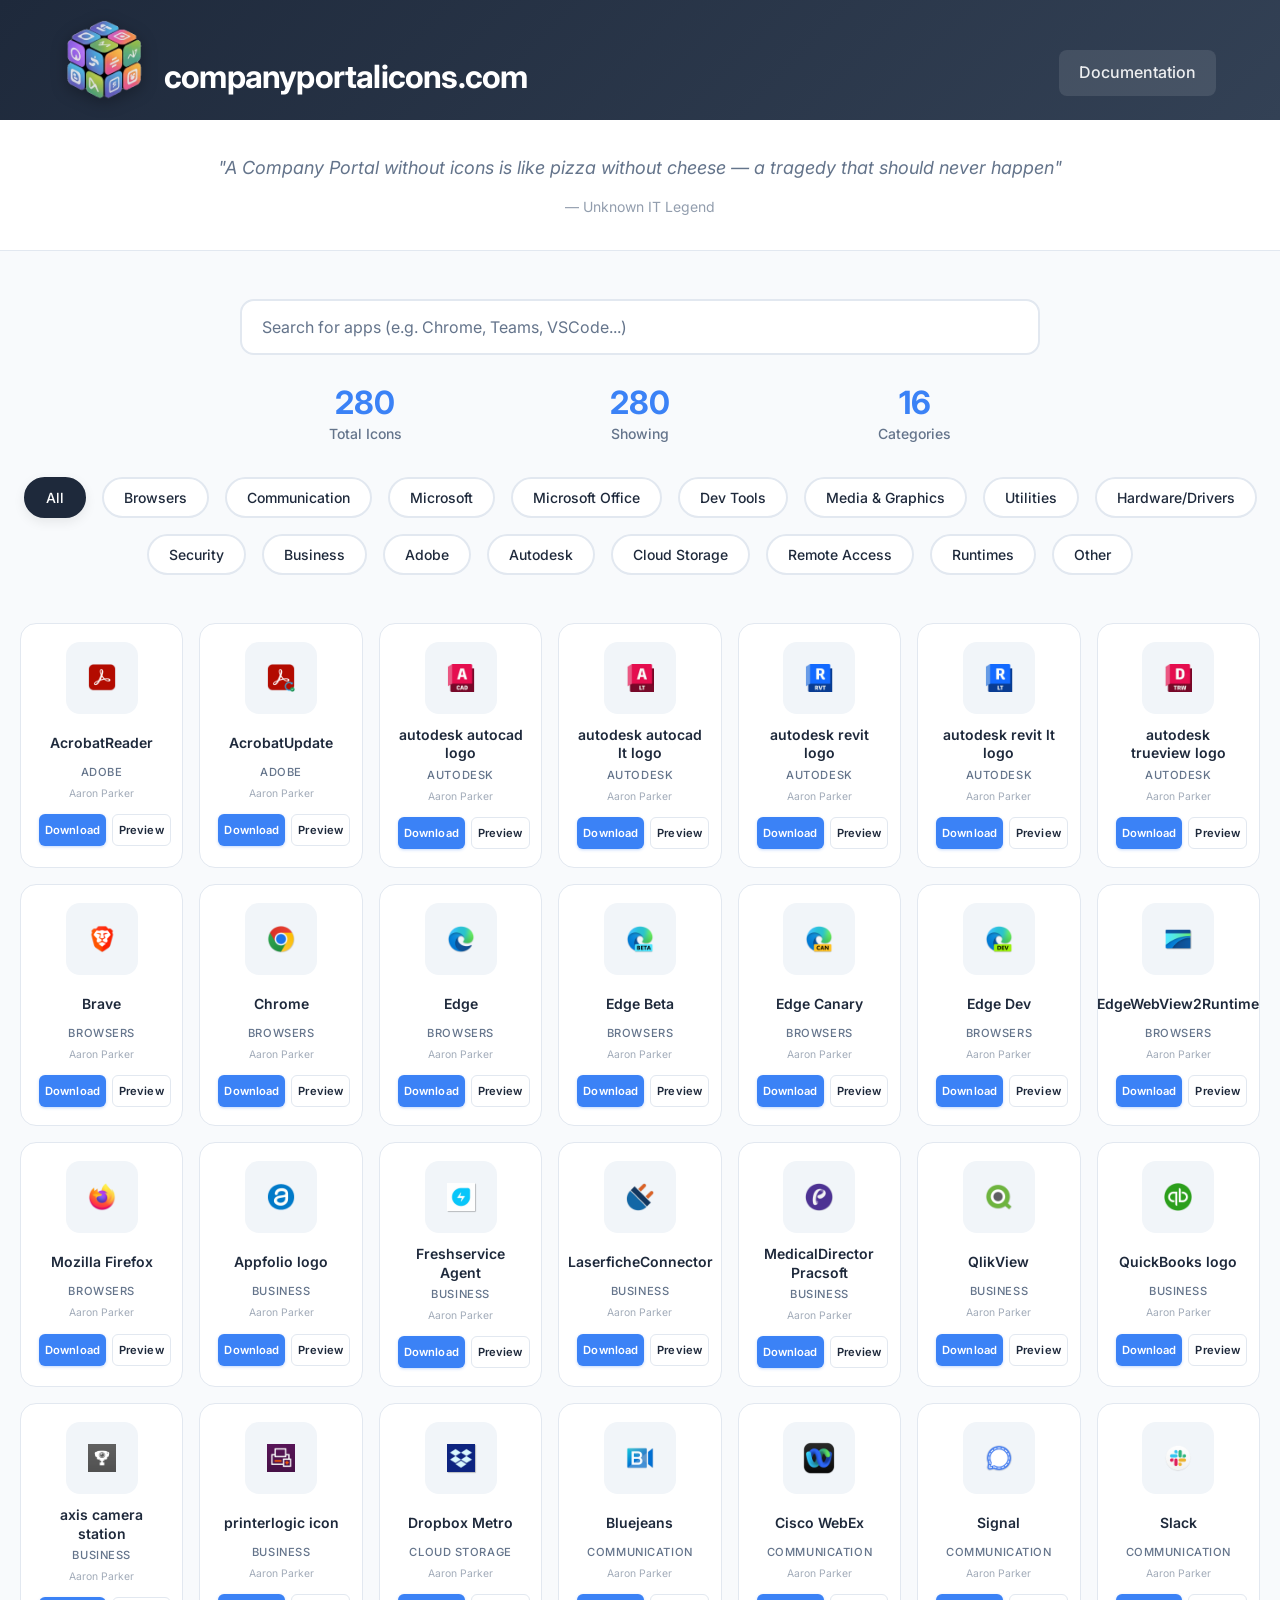
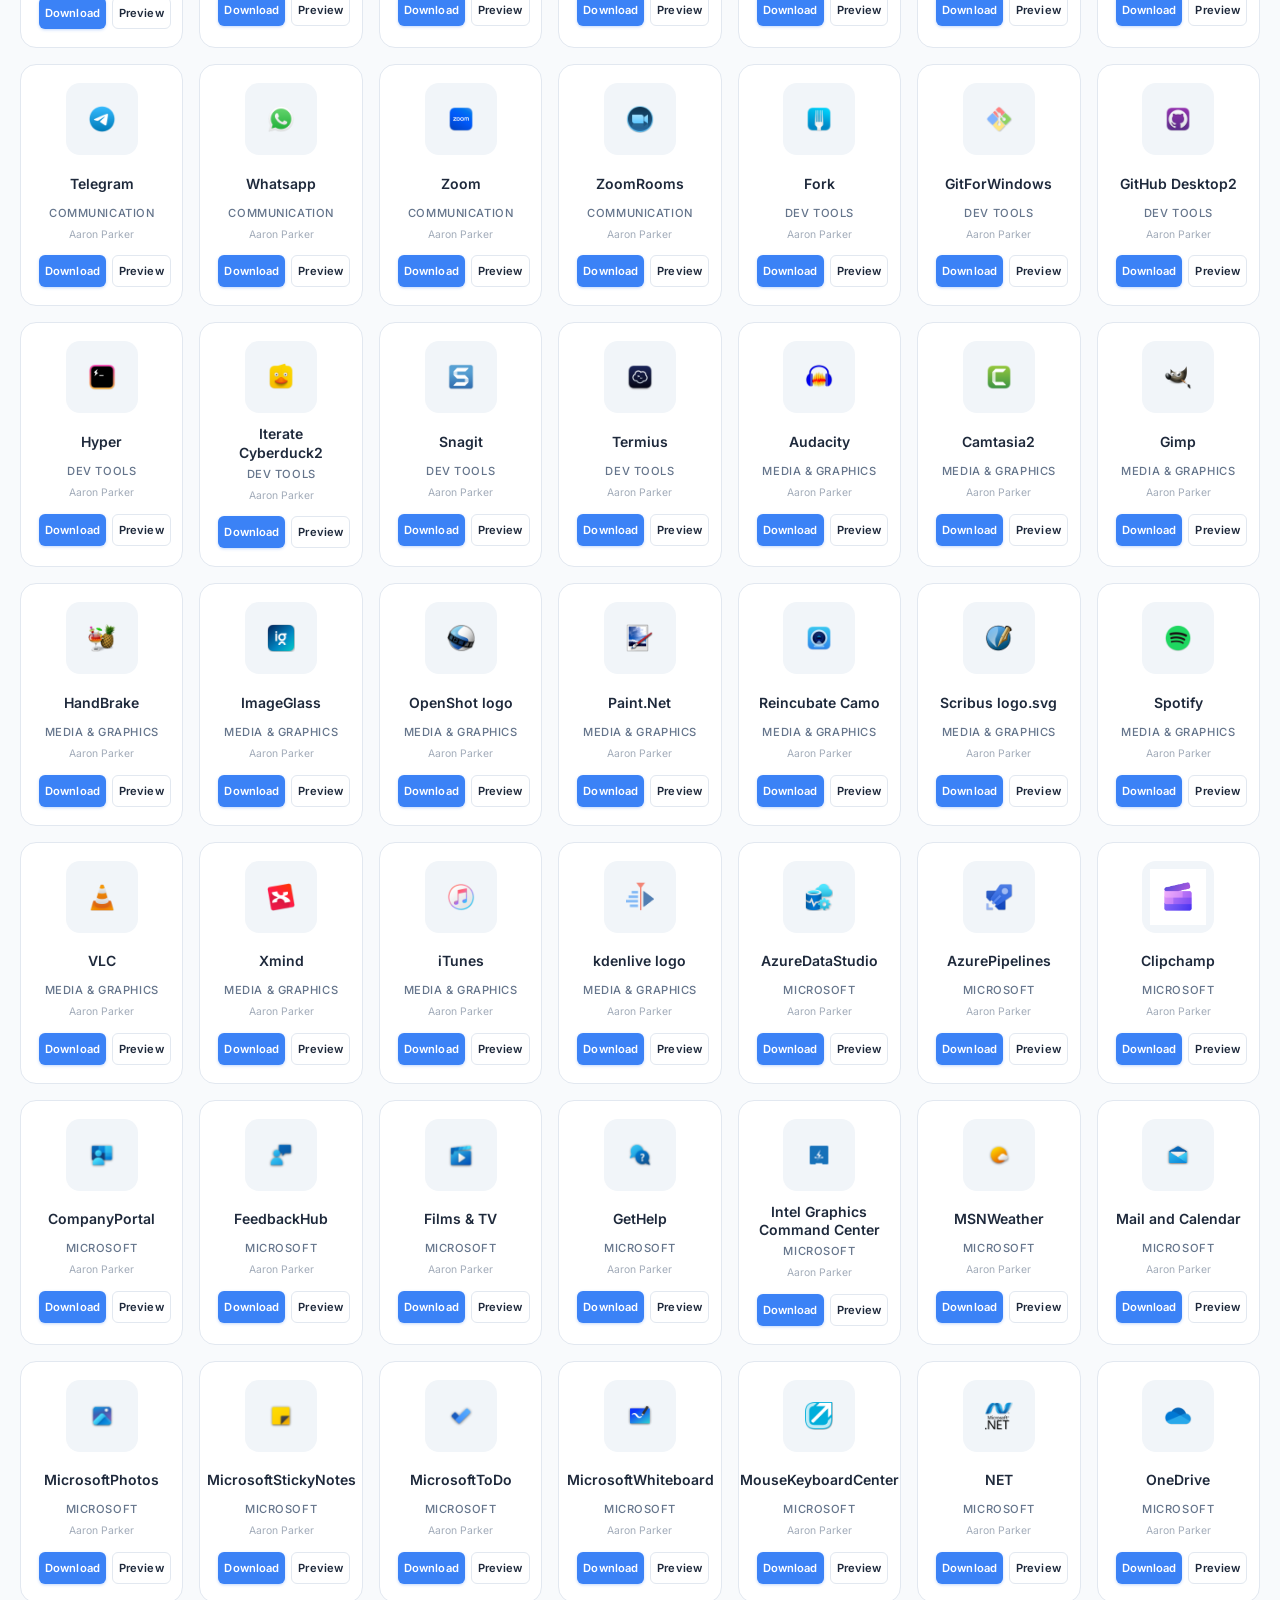
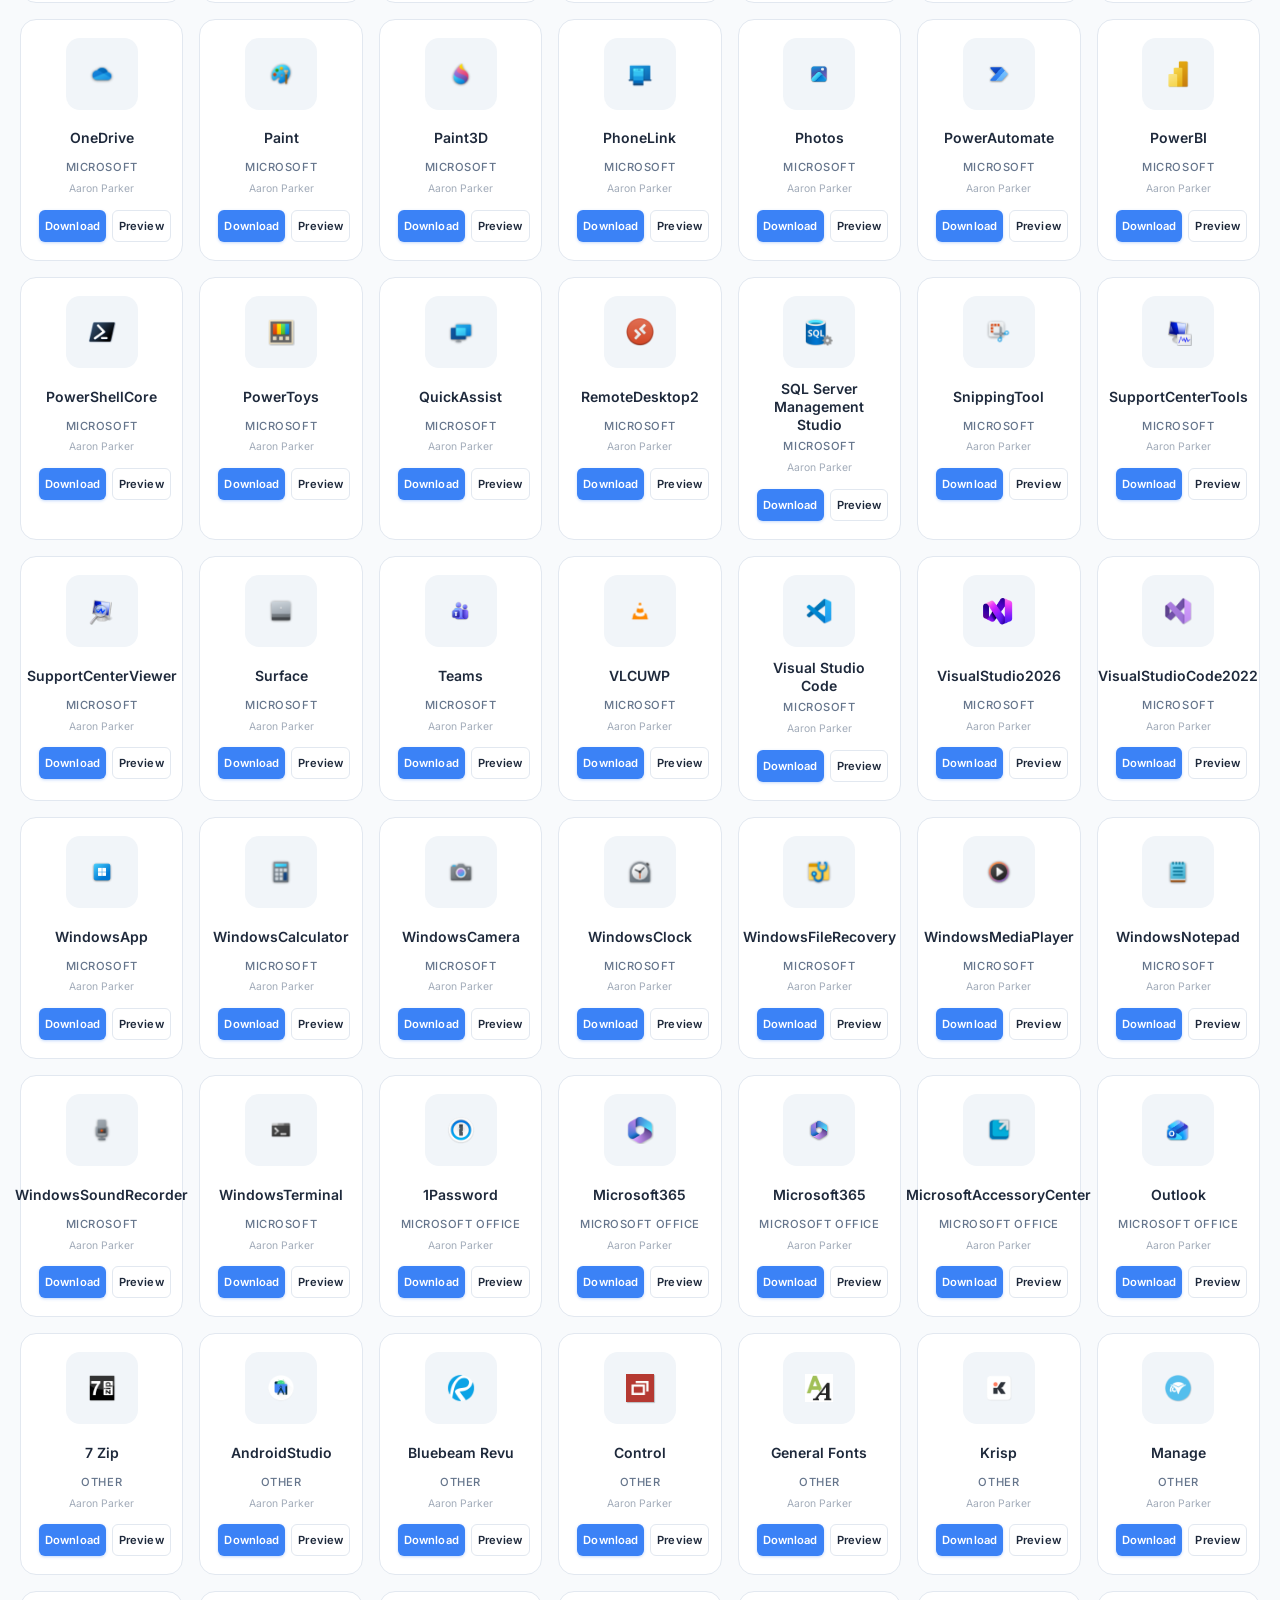
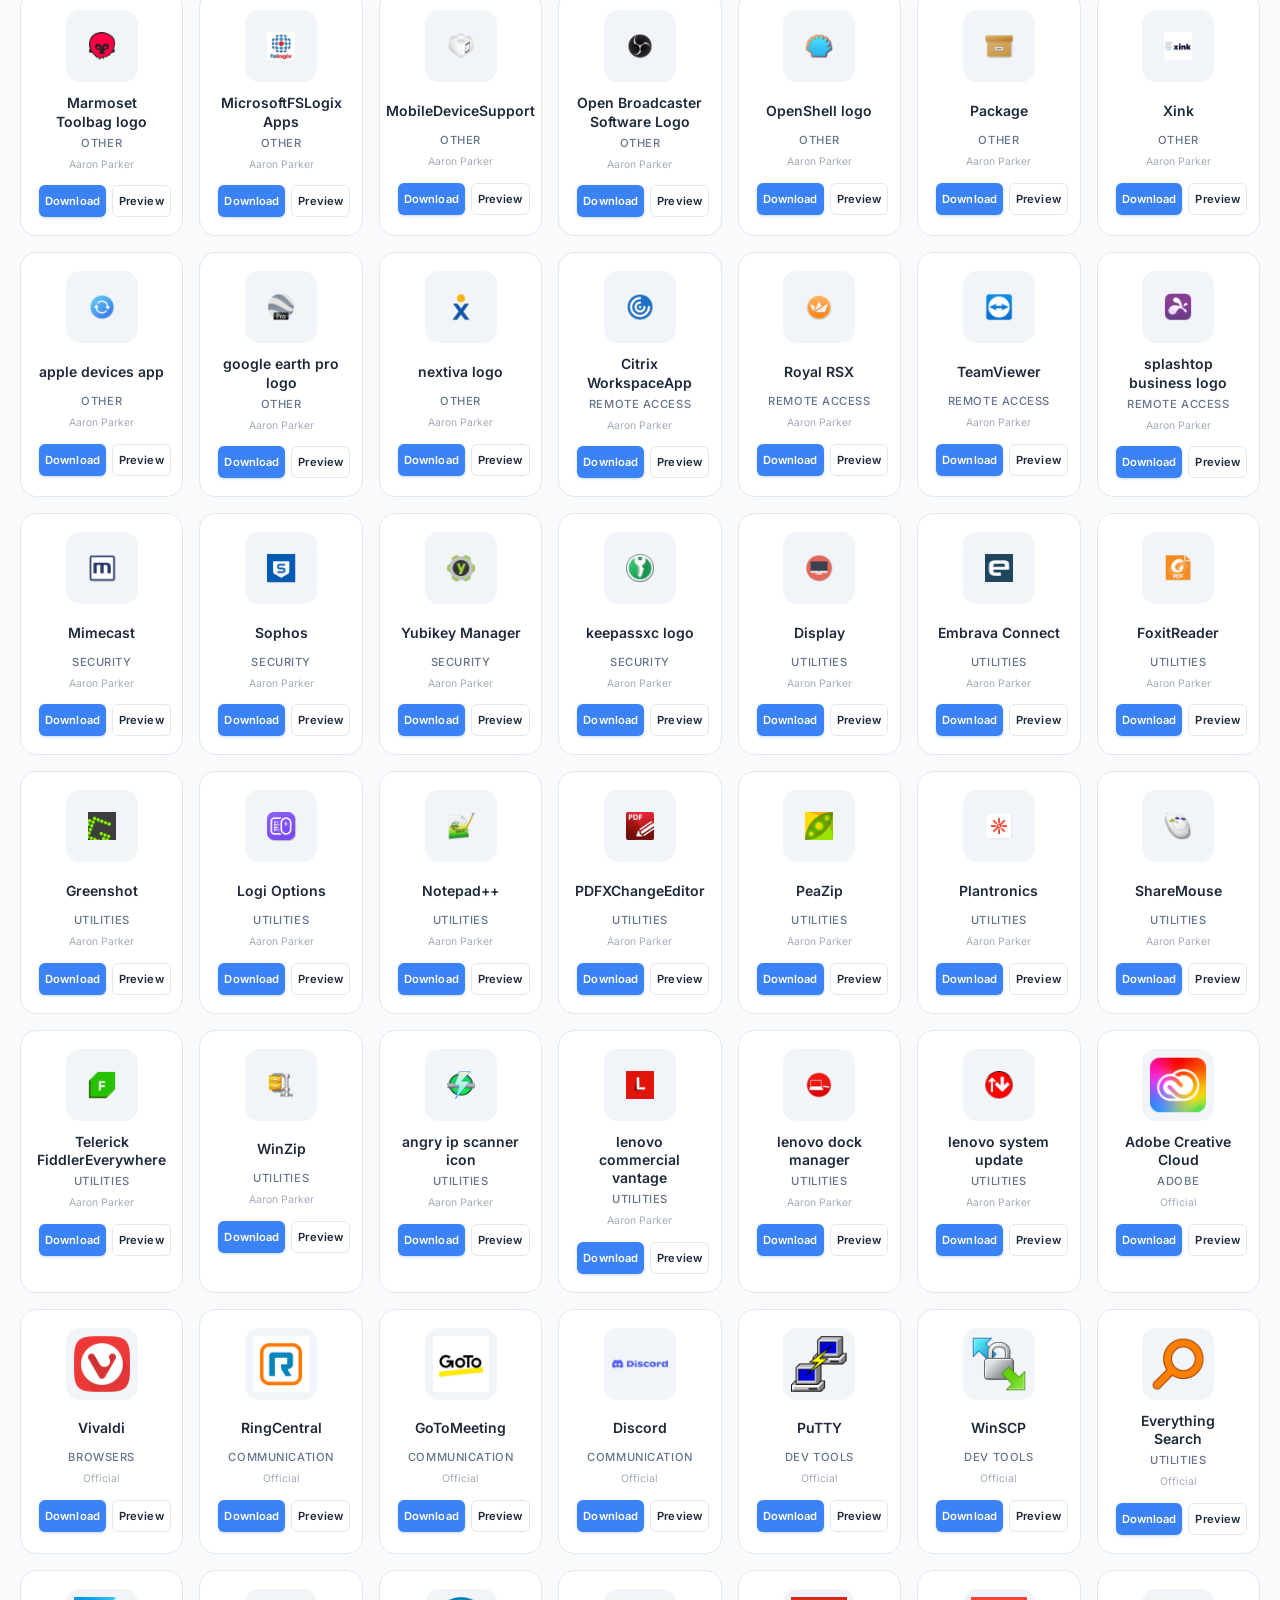
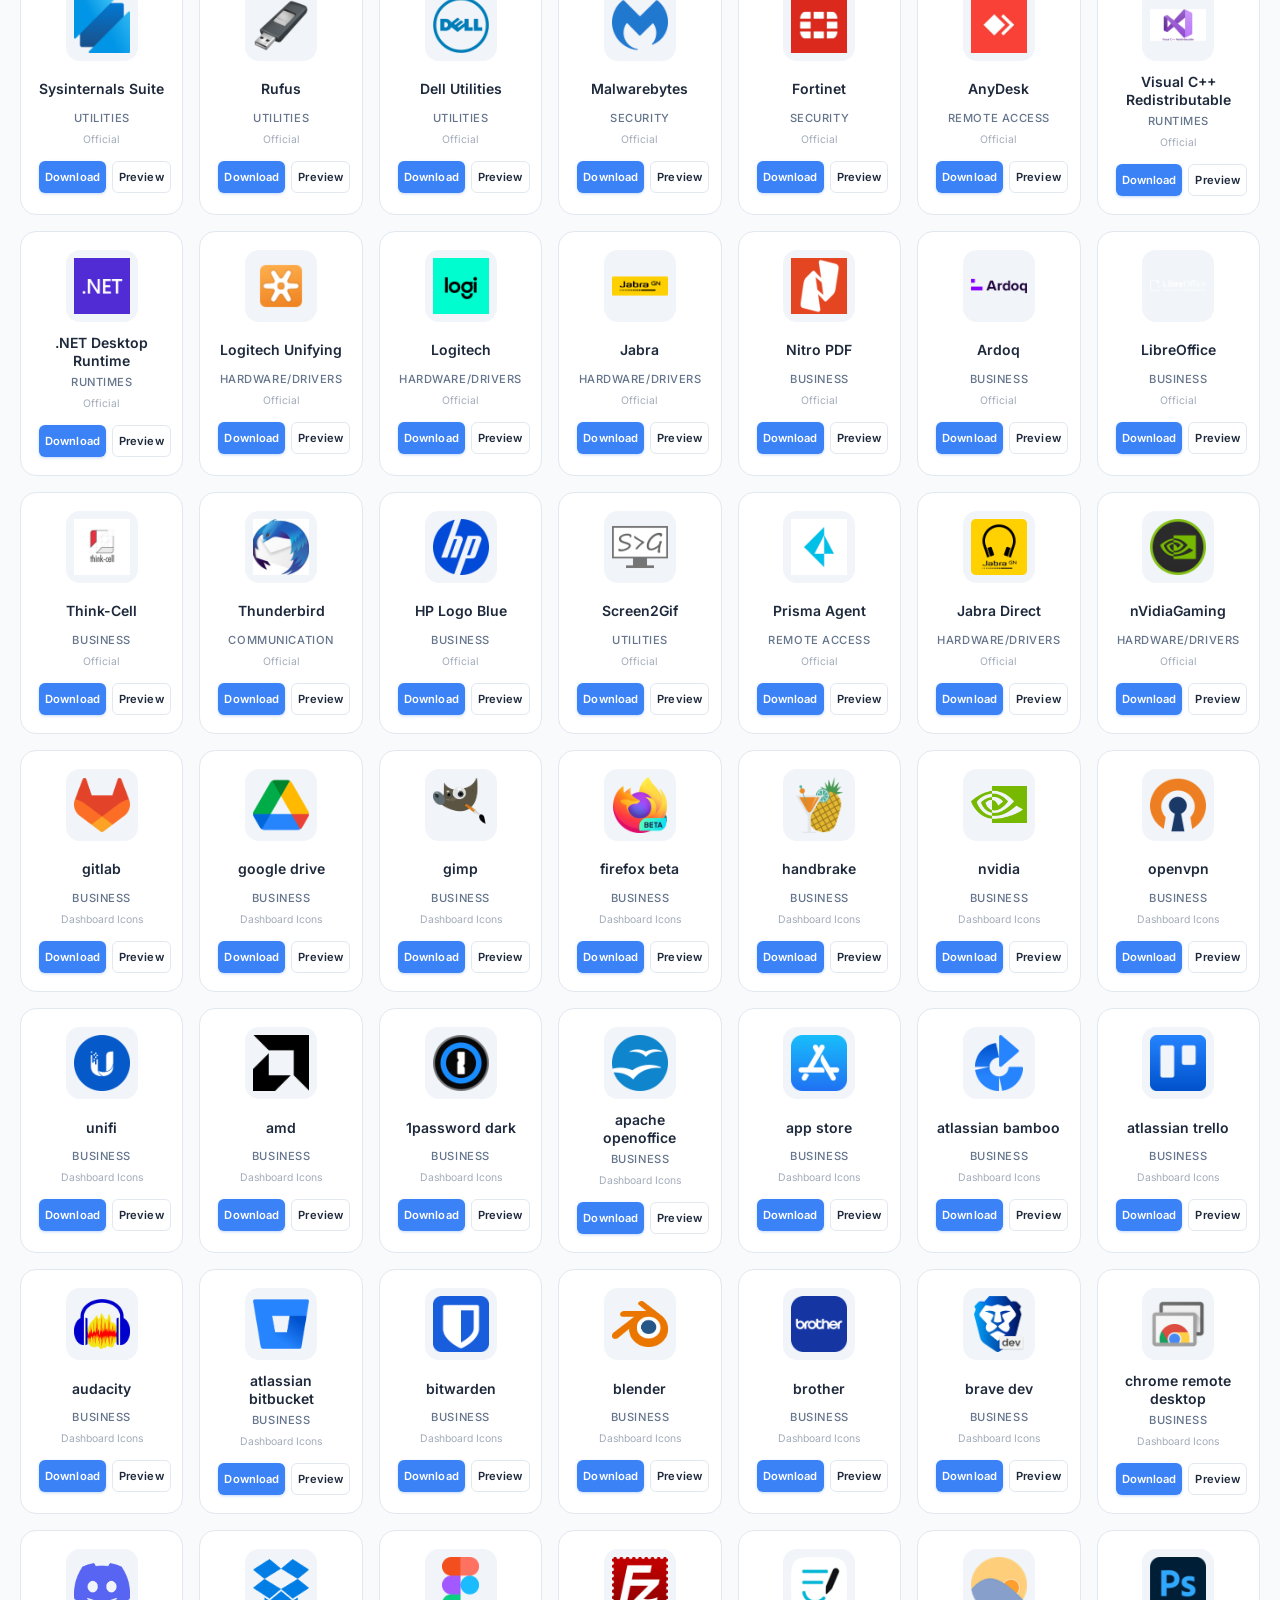
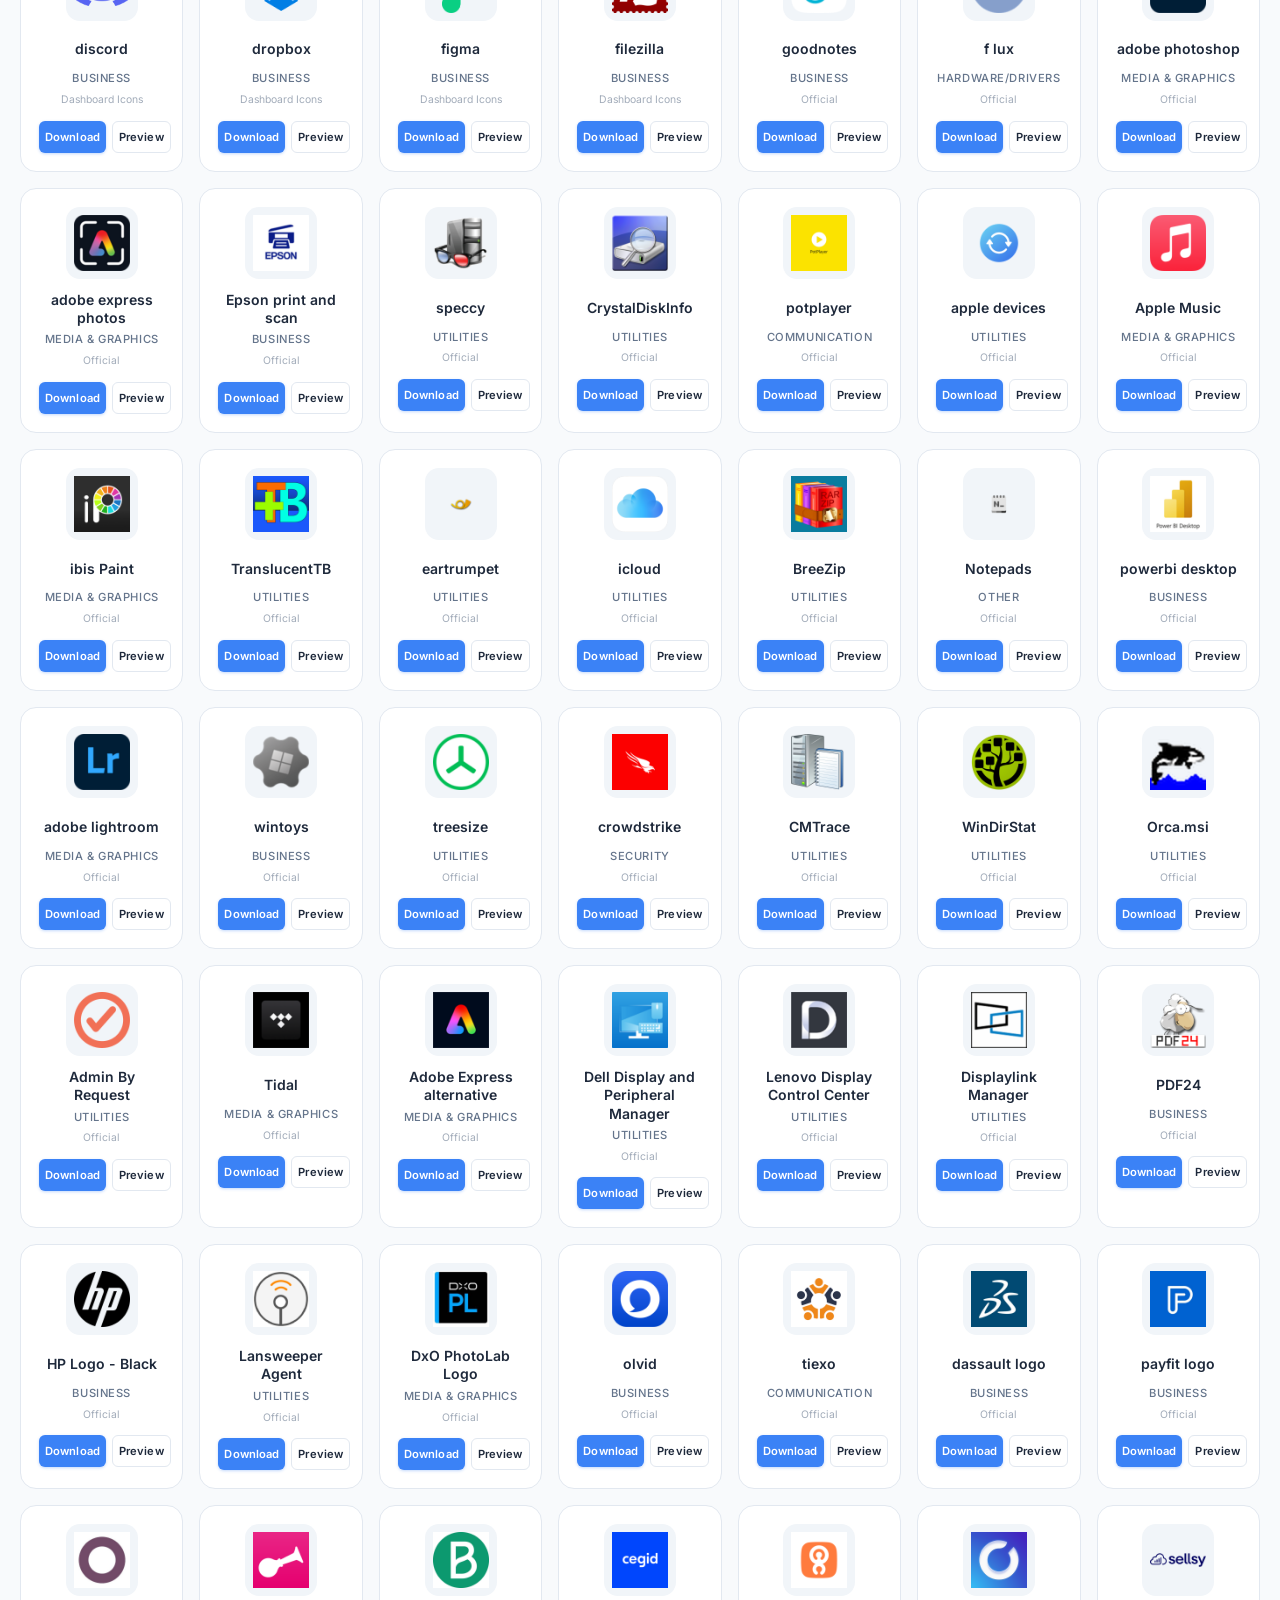
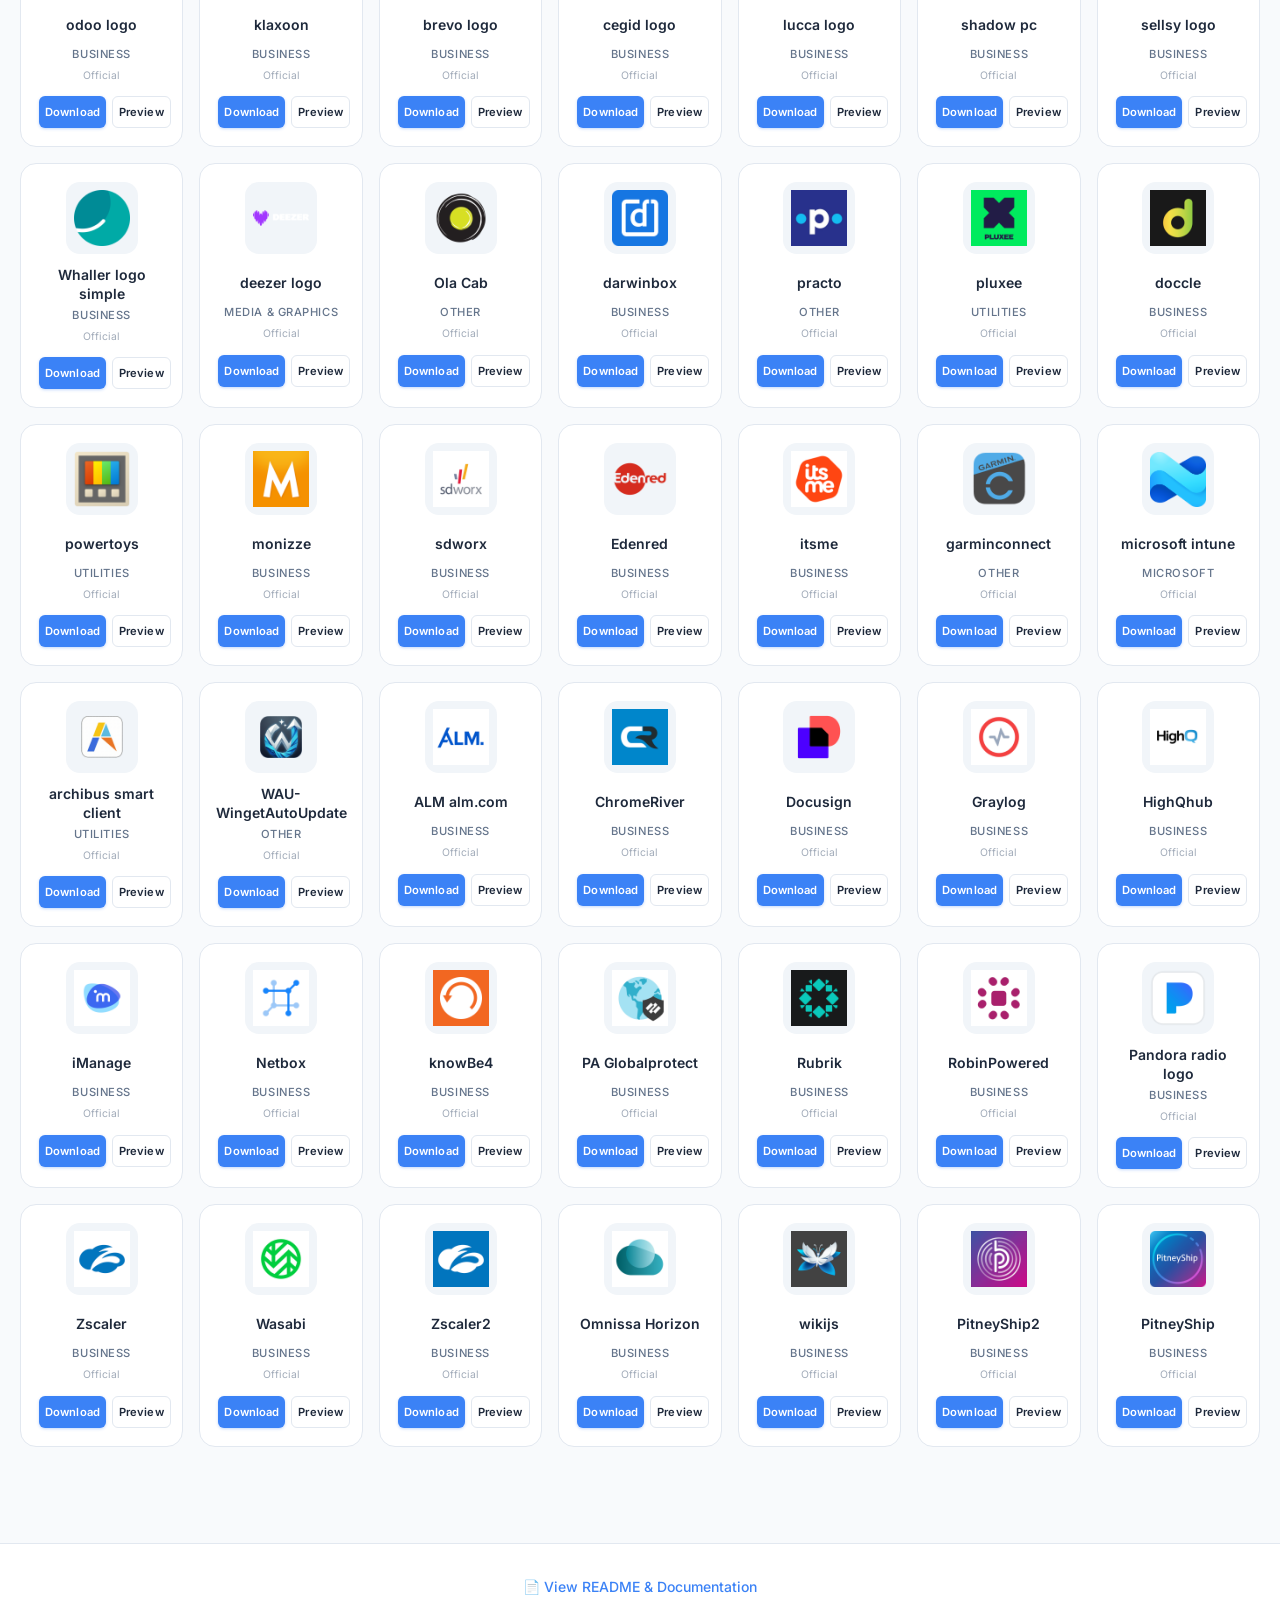
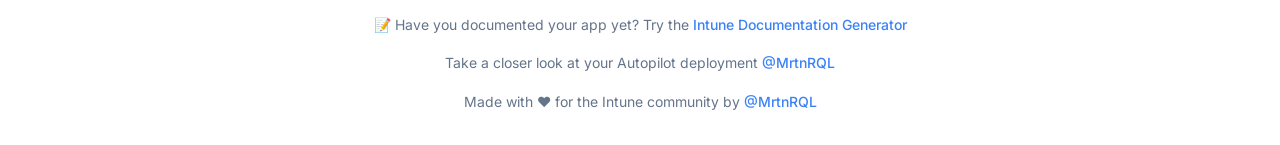
==== commit eeb96299: "Update Update" ====
--- a/index.html
+++ b/index.html
@@ -44,11 +44,8 @@
     
     <link href="https://fonts.googleapis.com/css2?family=Inter:wght@400;500;600;700&display=swap" rel="stylesheet">
     <link rel="stylesheet" href="styles.css">
+    <link rel="stylesheet" href="intune-integration.css">
 </head>
-
-<link rel="stylesheet" href="intune-integration.css">
-<script type="text/javascript" src="https://alcdn.msauth.net/browser/2.35.0/js/msal-browser.min.js"></script>
-<script src="intune-integration.js"></script>
 <body>
     
     <!-- Header -->
@@ -137,8 +134,10 @@
             <p>
                 📝 Have you documented your app yet? Try the <a href="https://mrtnrql.github.io/intune-doc-generator/intune-doc-generator.html" target="_blank" rel="noopener noreferrer">Intune Documentation Generator</a>
             </p>
+            <p>Take a closer look at your Autopilot deployment <a href="https://www.autopilotlens.com"target="_blank" rel="noopener noreferrer">@MrtnRQL</a>
             <p>
                 Made with ❤️ for the Intune community by <a href="https://github.com/MrtnRQL" target="_blank" rel="noopener noreferrer">@MrtnRQL</a>
+
             </p>
         </div>
     </footer>
@@ -195,7 +194,12 @@
         </div>
     </div>
 
+    <!-- App Scripts -->
     <script src="script.js"></script>
+
+    <!-- Intune Direct Integration -->
+    <script type="text/javascript" src="https://alcdn.msauth.net/browser/2.35.0/js/msal-browser.min.js"></script>
+    <script src="intune-integration.js"></script>
     
     <!-- GoatCounter Analytics -->
     <script data-goatcounter="https://companyportalicons.goatcounter.com/count"
@@ -218,4 +222,4 @@
         }
     </script>
 </body>
-</html>
+</html>
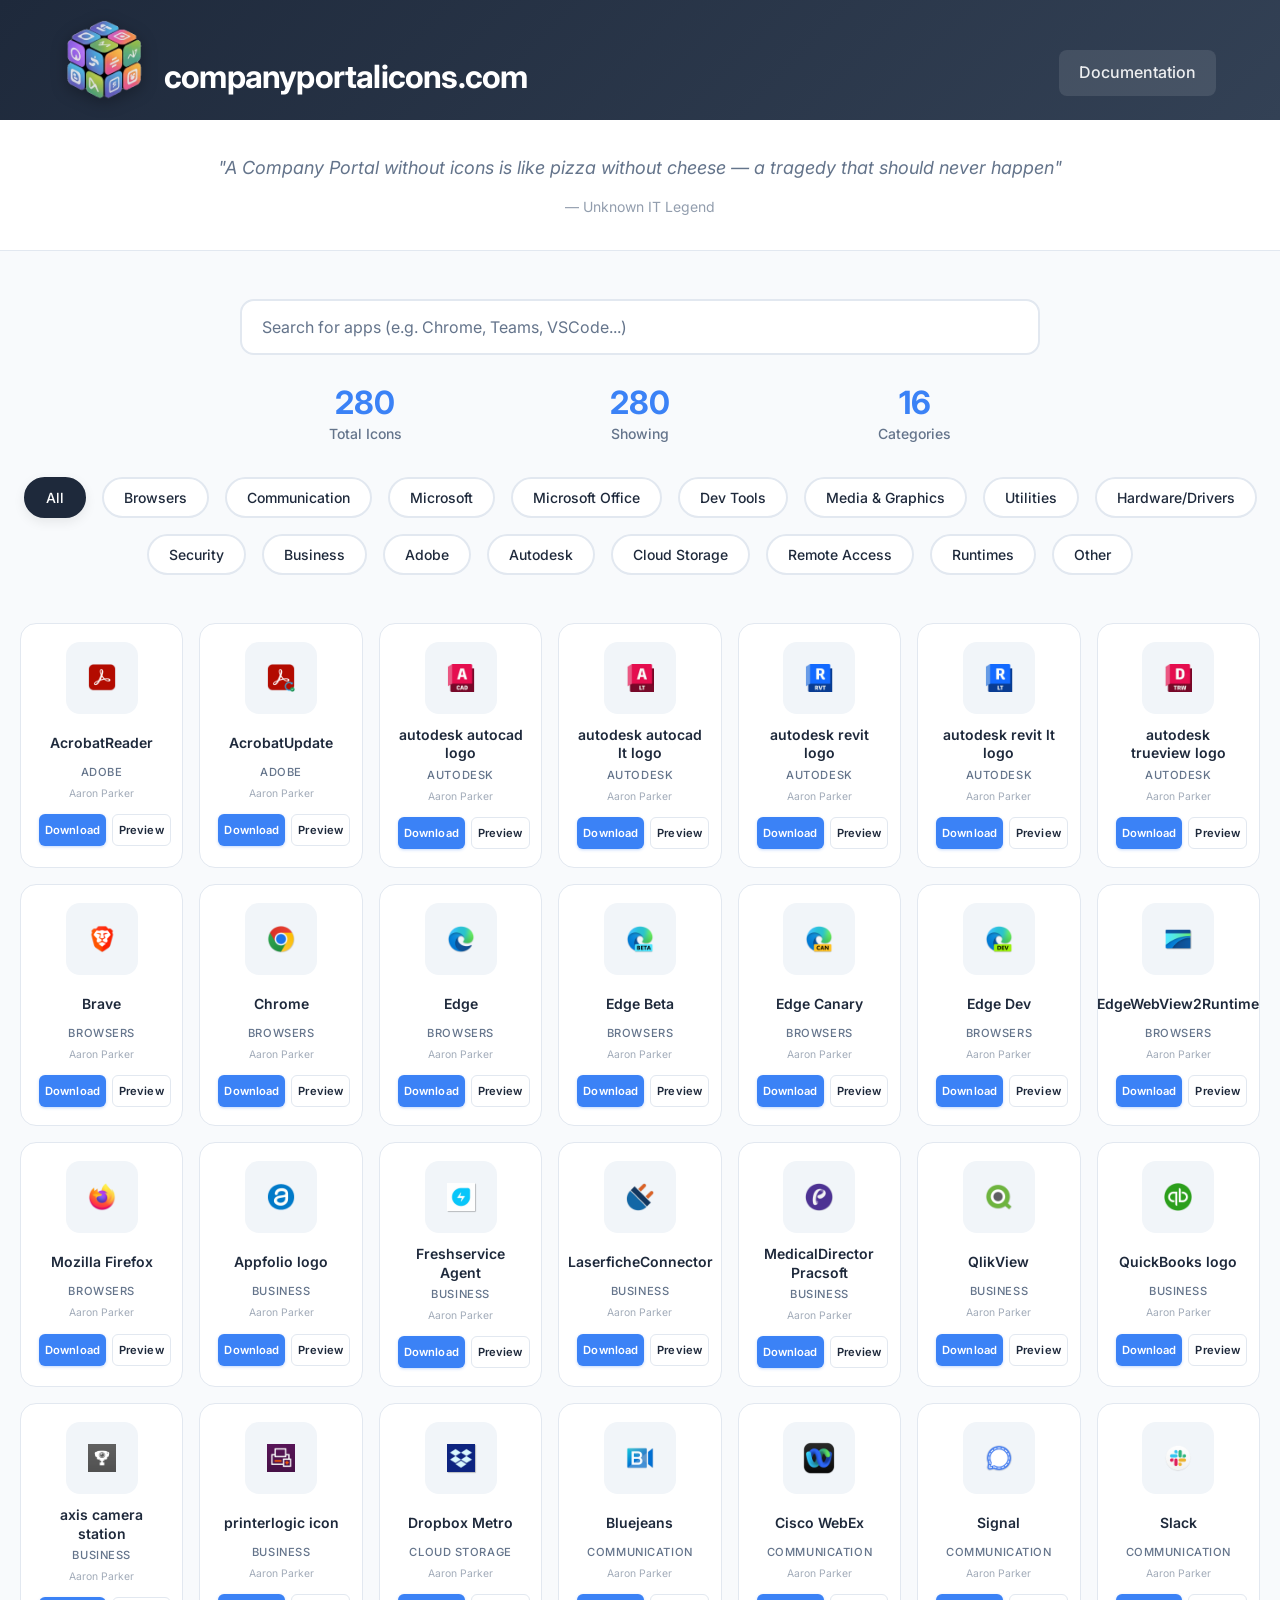
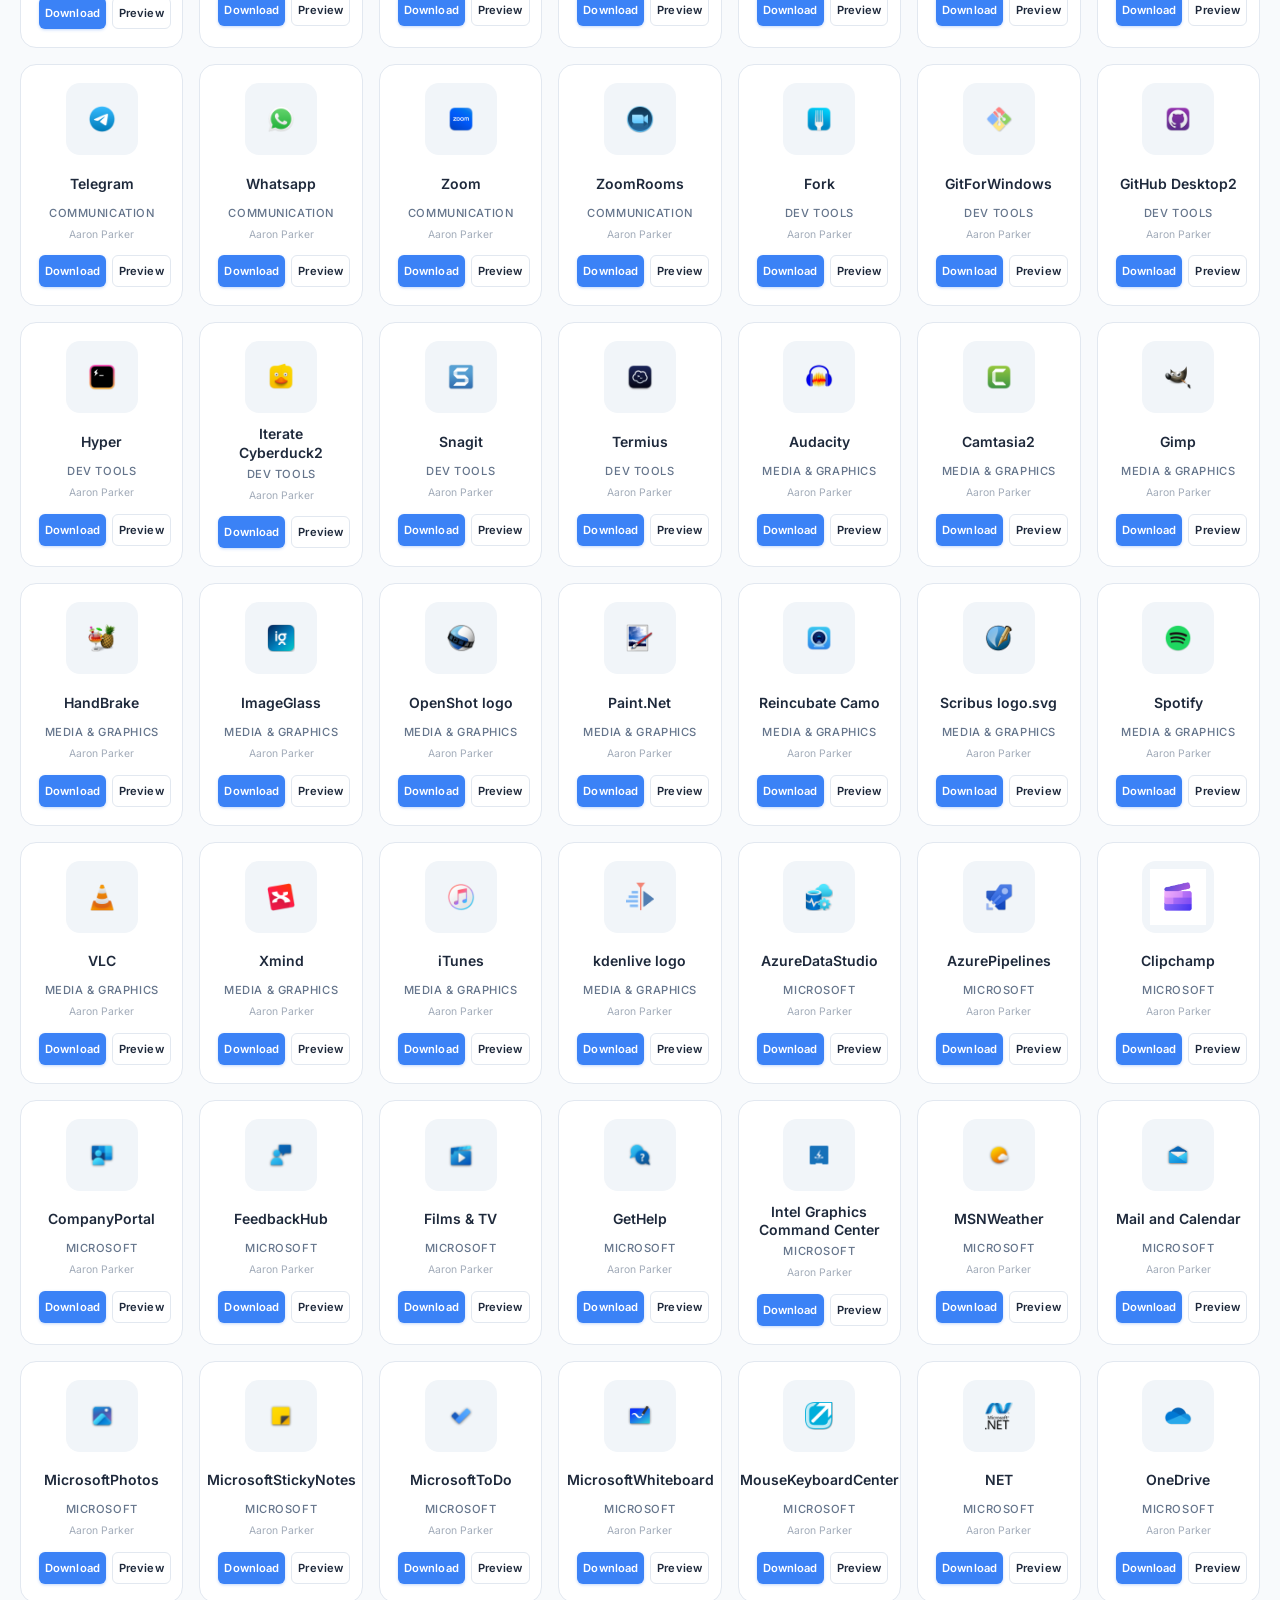
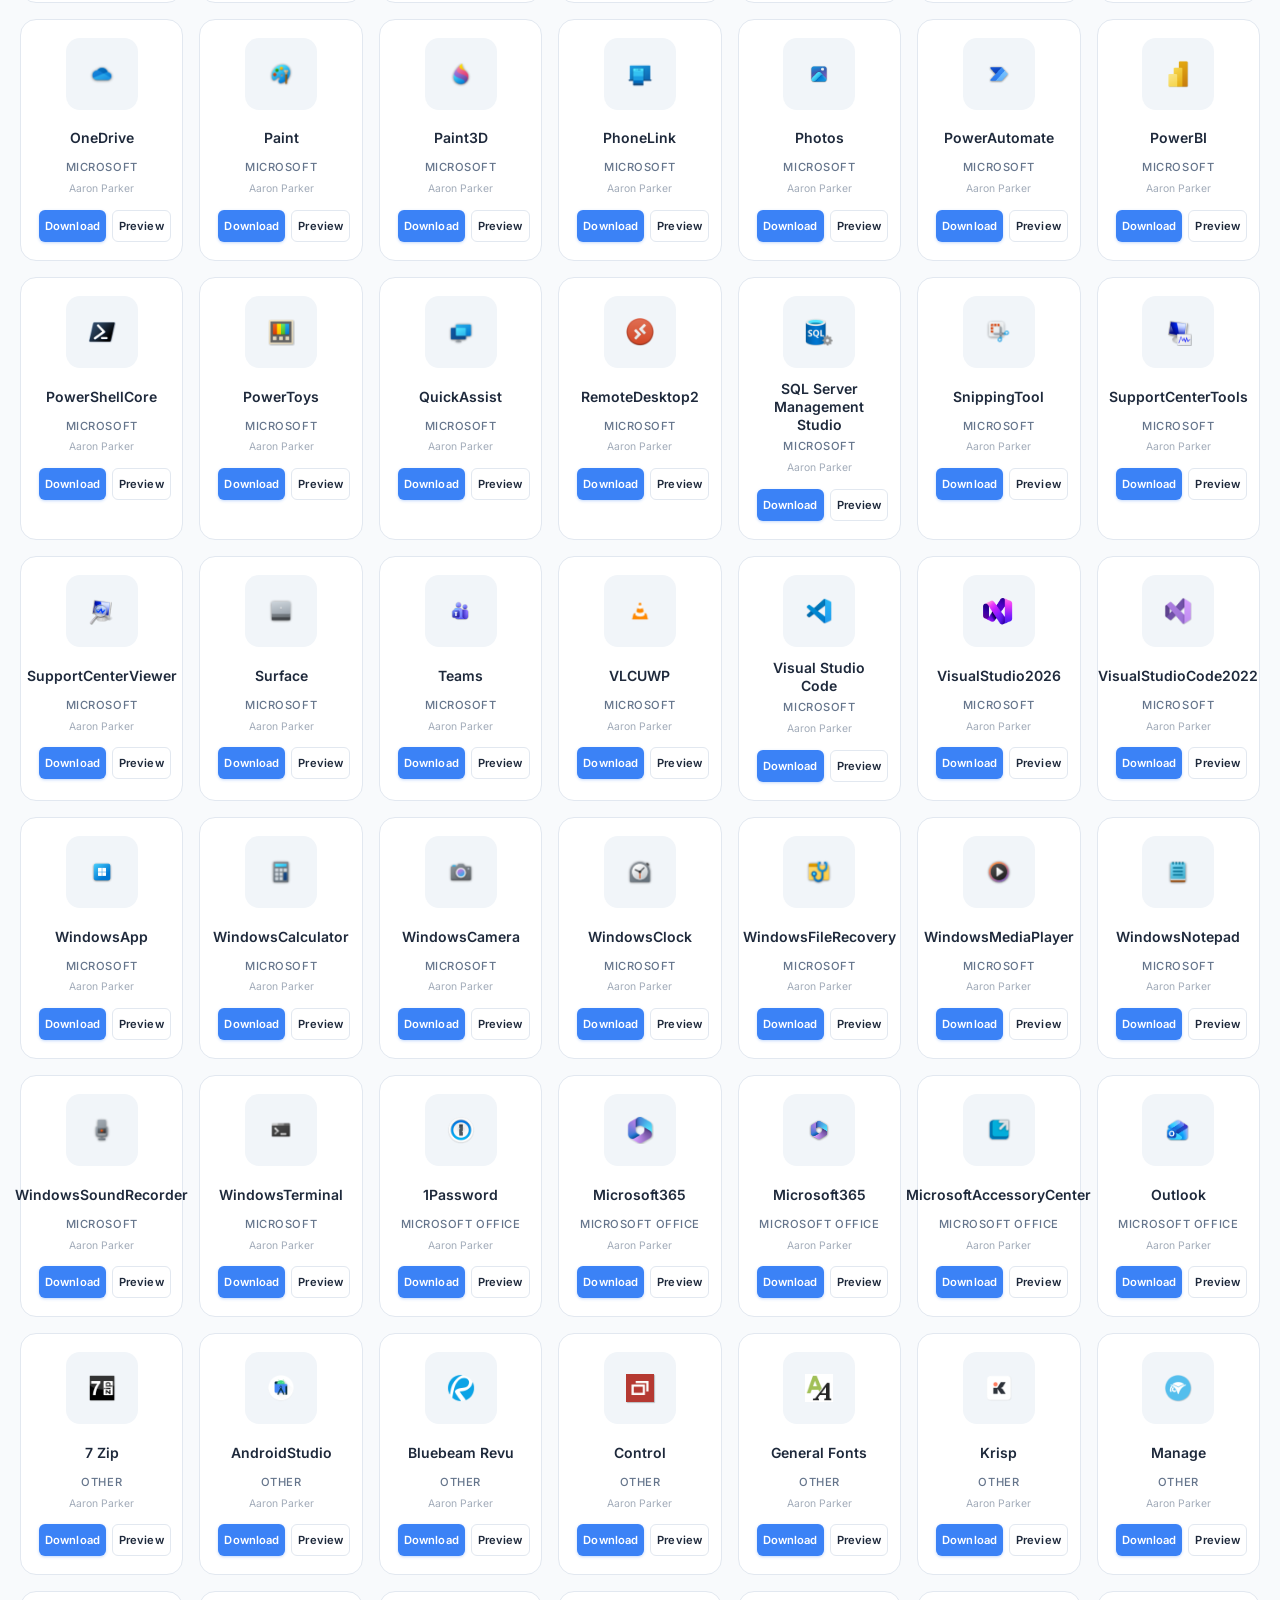
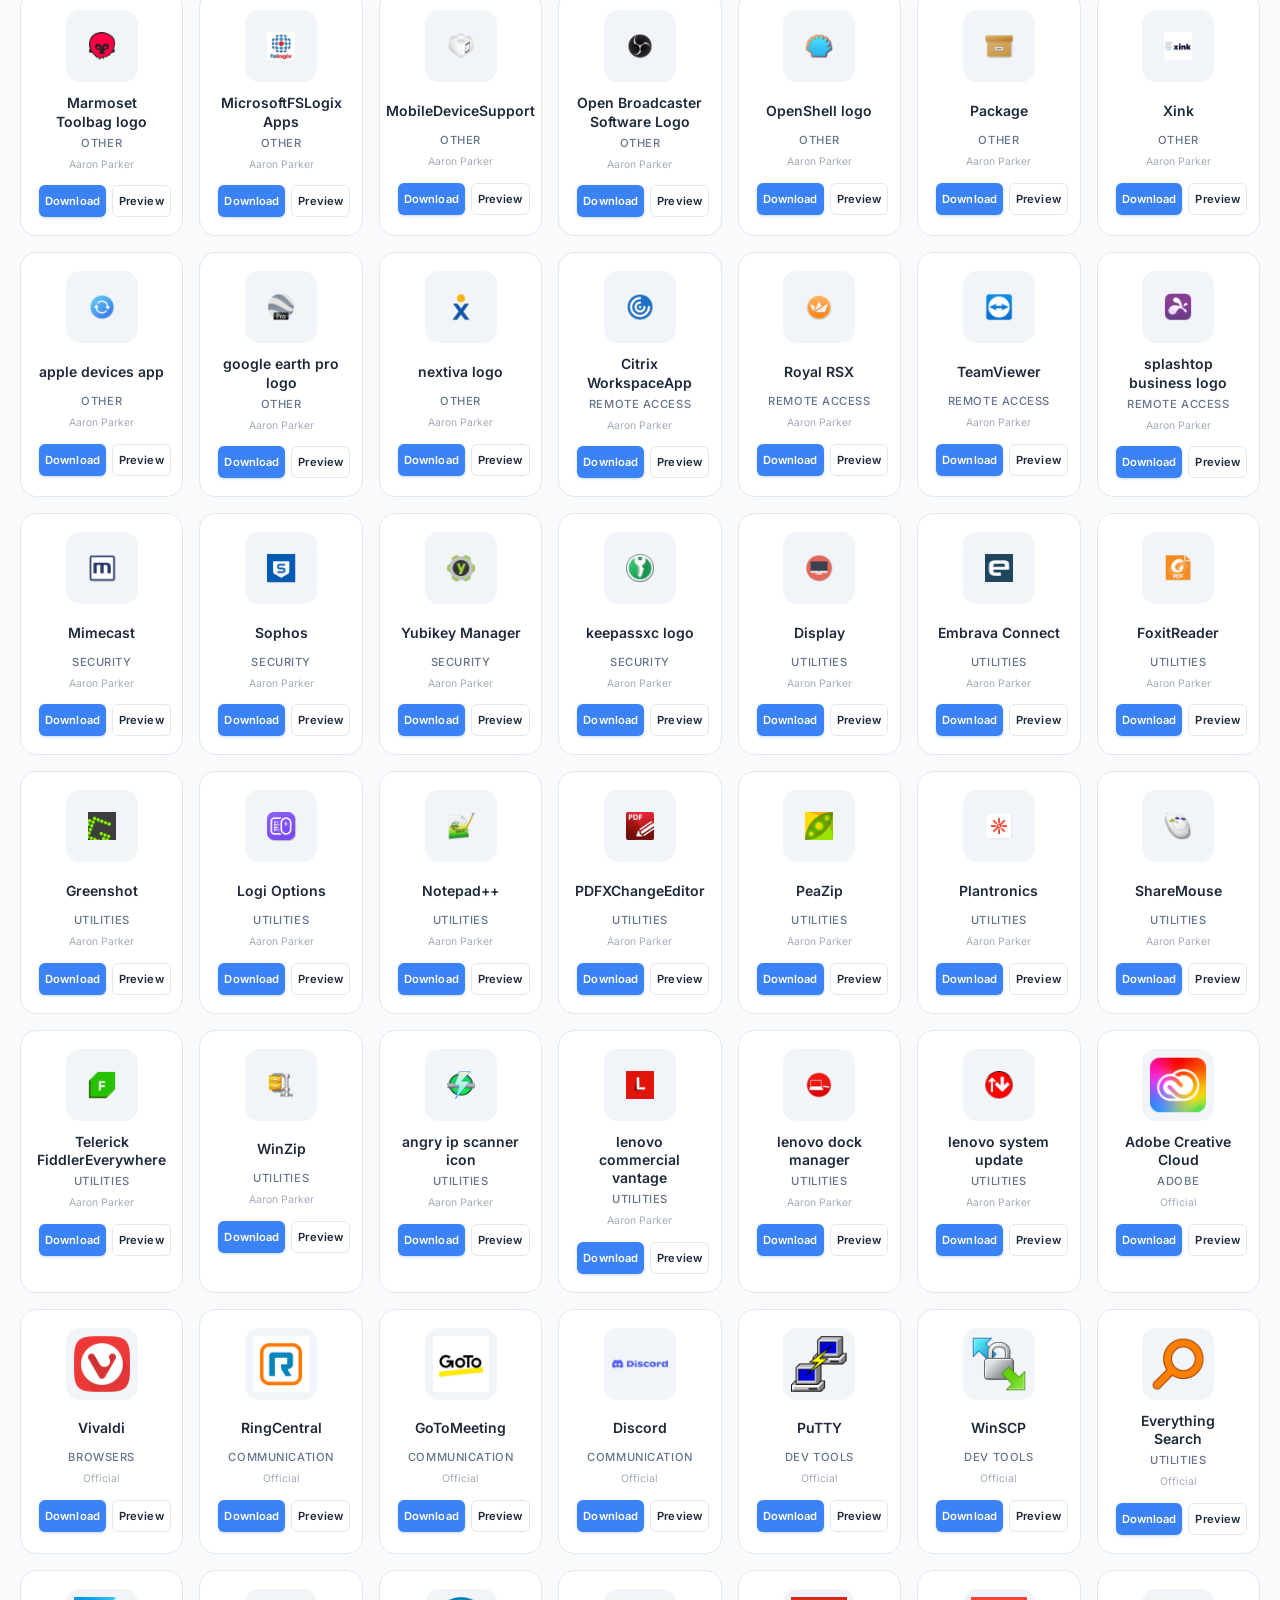
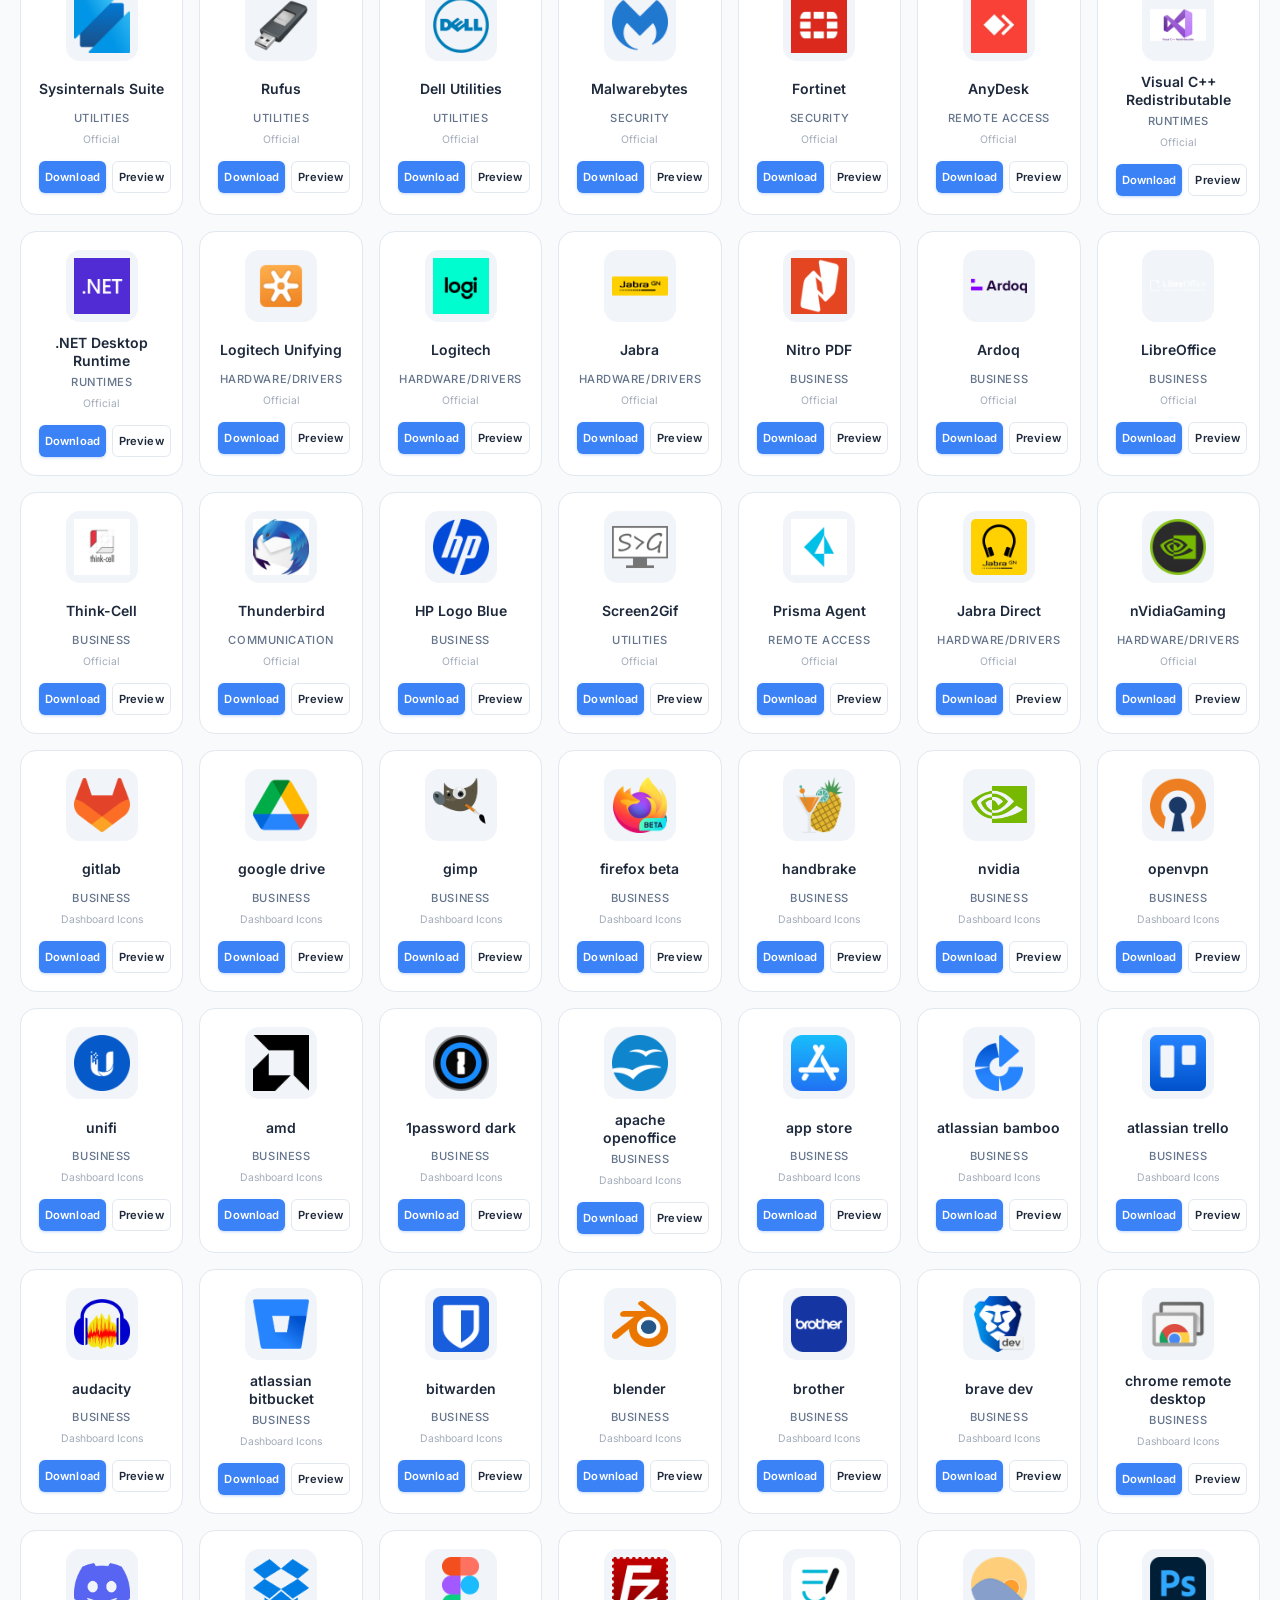
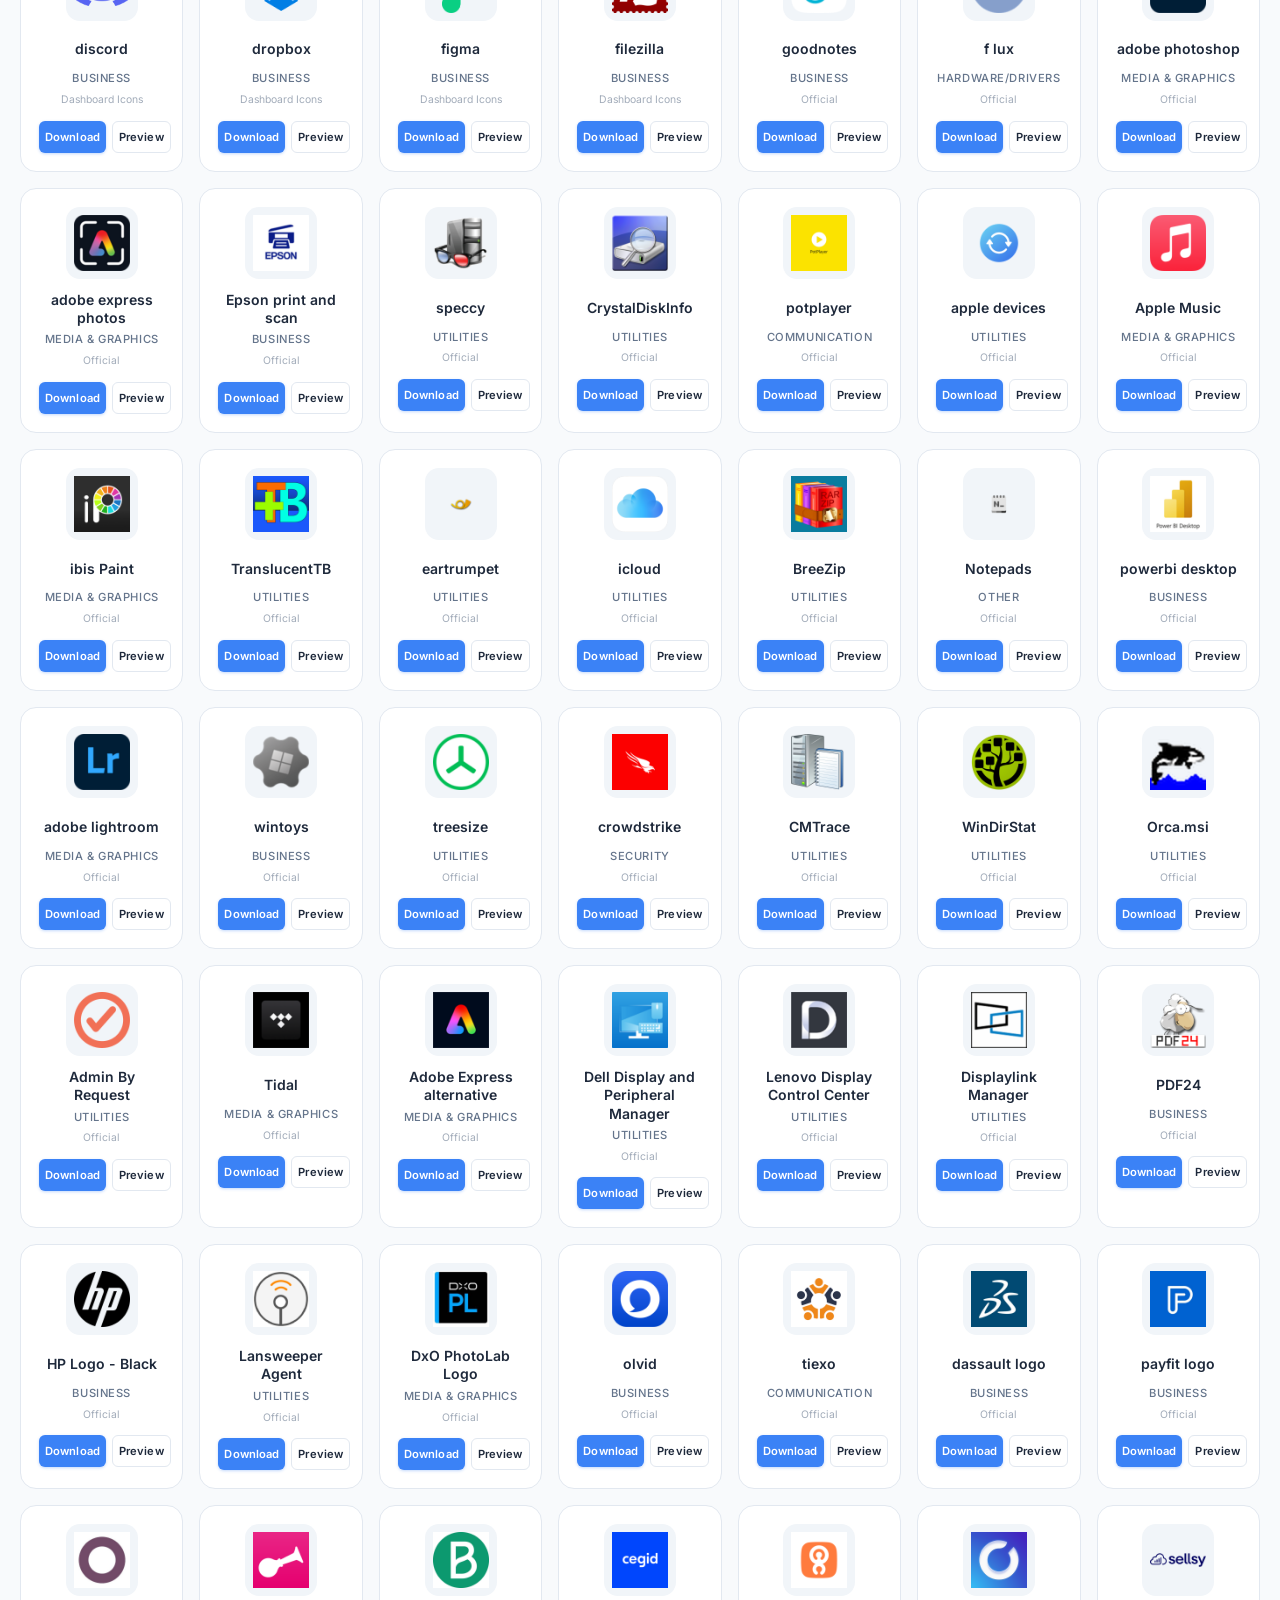
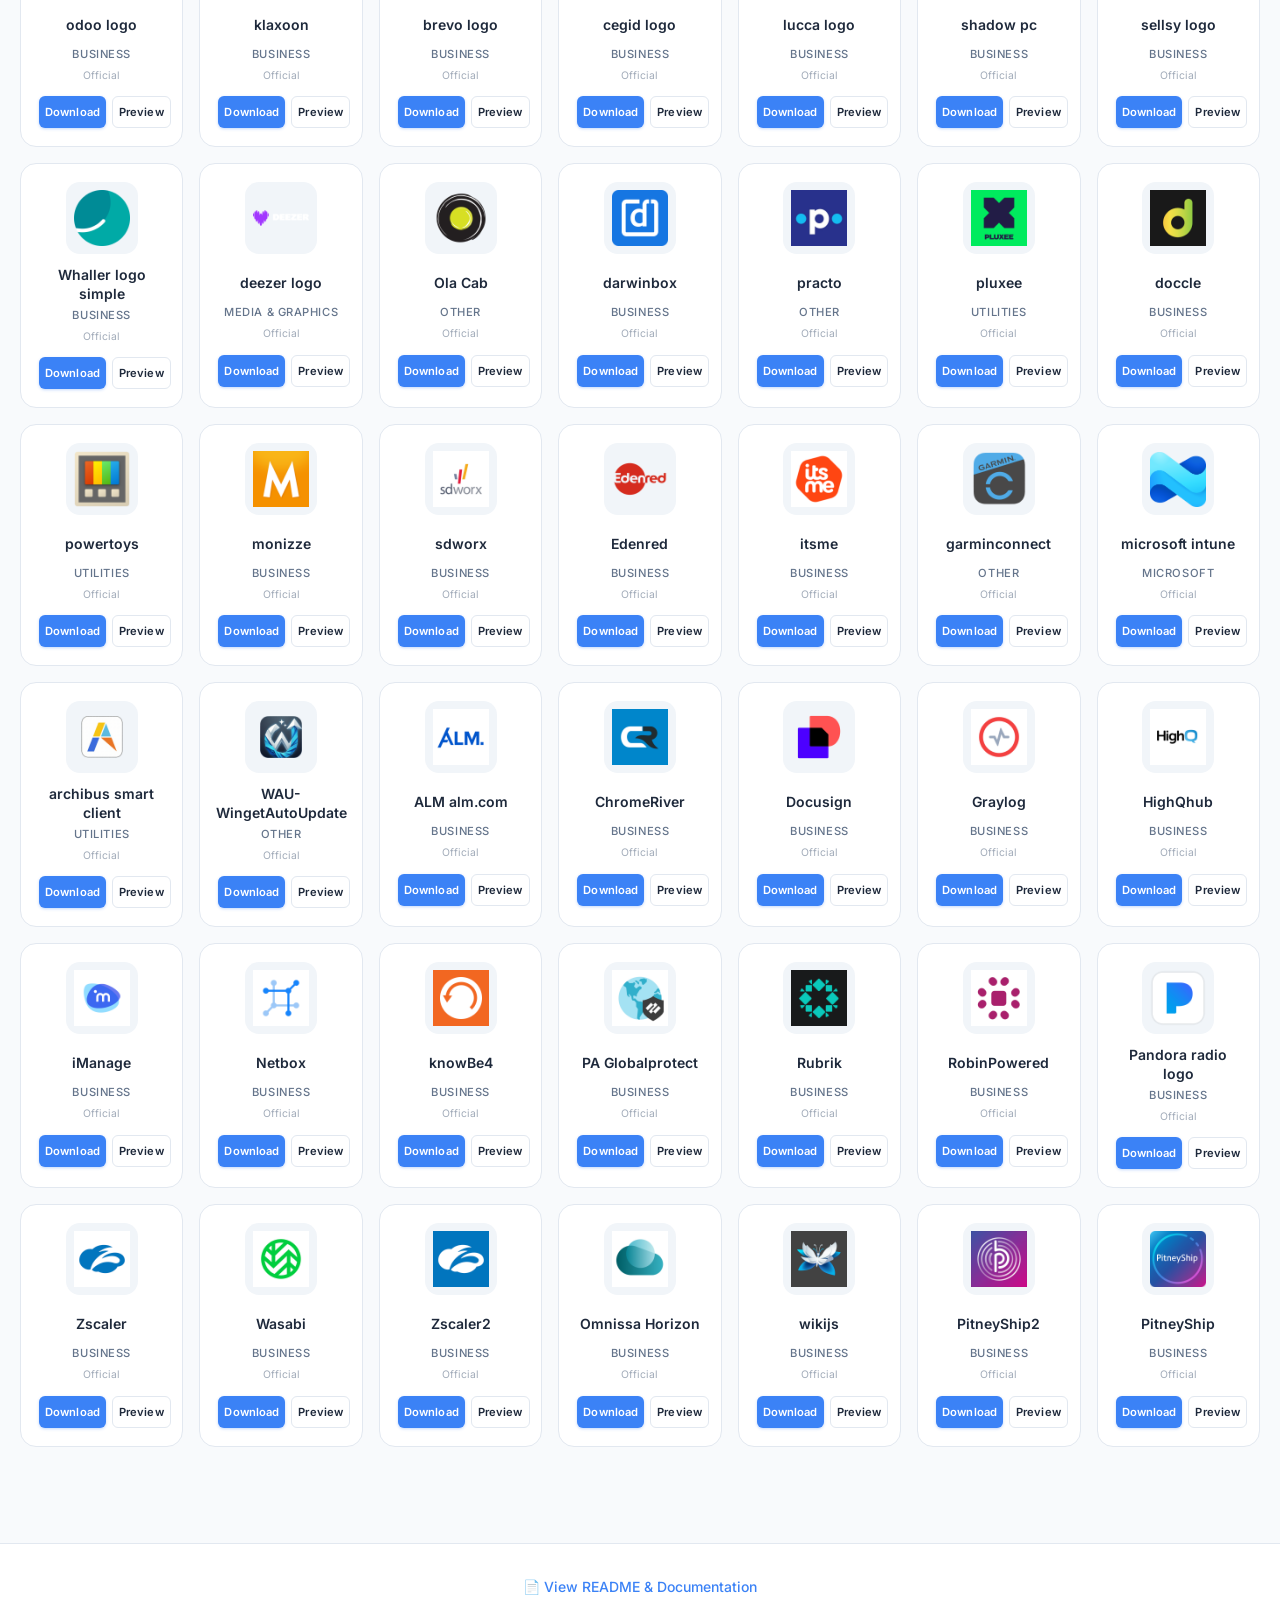
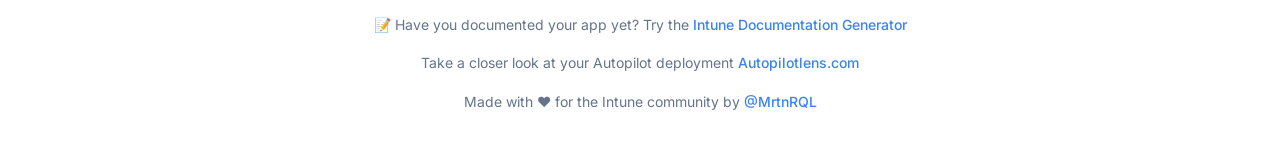
==== commit 96ecb249: "Update" ====
--- a/index.html
+++ b/index.html
@@ -134,7 +134,7 @@
             <p>
                 📝 Have you documented your app yet? Try the <a href="https://mrtnrql.github.io/intune-doc-generator/intune-doc-generator.html" target="_blank" rel="noopener noreferrer">Intune Documentation Generator</a>
             </p>
-            <p>Take a closer look at your Autopilot deployment <a href="https://www.autopilotlens.com"target="_blank" rel="noopener noreferrer">@MrtnRQL</a>
+            <p>Take a closer look at your Autopilot deployment <a href="https://www.autopilotlens.com"target="_blank" rel="noopener noreferrer">Autopilotlens.com</a>
             <p>
                 Made with ❤️ for the Intune community by <a href="https://github.com/MrtnRQL" target="_blank" rel="noopener noreferrer">@MrtnRQL</a>
 
